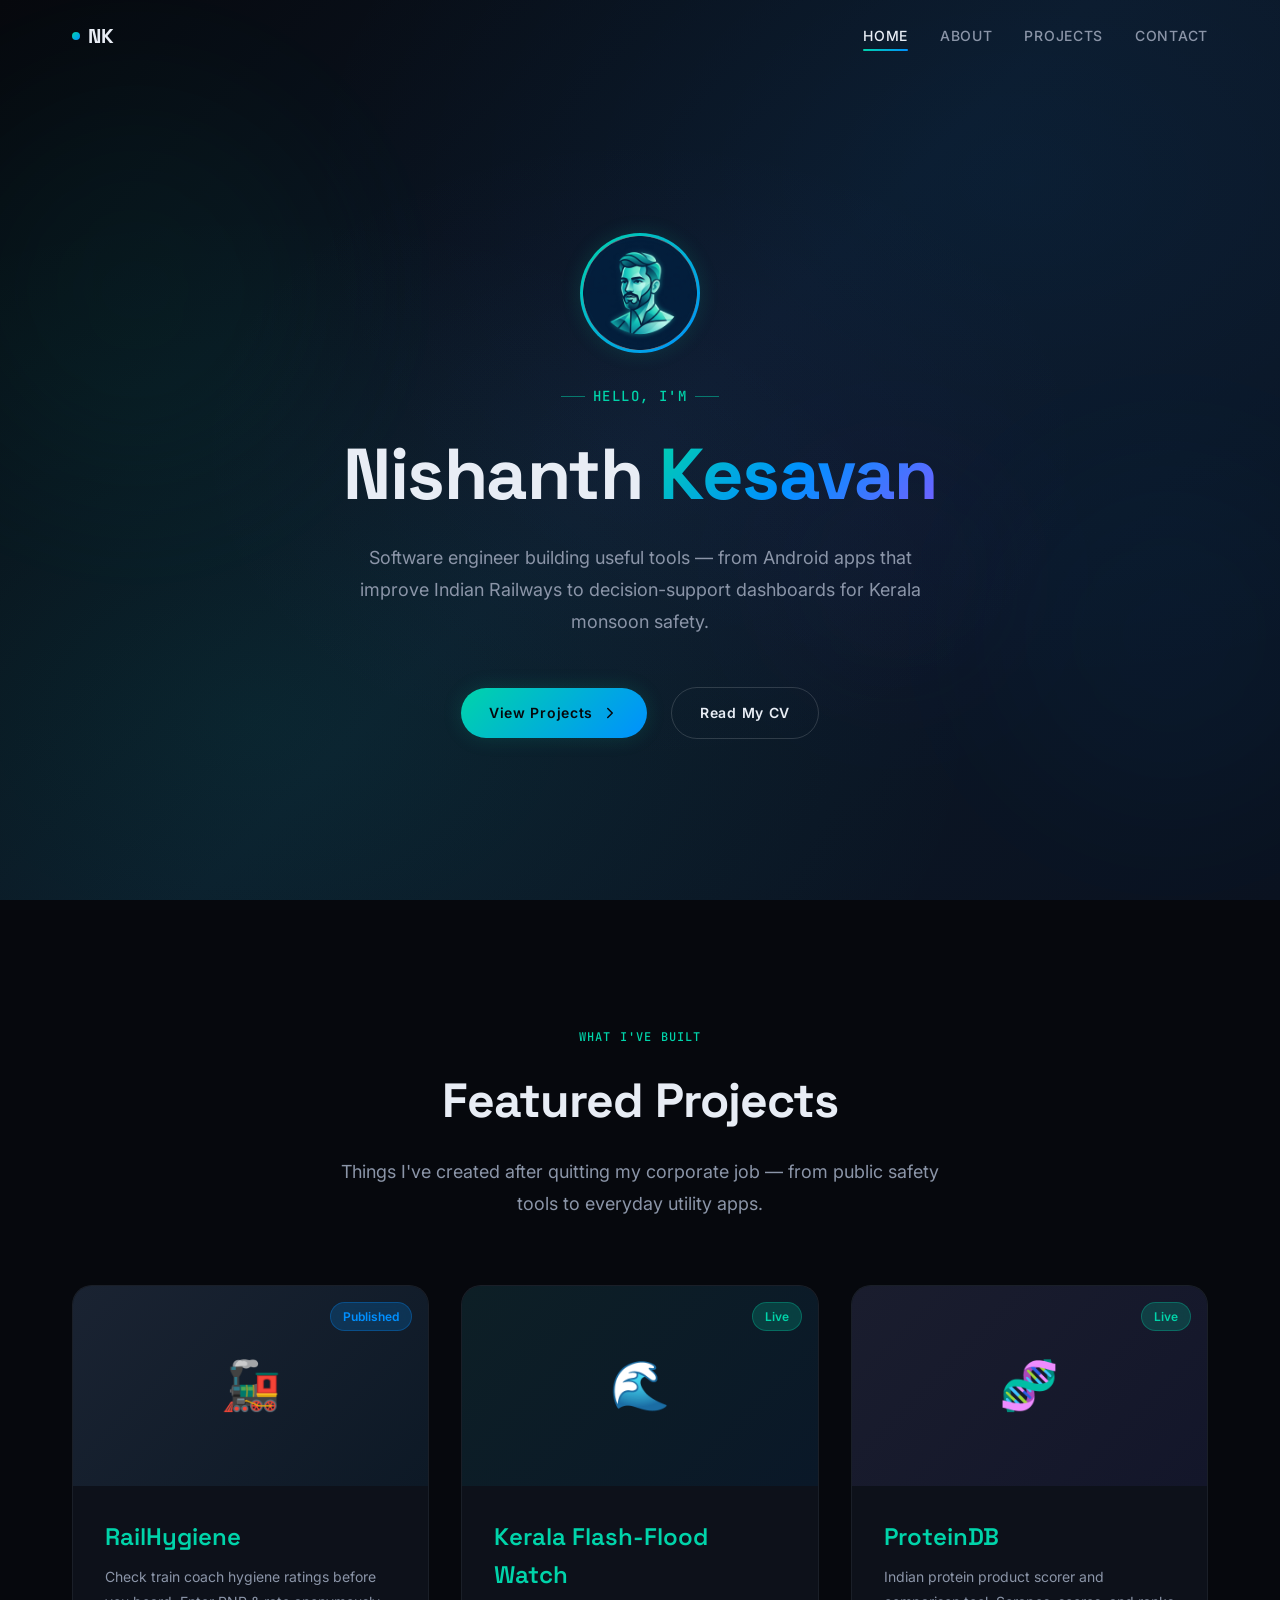
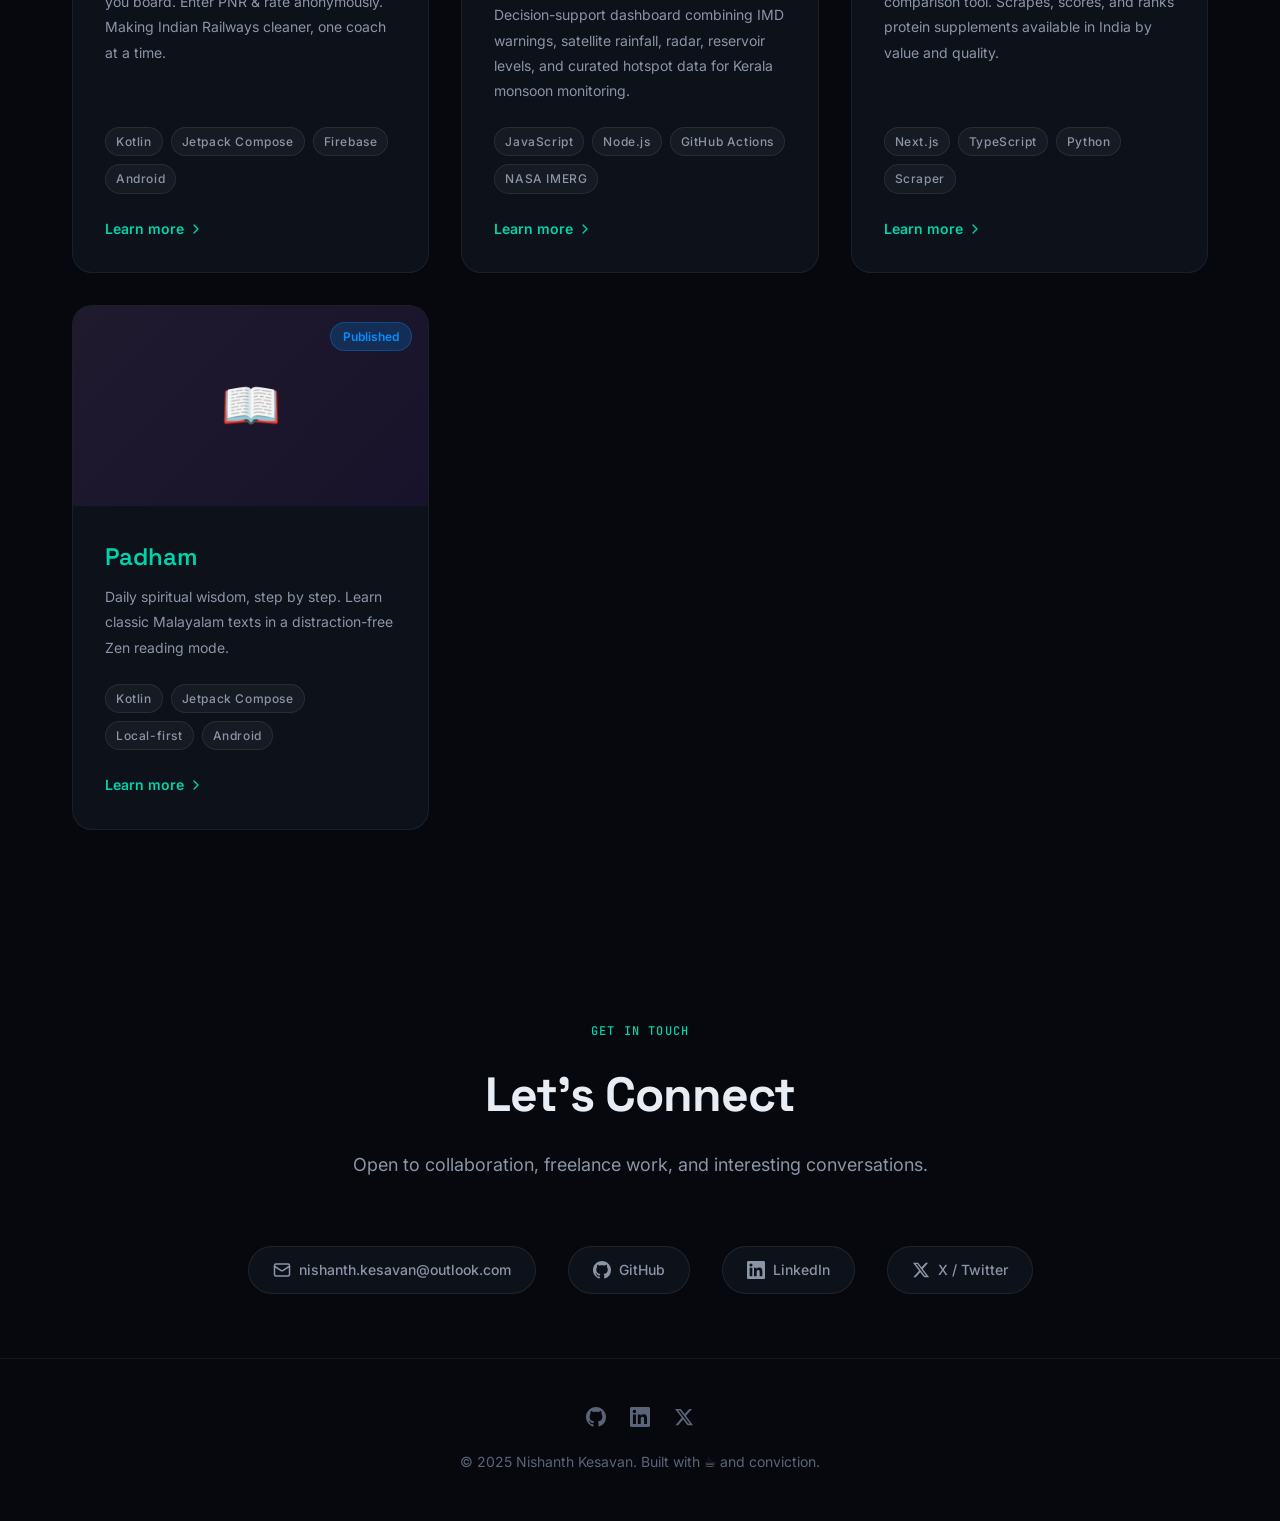
==== index.html @ 2b7df667 "Initial portfolio site: landing, about/CV, 4 project pages, design system" ====
<!DOCTYPE html>
<html lang="en">
<head>
  <meta charset="UTF-8">
  <meta name="viewport" content="width=device-width, initial-scale=1.0">
  <title>Nishanth Kesavan — Software Engineer & Builder</title>
  <meta name="description" content="Portfolio of Nishanth Kesavan — Software Engineer building Android apps and web tools. Creator of RailHygiene, Padham, Kerala Flash-Flood Watch, and ProteinDB.">
  <meta name="author" content="Nishanth Kesavan">
  <meta property="og:title" content="Nishanth Kesavan — Software Engineer & Builder">
  <meta property="og:description" content="Android apps, decision-support dashboards, and data tools. View my projects and CV.">
  <meta property="og:type" content="website">
  <meta property="og:url" content="https://nishanthkesavan.in/">
  <meta property="og:image" content="https://nishanthkesavan.in/assets/images/avatar.png">
  <meta name="twitter:card" content="summary">
  <meta name="twitter:site" content="@kinkate18nic">
  <link rel="canonical" href="https://nishanthkesavan.in/">
  <link rel="icon" href="data:image/svg+xml,<svg xmlns='http://www.w3.org/2000/svg' viewBox='0 0 100 100'><text y='.9em' font-size='90'>⚡</text></svg>">
  <link rel="stylesheet" href="/css/styles.css">
</head>
<body>

  <!-- ═══════════════ NAVBAR ═══════════════ -->
  <nav class="navbar" id="navbar">
    <div class="navbar__inner">
      <a href="/" class="navbar__logo">
        <span class="navbar__logo-dot"></span>
        NK
      </a>
      <div class="navbar__links">
        <a href="/" class="navbar__link active">Home</a>
        <a href="/about/" class="navbar__link">About</a>
        <a href="/projects/" class="navbar__link">Projects</a>
        <a href="#contact" class="navbar__link">Contact</a>
      </div>
      <button class="navbar__hamburger" id="hamburger" aria-label="Toggle navigation menu">
        <span></span>
        <span></span>
        <span></span>
      </button>
    </div>
    <div class="navbar__mobile-menu" id="mobile-menu">
      <a href="/" class="navbar__mobile-link">Home</a>
      <a href="/about/" class="navbar__mobile-link">About</a>
      <a href="/projects/" class="navbar__mobile-link">Projects</a>
      <a href="#contact" class="navbar__mobile-link">Contact</a>
    </div>
  </nav>

  <!-- ═══════════════ HERO ═══════════════ -->
  <section class="hero" id="hero">
    <div class="hero__bg">
      <div class="hero__orb hero__orb--1"></div>
      <div class="hero__orb hero__orb--2"></div>
      <div class="hero__orb hero__orb--3"></div>
    </div>
    <div class="hero__content">
      <img src="/assets/images/avatar.png" alt="Nishanth Kesavan" class="hero__avatar fade-in">
      <p class="hero__greeting fade-in fade-in-delay-1">Hello, I'm</p>
      <h1 class="hero__name fade-in fade-in-delay-2">
        Nishanth <span class="gradient-text">Kesavan</span>
      </h1>
      <p class="hero__tagline fade-in fade-in-delay-3">
        Software engineer building useful tools — from Android apps that improve Indian Railways
        to decision-support dashboards for Kerala monsoon safety.
      </p>
      <div class="hero__cta-group fade-in fade-in-delay-4">
        <a href="/projects/" class="btn btn--primary">
          View Projects
          <svg xmlns="http://www.w3.org/2000/svg" width="18" height="18" viewBox="0 0 24 24" fill="none" stroke="currentColor" stroke-width="2" stroke-linecap="round" stroke-linejoin="round"><path d="m9 18 6-6-6-6"/></svg>
        </a>
        <a href="/about/" class="btn btn--secondary">
          Read My CV
        </a>
      </div>
    </div>
  </section>

  <!-- ═══════════════ FEATURED PROJECTS ═══════════════ -->
  <section class="section" id="featured-projects">
    <div class="container">
      <div class="section-header fade-in">
        <p class="section-header__eyebrow">What I've Built</p>
        <h2 class="section-header__title">Featured Projects</h2>
        <p class="section-header__description">
          Things I've created after quitting my corporate job — from public safety tools to everyday utility apps.
        </p>
      </div>

      <div class="projects-grid">

        <!-- RailHygiene -->
        <a href="/projects/railhygiene/" class="project-card fade-in fade-in-delay-1" id="card-railhygiene">
          <div class="project-card__image-wrap">
            <div class="project-card__image" style="background: linear-gradient(135deg, #1a2332, #0d1926); display:flex; align-items:center; justify-content:center;">
              <span style="font-size:3rem;">🚂</span>
            </div>
            <span class="project-card__badge project-card__badge--published">Published</span>
          </div>
          <div class="project-card__body">
            <h3 class="project-card__title">RailHygiene</h3>
            <p class="project-card__description">
              Check train coach hygiene ratings before you board. Enter PNR & rate anonymously. Making Indian Railways cleaner, one coach at a time.
            </p>
            <div class="project-card__tags">
              <span class="tag">Kotlin</span>
              <span class="tag">Jetpack Compose</span>
              <span class="tag">Firebase</span>
              <span class="tag">Android</span>
            </div>
            <span class="project-card__link">
              Learn more
              <svg xmlns="http://www.w3.org/2000/svg" width="16" height="16" viewBox="0 0 24 24" fill="none" stroke="currentColor" stroke-width="2" stroke-linecap="round" stroke-linejoin="round"><path d="m9 18 6-6-6-6"/></svg>
            </span>
          </div>
        </a>

        <!-- Kerala Flash-Flood Watch -->
        <a href="/projects/flash-flood-keralam/" class="project-card fade-in fade-in-delay-2" id="card-flood">
          <div class="project-card__image-wrap">
            <div class="project-card__image" style="background: linear-gradient(135deg, #0d1f26, #0a1828); display:flex; align-items:center; justify-content:center;">
              <span style="font-size:3rem;">🌊</span>
            </div>
            <span class="project-card__badge project-card__badge--live">Live</span>
          </div>
          <div class="project-card__body">
            <h3 class="project-card__title">Kerala Flash-Flood Watch</h3>
            <p class="project-card__description">
              Decision-support dashboard combining IMD warnings, satellite rainfall, radar, reservoir levels, and curated hotspot data for Kerala monsoon monitoring.
            </p>
            <div class="project-card__tags">
              <span class="tag">JavaScript</span>
              <span class="tag">Node.js</span>
              <span class="tag">GitHub Actions</span>
              <span class="tag">NASA IMERG</span>
            </div>
            <span class="project-card__link">
              Learn more
              <svg xmlns="http://www.w3.org/2000/svg" width="16" height="16" viewBox="0 0 24 24" fill="none" stroke="currentColor" stroke-width="2" stroke-linecap="round" stroke-linejoin="round"><path d="m9 18 6-6-6-6"/></svg>
            </span>
          </div>
        </a>

        <!-- Protein Aggregator -->
        <a href="/projects/protein-aggregator/" class="project-card fade-in fade-in-delay-3" id="card-protein">
          <div class="project-card__image-wrap">
            <div class="project-card__image" style="background: linear-gradient(135deg, #1a1d2e, #13162a); display:flex; align-items:center; justify-content:center;">
              <span style="font-size:3rem;">🧬</span>
            </div>
            <span class="project-card__badge project-card__badge--live">Live</span>
          </div>
          <div class="project-card__body">
            <h3 class="project-card__title">ProteinDB</h3>
            <p class="project-card__description">
              Indian protein product scorer and comparison tool. Scrapes, scores, and ranks protein supplements available in India by value and quality.
            </p>
            <div class="project-card__tags">
              <span class="tag">Next.js</span>
              <span class="tag">TypeScript</span>
              <span class="tag">Python</span>
              <span class="tag">Scraper</span>
            </div>
            <span class="project-card__link">
              Learn more
              <svg xmlns="http://www.w3.org/2000/svg" width="16" height="16" viewBox="0 0 24 24" fill="none" stroke="currentColor" stroke-width="2" stroke-linecap="round" stroke-linejoin="round"><path d="m9 18 6-6-6-6"/></svg>
            </span>
          </div>
        </a>

        <!-- Padham -->
        <a href="/projects/padham/" class="project-card fade-in fade-in-delay-4" id="card-padham">
          <div class="project-card__image-wrap">
            <div class="project-card__image" style="background: linear-gradient(135deg, #1f1a2e, #18132a); display:flex; align-items:center; justify-content:center;">
              <span style="font-size:3rem;">📖</span>
            </div>
            <span class="project-card__badge project-card__badge--published">Published</span>
          </div>
          <div class="project-card__body">
            <h3 class="project-card__title">Padham</h3>
            <p class="project-card__description">
              Daily spiritual wisdom, step by step. Learn classic Malayalam texts in a distraction-free Zen reading mode.
            </p>
            <div class="project-card__tags">
              <span class="tag">Kotlin</span>
              <span class="tag">Jetpack Compose</span>
              <span class="tag">Local-first</span>
              <span class="tag">Android</span>
            </div>
            <span class="project-card__link">
              Learn more
              <svg xmlns="http://www.w3.org/2000/svg" width="16" height="16" viewBox="0 0 24 24" fill="none" stroke="currentColor" stroke-width="2" stroke-linecap="round" stroke-linejoin="round"><path d="m9 18 6-6-6-6"/></svg>
            </span>
          </div>
        </a>

      </div>
    </div>
  </section>

  <!-- ═══════════════ CONTACT ═══════════════ -->
  <section class="section section--compact" id="contact">
    <div class="container">
      <div class="section-header fade-in">
        <p class="section-header__eyebrow">Get in Touch</p>
        <h2 class="section-header__title">Let's Connect</h2>
        <p class="section-header__description">
          Open to collaboration, freelance work, and interesting conversations.
        </p>
      </div>

      <div class="contact-links fade-in">
        <a href="mailto:nishanth.kesavan@outlook.com" class="contact-link" id="contact-email">
          <svg xmlns="http://www.w3.org/2000/svg" width="18" height="18" viewBox="0 0 24 24" fill="none" stroke="currentColor" stroke-width="2" stroke-linecap="round" stroke-linejoin="round"><rect width="20" height="16" x="2" y="4" rx="2"/><path d="m22 7-8.97 5.7a1.94 1.94 0 0 1-2.06 0L2 7"/></svg>
          nishanth.kesavan@outlook.com
        </a>
        <a href="https://github.com/kinkate18nic" target="_blank" rel="noopener" class="contact-link" id="contact-github">
          <svg xmlns="http://www.w3.org/2000/svg" width="18" height="18" viewBox="0 0 24 24" fill="currentColor"><path d="M12 0C5.37 0 0 5.37 0 12c0 5.31 3.435 9.795 8.205 11.385.6.105.825-.255.825-.57 0-.285-.015-1.23-.015-2.235-3.015.555-3.795-.735-4.035-1.41-.135-.345-.72-1.41-1.23-1.695-.42-.225-1.02-.78-.015-.795.945-.015 1.62.87 1.845 1.23 1.08 1.815 2.805 1.305 3.495.99.105-.78.42-1.305.765-1.605-2.67-.3-5.46-1.335-5.46-5.925 0-1.305.465-2.385 1.23-3.225-.12-.3-.54-1.53.12-3.18 0 0 1.005-.315 3.3 1.23.96-.27 1.98-.405 3-.405s2.04.135 3 .405c2.295-1.56 3.3-1.23 3.3-1.23.66 1.65.24 2.88.12 3.18.765.84 1.23 1.905 1.23 3.225 0 4.605-2.805 5.625-5.475 5.925.435.375.81 1.095.81 2.22 0 1.605-.015 2.895-.015 3.3 0 .315.225.69.825.57A12.02 12.02 0 0 0 24 12c0-6.63-5.37-12-12-12z"/></svg>
          GitHub
        </a>
        <a href="https://www.linkedin.com/in/nishanth-kesavan/" target="_blank" rel="noopener" class="contact-link" id="contact-linkedin">
          <svg xmlns="http://www.w3.org/2000/svg" width="18" height="18" viewBox="0 0 24 24" fill="currentColor"><path d="M20.447 20.452h-3.554v-5.569c0-1.328-.027-3.037-1.852-3.037-1.853 0-2.136 1.445-2.136 2.939v5.667H9.351V9h3.414v1.561h.046c.477-.9 1.637-1.85 3.37-1.85 3.601 0 4.267 2.37 4.267 5.455v6.286zM5.337 7.433a2.062 2.062 0 0 1-2.063-2.065 2.064 2.064 0 1 1 2.063 2.065zm1.782 13.019H3.555V9h3.564v11.452zM22.225 0H1.771C.792 0 0 .774 0 1.729v20.542C0 23.227.792 24 1.771 24h20.451C23.2 24 24 23.227 24 22.271V1.729C24 .774 23.2 0 22.222 0h.003z"/></svg>
          LinkedIn
        </a>
        <a href="https://x.com/kinkate18nic" target="_blank" rel="noopener" class="contact-link" id="contact-twitter">
          <svg xmlns="http://www.w3.org/2000/svg" width="18" height="18" viewBox="0 0 24 24" fill="currentColor"><path d="M18.244 2.25h3.308l-7.227 8.26 8.502 11.24H16.17l-5.214-6.817L4.99 21.75H1.68l7.73-8.835L1.254 2.25H8.08l4.713 6.231zm-1.161 17.52h1.833L7.084 4.126H5.117z"/></svg>
          X / Twitter
        </a>
      </div>
    </div>
  </section>

  <!-- ═══════════════ FOOTER ═══════════════ -->
  <footer class="footer">
    <div class="container">
      <div class="footer__social">
        <a href="https://github.com/kinkate18nic" target="_blank" rel="noopener" class="footer__social-link" aria-label="GitHub">
          <svg xmlns="http://www.w3.org/2000/svg" width="20" height="20" viewBox="0 0 24 24" fill="currentColor"><path d="M12 0C5.37 0 0 5.37 0 12c0 5.31 3.435 9.795 8.205 11.385.6.105.825-.255.825-.57 0-.285-.015-1.23-.015-2.235-3.015.555-3.795-.735-4.035-1.41-.135-.345-.72-1.41-1.23-1.695-.42-.225-1.02-.78-.015-.795.945-.015 1.62.87 1.845 1.23 1.08 1.815 2.805 1.305 3.495.99.105-.78.42-1.305.765-1.605-2.67-.3-5.46-1.335-5.46-5.925 0-1.305.465-2.385 1.23-3.225-.12-.3-.54-1.53.12-3.18 0 0 1.005-.315 3.3 1.23.96-.27 1.98-.405 3-.405s2.04.135 3 .405c2.295-1.56 3.3-1.23 3.3-1.23.66 1.65.24 2.88.12 3.18.765.84 1.23 1.905 1.23 3.225 0 4.605-2.805 5.625-5.475 5.925.435.375.81 1.095.81 2.22 0 1.605-.015 2.895-.015 3.3 0 .315.225.69.825.57A12.02 12.02 0 0 0 24 12c0-6.63-5.37-12-12-12z"/></svg>
        </a>
        <a href="https://www.linkedin.com/in/nishanth-kesavan/" target="_blank" rel="noopener" class="footer__social-link" aria-label="LinkedIn">
          <svg xmlns="http://www.w3.org/2000/svg" width="20" height="20" viewBox="0 0 24 24" fill="currentColor"><path d="M20.447 20.452h-3.554v-5.569c0-1.328-.027-3.037-1.852-3.037-1.853 0-2.136 1.445-2.136 2.939v5.667H9.351V9h3.414v1.561h.046c.477-.9 1.637-1.85 3.37-1.85 3.601 0 4.267 2.37 4.267 5.455v6.286zM5.337 7.433a2.062 2.062 0 0 1-2.063-2.065 2.064 2.064 0 1 1 2.063 2.065zm1.782 13.019H3.555V9h3.564v11.452zM22.225 0H1.771C.792 0 0 .774 0 1.729v20.542C0 23.227.792 24 1.771 24h20.451C23.2 24 24 23.227 24 22.271V1.729C24 .774 23.2 0 22.222 0h.003z"/></svg>
        </a>
        <a href="https://x.com/kinkate18nic" target="_blank" rel="noopener" class="footer__social-link" aria-label="X / Twitter">
          <svg xmlns="http://www.w3.org/2000/svg" width="20" height="20" viewBox="0 0 24 24" fill="currentColor"><path d="M18.244 2.25h3.308l-7.227 8.26 8.502 11.24H16.17l-5.214-6.817L4.99 21.75H1.68l7.73-8.835L1.254 2.25H8.08l4.713 6.231zm-1.161 17.52h1.833L7.084 4.126H5.117z"/></svg>
        </a>
      </div>
      <p class="footer__text">© 2025 Nishanth Kesavan. Built with ☕ and conviction.</p>
    </div>
  </footer>

  <script src="/js/main.js"></script>
</body>
</html>
---- css/styles.css ----
/* ============================================================
   STYLES — nishanthkesavan.in
   ============================================================ */

@import url('design-tokens.css');
@import url('https://fonts.googleapis.com/css2?family=Inter:wght@300;400;500;600;700&family=Space+Grotesk:wght@400;500;600;700&family=JetBrains+Mono:wght@400;500&display=swap');

/* ── Reset & Base ────────────────────────────────────────── */
*, *::before, *::after {
  margin: 0;
  padding: 0;
  box-sizing: border-box;
}

html {
  scroll-behavior: smooth;
  -webkit-font-smoothing: antialiased;
  -moz-osx-font-smoothing: grayscale;
}

body {
  font-family: var(--font-body);
  font-size: var(--fs-body);
  font-weight: var(--fw-regular);
  line-height: var(--lh-normal);
  color: var(--color-text-primary);
  background-color: var(--color-bg-primary);
  overflow-x: hidden;
}

a {
  color: var(--color-accent);
  text-decoration: none;
  transition: color var(--duration-fast) var(--ease-out);
}

a:hover {
  color: var(--color-accent-hover);
}

img {
  max-width: 100%;
  height: auto;
  display: block;
}

ul, ol { list-style: none; }

/* ── Utility ─────────────────────────────────────────────── */
.container {
  width: 100%;
  max-width: var(--max-width);
  margin: 0 auto;
  padding: 0 var(--space-xl);
}

.container--narrow {
  max-width: var(--max-width-narrow);
}

.section {
  padding: var(--space-5xl) 0;
  position: relative;
}

.section--compact {
  padding: var(--space-3xl) 0;
}

.gradient-text {
  background: var(--gradient-text);
  -webkit-background-clip: text;
  background-clip: text;
  -webkit-text-fill-color: transparent;
}

.sr-only {
  position: absolute;
  width: 1px;
  height: 1px;
  padding: 0;
  margin: -1px;
  overflow: hidden;
  clip: rect(0, 0, 0, 0);
  white-space: nowrap;
  border-width: 0;
}

/* ── Fade-in animation ───────────────────────────────────── */
.fade-in {
  opacity: 0;
  transform: translateY(24px);
  transition: opacity var(--duration-slow) var(--ease-out),
              transform var(--duration-slow) var(--ease-out);
}

.fade-in.visible {
  opacity: 1;
  transform: translateY(0);
}

.fade-in-delay-1 { transition-delay: 100ms; }
.fade-in-delay-2 { transition-delay: 200ms; }
.fade-in-delay-3 { transition-delay: 300ms; }
.fade-in-delay-4 { transition-delay: 400ms; }

/* ============================================================
   NAVBAR
   ============================================================ */
.navbar {
  position: fixed;
  top: 0;
  left: 0;
  right: 0;
  height: var(--nav-height);
  z-index: var(--z-nav);
  transition: background-color var(--duration-normal) var(--ease-out),
              box-shadow var(--duration-normal) var(--ease-out),
              backdrop-filter var(--duration-normal) var(--ease-out);
}

.navbar.scrolled {
  background-color: rgba(6, 8, 13, 0.85);
  backdrop-filter: blur(var(--blur-glass));
  -webkit-backdrop-filter: blur(var(--blur-glass));
  box-shadow: 0 1px 0 rgba(255, 255, 255, 0.05);
}

.navbar__inner {
  display: flex;
  align-items: center;
  justify-content: space-between;
  height: 100%;
  max-width: var(--max-width);
  margin: 0 auto;
  padding: 0 var(--space-xl);
}

.navbar__logo {
  font-family: var(--font-heading);
  font-size: 1.25rem;
  font-weight: var(--fw-bold);
  color: var(--color-text-primary);
  letter-spacing: var(--ls-tight);
  display: flex;
  align-items: center;
  gap: var(--space-sm);
}

.navbar__logo-dot {
  display: inline-block;
  width: 8px;
  height: 8px;
  background: var(--gradient-accent);
  border-radius: 50%;
  flex-shrink: 0;
}

.navbar__links {
  display: flex;
  align-items: center;
  gap: var(--space-xl);
}

.navbar__link {
  font-size: var(--fs-small);
  font-weight: var(--fw-medium);
  color: var(--color-text-secondary);
  letter-spacing: var(--ls-wide);
  text-transform: uppercase;
  transition: color var(--duration-fast) var(--ease-out);
  position: relative;
}

.navbar__link::after {
  content: '';
  position: absolute;
  bottom: -4px;
  left: 0;
  width: 0;
  height: 2px;
  background: var(--gradient-accent);
  border-radius: 1px;
  transition: width var(--duration-normal) var(--ease-out);
}

.navbar__link:hover,
.navbar__link.active {
  color: var(--color-text-primary);
}

.navbar__link:hover::after,
.navbar__link.active::after {
  width: 100%;
}

/* Hamburger */
.navbar__hamburger {
  display: none;
  flex-direction: column;
  gap: 5px;
  background: none;
  border: none;
  cursor: pointer;
  padding: var(--space-sm);
  z-index: var(--z-overlay);
}

.navbar__hamburger span {
  display: block;
  width: 24px;
  height: 2px;
  background: var(--color-text-primary);
  border-radius: 2px;
  transition: transform var(--duration-normal) var(--ease-out),
              opacity var(--duration-fast);
}

.navbar__hamburger.open span:nth-child(1) {
  transform: translateY(7px) rotate(45deg);
}

.navbar__hamburger.open span:nth-child(2) {
  opacity: 0;
}

.navbar__hamburger.open span:nth-child(3) {
  transform: translateY(-7px) rotate(-45deg);
}

/* Mobile menu */
.navbar__mobile-menu {
  display: none;
  position: fixed;
  top: 0;
  left: 0;
  right: 0;
  bottom: 0;
  background: rgba(6, 8, 13, 0.97);
  backdrop-filter: blur(var(--blur-glass-heavy));
  z-index: var(--z-overlay);
  flex-direction: column;
  align-items: center;
  justify-content: center;
  gap: var(--space-2xl);
}

.navbar__mobile-menu.open {
  display: flex;
}

.navbar__mobile-link {
  font-family: var(--font-heading);
  font-size: var(--fs-h2);
  font-weight: var(--fw-semibold);
  color: var(--color-text-secondary);
  transition: color var(--duration-fast) var(--ease-out);
}

.navbar__mobile-link:hover {
  color: var(--color-accent);
}

/* ============================================================
   HERO
   ============================================================ */
.hero {
  min-height: 100vh;
  display: flex;
  align-items: center;
  justify-content: center;
  position: relative;
  overflow: hidden;
  padding-top: var(--nav-height);
}

.hero__bg {
  position: absolute;
  inset: 0;
  background: var(--gradient-hero);
  z-index: -2;
}

.hero__bg::after {
  content: '';
  position: absolute;
  inset: 0;
  background: var(--gradient-mesh);
  z-index: -1;
}

.hero__orb {
  position: absolute;
  border-radius: 50%;
  filter: blur(80px);
  opacity: 0.4;
  animation: orbFloat 12s ease-in-out infinite alternate;
}

.hero__orb--1 {
  width: 400px;
  height: 400px;
  background: rgba(0, 212, 170, 0.12);
  top: 10%;
  left: -5%;
  animation-delay: 0s;
}

.hero__orb--2 {
  width: 350px;
  height: 350px;
  background: rgba(0, 144, 255, 0.1);
  bottom: 10%;
  right: -5%;
  animation-delay: -4s;
}

.hero__orb--3 {
  width: 250px;
  height: 250px;
  background: rgba(124, 92, 255, 0.08);
  top: 50%;
  left: 60%;
  animation-delay: -8s;
}

@keyframes orbFloat {
  0% { transform: translate(0, 0) scale(1); }
  100% { transform: translate(30px, -30px) scale(1.1); }
}

.hero__content {
  text-align: center;
  max-width: 800px;
  padding: var(--space-xl);
}

.hero__greeting {
  font-family: var(--font-mono);
  font-size: var(--fs-small);
  font-weight: var(--fw-medium);
  color: var(--color-accent);
  letter-spacing: var(--ls-wider);
  text-transform: uppercase;
  margin-bottom: var(--space-lg);
  display: flex;
  align-items: center;
  justify-content: center;
  gap: var(--space-sm);
}

.hero__greeting::before,
.hero__greeting::after {
  content: '';
  width: 24px;
  height: 1px;
  background: var(--color-accent);
  opacity: 0.5;
}

.hero__avatar {
  width: 120px;
  height: 120px;
  border-radius: 50%;
  object-fit: cover;
  margin: 0 auto var(--space-xl);
  border: 3px solid transparent;
  background-origin: border-box;
  background-clip: padding-box, border-box;
  background-image: linear-gradient(var(--color-bg-primary), var(--color-bg-primary)),
                    var(--gradient-accent);
  box-shadow: var(--shadow-glow);
}

.hero__name {
  font-family: var(--font-heading);
  font-size: var(--fs-hero);
  font-weight: var(--fw-bold);
  line-height: var(--lh-tight);
  letter-spacing: var(--ls-tight);
  margin-bottom: var(--space-lg);
}

.hero__tagline {
  font-size: var(--fs-body-lg);
  color: var(--color-text-secondary);
  line-height: var(--lh-relaxed);
  max-width: 600px;
  margin: 0 auto var(--space-2xl);
}

.hero__cta-group {
  display: flex;
  align-items: center;
  justify-content: center;
  gap: var(--space-lg);
  flex-wrap: wrap;
}

/* ── Buttons ─────────────────────────────────────────────── */
.btn {
  display: inline-flex;
  align-items: center;
  gap: var(--space-sm);
  padding: 14px 28px;
  font-family: var(--font-body);
  font-size: var(--fs-small);
  font-weight: var(--fw-semibold);
  letter-spacing: var(--ls-wide);
  border-radius: var(--border-radius-full);
  border: none;
  cursor: pointer;
  transition: all var(--duration-normal) var(--ease-out);
  text-decoration: none;
}

.btn--primary {
  background: var(--gradient-accent);
  color: var(--color-text-inverse);
  box-shadow: var(--shadow-glow);
}

.btn--primary:hover {
  transform: translateY(-2px);
  box-shadow: 0 0 30px rgba(0, 212, 170, 0.3);
  color: var(--color-text-inverse);
}

.btn--secondary {
  background: transparent;
  color: var(--color-text-primary);
  border: 1px solid rgba(255, 255, 255, 0.15);
}

.btn--secondary:hover {
  background: rgba(255, 255, 255, 0.05);
  border-color: rgba(255, 255, 255, 0.3);
  transform: translateY(-2px);
  color: var(--color-text-primary);
}

.btn--small {
  padding: 10px 20px;
  font-size: var(--fs-caption);
}

.btn svg, .btn img {
  width: 18px;
  height: 18px;
}

/* ============================================================
   PROJECT CARDS
   ============================================================ */
.projects-grid {
  display: grid;
  grid-template-columns: repeat(auto-fill, minmax(320px, 1fr));
  gap: var(--space-xl);
}

.project-card {
  position: relative;
  background: var(--color-bg-card);
  border: 1px solid rgba(255, 255, 255, 0.06);
  border-radius: var(--border-radius-lg);
  overflow: hidden;
  transition: transform var(--duration-normal) var(--ease-out),
              box-shadow var(--duration-normal) var(--ease-out),
              border-color var(--duration-normal) var(--ease-out);
  display: flex;
  flex-direction: column;
}

.project-card:hover {
  transform: translateY(-4px);
  box-shadow: var(--shadow-lg), var(--shadow-glow);
  border-color: rgba(0, 212, 170, 0.15);
}

.project-card__image-wrap {
  position: relative;
  padding-top: 56.25%;
  overflow: hidden;
  background: var(--color-bg-tertiary);
}

.project-card__image {
  position: absolute;
  inset: 0;
  width: 100%;
  height: 100%;
  object-fit: cover;
  transition: transform var(--duration-slow) var(--ease-out);
}

.project-card:hover .project-card__image {
  transform: scale(1.05);
}

.project-card__badge {
  position: absolute;
  top: var(--space-md);
  right: var(--space-md);
  padding: 4px 12px;
  font-size: var(--fs-caption);
  font-weight: var(--fw-semibold);
  border-radius: var(--border-radius-full);
  backdrop-filter: blur(8px);
  z-index: var(--z-card);
}

.project-card__badge--live {
  background: rgba(0, 212, 170, 0.2);
  color: var(--color-accent);
  border: 1px solid rgba(0, 212, 170, 0.3);
}

.project-card__badge--published {
  background: rgba(0, 144, 255, 0.2);
  color: var(--color-accent-blue);
  border: 1px solid rgba(0, 144, 255, 0.3);
}

.project-card__body {
  padding: var(--space-xl);
  flex: 1;
  display: flex;
  flex-direction: column;
}

.project-card__title {
  font-family: var(--font-heading);
  font-size: var(--fs-h3);
  font-weight: var(--fw-semibold);
  margin-bottom: var(--space-sm);
}

.project-card__description {
  color: var(--color-text-secondary);
  font-size: var(--fs-small);
  line-height: var(--lh-relaxed);
  margin-bottom: var(--space-lg);
  flex: 1;
}

.project-card__tags {
  display: flex;
  flex-wrap: wrap;
  gap: var(--space-sm);
  margin-bottom: var(--space-lg);
}

.tag {
  display: inline-block;
  padding: 4px 10px;
  font-size: var(--fs-caption);
  font-weight: var(--fw-medium);
  color: var(--color-text-secondary);
  background: rgba(255, 255, 255, 0.04);
  border: 1px solid rgba(255, 255, 255, 0.08);
  border-radius: var(--border-radius-full);
  letter-spacing: var(--ls-wide);
}

.project-card__link {
  font-size: var(--fs-small);
  font-weight: var(--fw-semibold);
  color: var(--color-accent);
  display: inline-flex;
  align-items: center;
  gap: var(--space-xs);
}

.project-card__link svg {
  width: 16px;
  height: 16px;
  transition: transform var(--duration-fast) var(--ease-out);
}

.project-card__link:hover svg {
  transform: translateX(4px);
}

/* ============================================================
   SECTION HEADERS
   ============================================================ */
.section-header {
  text-align: center;
  margin-bottom: var(--space-3xl);
}

.section-header__eyebrow {
  font-family: var(--font-mono);
  font-size: var(--fs-caption);
  font-weight: var(--fw-medium);
  color: var(--color-accent);
  letter-spacing: var(--ls-wider);
  text-transform: uppercase;
  margin-bottom: var(--space-md);
}

.section-header__title {
  font-family: var(--font-heading);
  font-size: var(--fs-h1);
  font-weight: var(--fw-bold);
  letter-spacing: var(--ls-tight);
  margin-bottom: var(--space-md);
}

.section-header__description {
  color: var(--color-text-secondary);
  font-size: var(--fs-body-lg);
  max-width: 600px;
  margin: 0 auto;
  line-height: var(--lh-relaxed);
}

/* ============================================================
   CV / TIMELINE
   ============================================================ */
.timeline {
  position: relative;
  max-width: var(--max-width-narrow);
  margin: 0 auto;
  padding-left: var(--space-3xl);
}

.timeline::before {
  content: '';
  position: absolute;
  left: 0;
  top: 0;
  bottom: 0;
  width: 2px;
  background: linear-gradient(to bottom, var(--color-accent), rgba(0, 144, 255, 0.3), transparent);
}

.timeline__item {
  position: relative;
  padding-bottom: var(--space-3xl);
}

.timeline__item:last-child {
  padding-bottom: 0;
}

.timeline__dot {
  position: absolute;
  left: calc(-1 * var(--space-3xl) - 5px);
  top: 4px;
  width: 12px;
  height: 12px;
  border-radius: 50%;
  background: var(--color-bg-primary);
  border: 2px solid var(--color-accent);
  box-shadow: 0 0 8px rgba(0, 212, 170, 0.3);
}

.timeline__period {
  font-family: var(--font-mono);
  font-size: var(--fs-caption);
  color: var(--color-accent);
  letter-spacing: var(--ls-wider);
  margin-bottom: var(--space-xs);
}

.timeline__role {
  font-family: var(--font-heading);
  font-size: var(--fs-h3);
  font-weight: var(--fw-semibold);
  margin-bottom: var(--space-xs);
}

.timeline__company {
  color: var(--color-text-secondary);
  font-weight: var(--fw-medium);
  margin-bottom: var(--space-md);
}

.timeline__description {
  color: var(--color-text-secondary);
  font-size: var(--fs-small);
  line-height: var(--lh-relaxed);
}

.timeline__description ul {
  list-style: disc;
  padding-left: var(--space-lg);
}

.timeline__description li {
  margin-bottom: var(--space-sm);
}

/* ============================================================
   SKILLS GRID
   ============================================================ */
.skills-grid {
  display: grid;
  grid-template-columns: repeat(auto-fill, minmax(280px, 1fr));
  gap: var(--space-lg);
}

.skill-card {
  background: var(--color-bg-card);
  border: 1px solid rgba(255, 255, 255, 0.06);
  border-radius: var(--border-radius-md);
  padding: var(--space-xl);
  transition: border-color var(--duration-normal) var(--ease-out),
              box-shadow var(--duration-normal) var(--ease-out);
}

.skill-card:hover {
  border-color: rgba(0, 212, 170, 0.15);
  box-shadow: var(--shadow-sm);
}

.skill-card__title {
  font-family: var(--font-heading);
  font-size: var(--fs-h4);
  font-weight: var(--fw-semibold);
  margin-bottom: var(--space-md);
  color: var(--color-text-primary);
}

.skill-card__list {
  display: flex;
  flex-wrap: wrap;
  gap: var(--space-sm);
}

/* ============================================================
   PROJECT DETAIL PAGE
   ============================================================ */
.project-hero {
  padding: calc(var(--nav-height) + var(--space-4xl)) 0 var(--space-3xl);
  background: var(--gradient-hero);
  position: relative;
  overflow: hidden;
}

.project-hero::after {
  content: '';
  position: absolute;
  inset: 0;
  background: var(--gradient-mesh);
  pointer-events: none;
}

.project-hero__content {
  position: relative;
  z-index: var(--z-base);
}

.project-hero__back {
  display: inline-flex;
  align-items: center;
  gap: var(--space-sm);
  font-size: var(--fs-small);
  color: var(--color-text-secondary);
  margin-bottom: var(--space-xl);
  transition: color var(--duration-fast) var(--ease-out);
}

.project-hero__back:hover {
  color: var(--color-accent);
}

.project-hero__title {
  font-family: var(--font-heading);
  font-size: var(--fs-h1);
  font-weight: var(--fw-bold);
  letter-spacing: var(--ls-tight);
  margin-bottom: var(--space-md);
}

.project-hero__subtitle {
  font-size: var(--fs-body-lg);
  color: var(--color-text-secondary);
  line-height: var(--lh-relaxed);
  max-width: 700px;
  margin-bottom: var(--space-xl);
}

.project-hero__meta {
  display: flex;
  flex-wrap: wrap;
  gap: var(--space-xl);
  align-items: center;
}

.project-hero__meta-item {
  display: flex;
  align-items: center;
  gap: var(--space-sm);
  font-size: var(--fs-small);
  color: var(--color-text-secondary);
}

.project-hero__meta-label {
  color: var(--color-text-muted);
  text-transform: uppercase;
  letter-spacing: var(--ls-wider);
  font-size: var(--fs-caption);
}

/* ── Project content ─────────────────────────────────────── */
.project-content {
  max-width: var(--max-width-narrow);
  margin: 0 auto;
}

.project-content h2 {
  font-family: var(--font-heading);
  font-size: var(--fs-h2);
  font-weight: var(--fw-semibold);
  margin-bottom: var(--space-lg);
  letter-spacing: var(--ls-tight);
}

.project-content h3 {
  font-family: var(--font-heading);
  font-size: var(--fs-h3);
  font-weight: var(--fw-semibold);
  margin-bottom: var(--space-md);
}

.project-content p {
  color: var(--color-text-secondary);
  line-height: var(--lh-relaxed);
  margin-bottom: var(--space-lg);
}

.project-content ul {
  list-style: none;
  padding: 0;
  margin-bottom: var(--space-lg);
}

.project-content li {
  color: var(--color-text-secondary);
  line-height: var(--lh-relaxed);
  padding-left: var(--space-lg);
  position: relative;
  margin-bottom: var(--space-sm);
}

.project-content li::before {
  content: '▸';
  position: absolute;
  left: 0;
  color: var(--color-accent);
}

/* ── Screenshot gallery ──────────────────────────────────── */
.project-screenshot {
  margin: var(--space-2xl) 0;
  border-radius: var(--border-radius-lg);
  overflow: hidden;
  border: 1px solid rgba(255, 255, 255, 0.06);
  background: var(--color-bg-tertiary);
}

.project-screenshot img {
  width: 100%;
  display: block;
}

/* ============================================================
   ABOUT / CV PAGE
   ============================================================ */
.about-intro {
  display: grid;
  grid-template-columns: 200px 1fr;
  gap: var(--space-3xl);
  align-items: start;
  max-width: var(--max-width-narrow);
  margin: 0 auto var(--space-4xl);
}

.about-intro__avatar {
  width: 200px;
  height: 200px;
  border-radius: var(--border-radius-xl);
  object-fit: cover;
  border: 3px solid transparent;
  background-origin: border-box;
  background-clip: padding-box, border-box;
  background-image: linear-gradient(var(--color-bg-primary), var(--color-bg-primary)),
                    var(--gradient-accent);
}

.about-intro__text {
  font-size: var(--fs-body-lg);
  color: var(--color-text-secondary);
  line-height: var(--lh-relaxed);
}

.about-intro__name {
  font-family: var(--font-heading);
  font-size: var(--fs-h2);
  font-weight: var(--fw-bold);
  color: var(--color-text-primary);
  margin-bottom: var(--space-sm);
}

.about-intro__role {
  color: var(--color-accent);
  font-weight: var(--fw-medium);
  margin-bottom: var(--space-lg);
}

/* ============================================================
   EDUCATION
   ============================================================ */
.education-grid {
  display: grid;
  grid-template-columns: repeat(auto-fill, minmax(320px, 1fr));
  gap: var(--space-lg);
  max-width: var(--max-width-narrow);
  margin: 0 auto;
}

.education-card {
  background: var(--color-bg-card);
  border: 1px solid rgba(255, 255, 255, 0.06);
  border-radius: var(--border-radius-md);
  padding: var(--space-xl);
}

.education-card__degree {
  font-family: var(--font-heading);
  font-size: var(--fs-h4);
  font-weight: var(--fw-semibold);
  margin-bottom: var(--space-xs);
}

.education-card__school {
  color: var(--color-text-secondary);
  font-size: var(--fs-small);
  margin-bottom: var(--space-xs);
}

.education-card__year {
  font-family: var(--font-mono);
  font-size: var(--fs-caption);
  color: var(--color-accent);
}

/* ============================================================
   CERTIFICATIONS
   ============================================================ */
.cert-item {
  display: flex;
  align-items: center;
  gap: var(--space-md);
  padding: var(--space-lg);
  background: var(--color-bg-card);
  border: 1px solid rgba(255, 255, 255, 0.06);
  border-radius: var(--border-radius-md);
  max-width: var(--max-width-narrow);
  margin: 0 auto;
}

.cert-item__icon {
  width: 48px;
  height: 48px;
  border-radius: var(--border-radius-sm);
  background: var(--color-accent-dim);
  display: flex;
  align-items: center;
  justify-content: center;
  flex-shrink: 0;
}

.cert-item__name {
  font-weight: var(--fw-semibold);
}

/* ============================================================
   CONTACT
   ============================================================ */
.contact-links {
  display: flex;
  align-items: center;
  justify-content: center;
  gap: var(--space-xl);
  flex-wrap: wrap;
}

.contact-link {
  display: inline-flex;
  align-items: center;
  gap: var(--space-sm);
  padding: 12px 24px;
  background: var(--color-bg-card);
  border: 1px solid rgba(255, 255, 255, 0.08);
  border-radius: var(--border-radius-full);
  color: var(--color-text-secondary);
  font-size: var(--fs-small);
  font-weight: var(--fw-medium);
  transition: all var(--duration-normal) var(--ease-out);
}

.contact-link:hover {
  color: var(--color-text-primary);
  border-color: rgba(0, 212, 170, 0.3);
  background: var(--color-bg-card-hover);
  transform: translateY(-2px);
  box-shadow: var(--shadow-sm);
}

.contact-link svg {
  width: 18px;
  height: 18px;
}

/* ============================================================
   FOOTER
   ============================================================ */
.footer {
  padding: var(--space-2xl) 0;
  border-top: 1px solid rgba(255, 255, 255, 0.05);
  text-align: center;
}

.footer__text {
  color: var(--color-text-muted);
  font-size: var(--fs-small);
}

.footer__social {
  display: flex;
  align-items: center;
  justify-content: center;
  gap: var(--space-lg);
  margin-bottom: var(--space-md);
}

.footer__social-link {
  color: var(--color-text-muted);
  transition: color var(--duration-fast) var(--ease-out);
}

.footer__social-link:hover {
  color: var(--color-accent);
}

.footer__social-link svg {
  width: 20px;
  height: 20px;
}

/* ============================================================
   404 PAGE
   ============================================================ */
.error-page {
  min-height: 100vh;
  display: flex;
  align-items: center;
  justify-content: center;
  text-align: center;
  padding: var(--space-xl);
}

.error-page__code {
  font-family: var(--font-heading);
  font-size: clamp(6rem, 20vw, 12rem);
  font-weight: var(--fw-bold);
  background: var(--gradient-text);
  -webkit-background-clip: text;
  background-clip: text;
  -webkit-text-fill-color: transparent;
  line-height: 1;
  margin-bottom: var(--space-md);
}

.error-page__message {
  font-size: var(--fs-body-lg);
  color: var(--color-text-secondary);
  margin-bottom: var(--space-2xl);
}

/* ============================================================
   PLAY STORE BADGE
   ============================================================ */
.play-store-badge {
  height: 50px;
  transition: transform var(--duration-normal) var(--ease-out);
}

.play-store-badge:hover {
  transform: scale(1.05);
}

/* ============================================================
   RESPONSIVE
   ============================================================ */
@media (max-width: 768px) {
  .container {
    padding: 0 var(--space-lg);
  }

  .navbar__links {
    display: none;
  }

  .navbar__hamburger {
    display: flex;
  }

  .projects-grid {
    grid-template-columns: 1fr;
  }

  .about-intro {
    grid-template-columns: 1fr;
    text-align: center;
  }

  .about-intro__avatar {
    margin: 0 auto;
    width: 150px;
    height: 150px;
  }

  .hero__cta-group {
    flex-direction: column;
  }

  .hero__avatar {
    width: 100px;
    height: 100px;
  }

  .project-hero__meta {
    flex-direction: column;
    align-items: flex-start;
  }

  .skills-grid {
    grid-template-columns: 1fr;
  }

  .education-grid {
    grid-template-columns: 1fr;
  }

  .contact-links {
    flex-direction: column;
  }

  .section {
    padding: var(--space-3xl) 0;
  }
}

@media (max-width: 480px) {
  .hero__name {
    font-size: clamp(2rem, 8vw, 3rem);
  }

  .section-header__title {
    font-size: var(--fs-h2);
  }

  .project-hero__title {
    font-size: var(--fs-h2);
  }
}
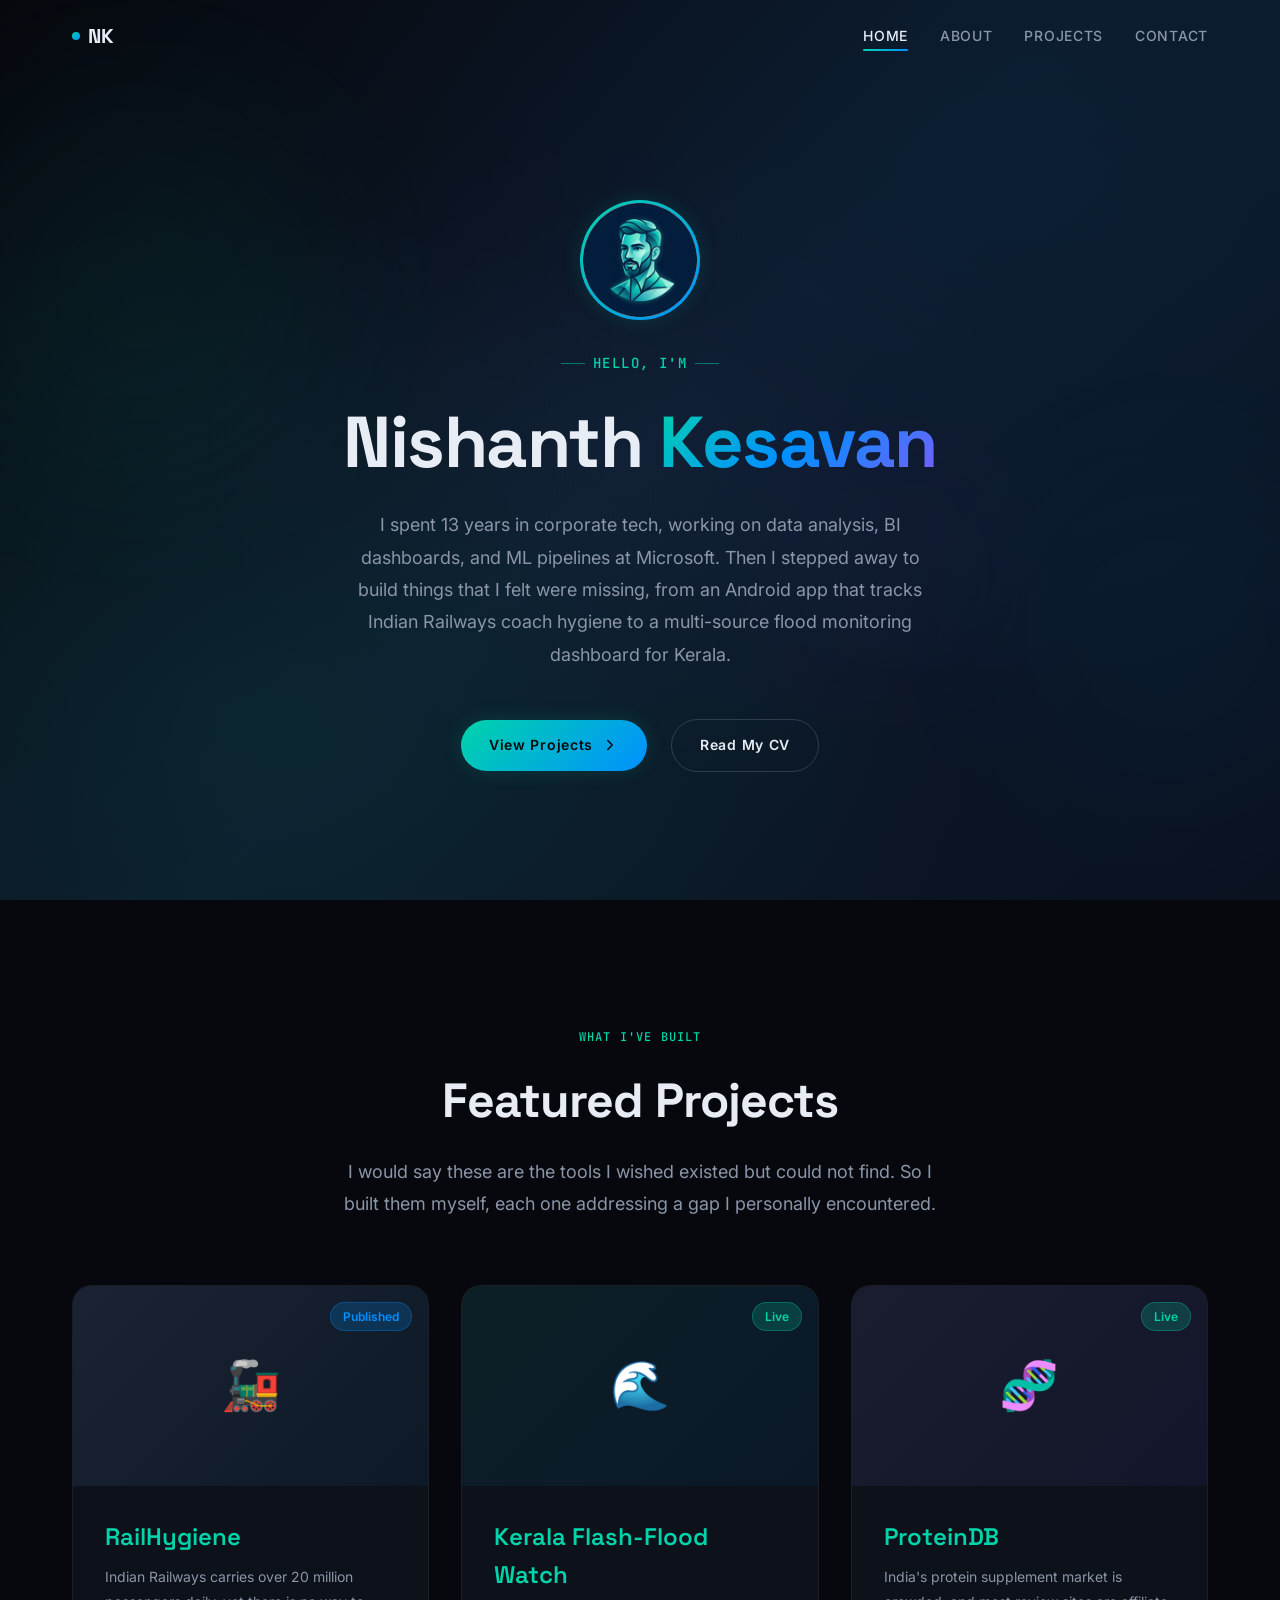
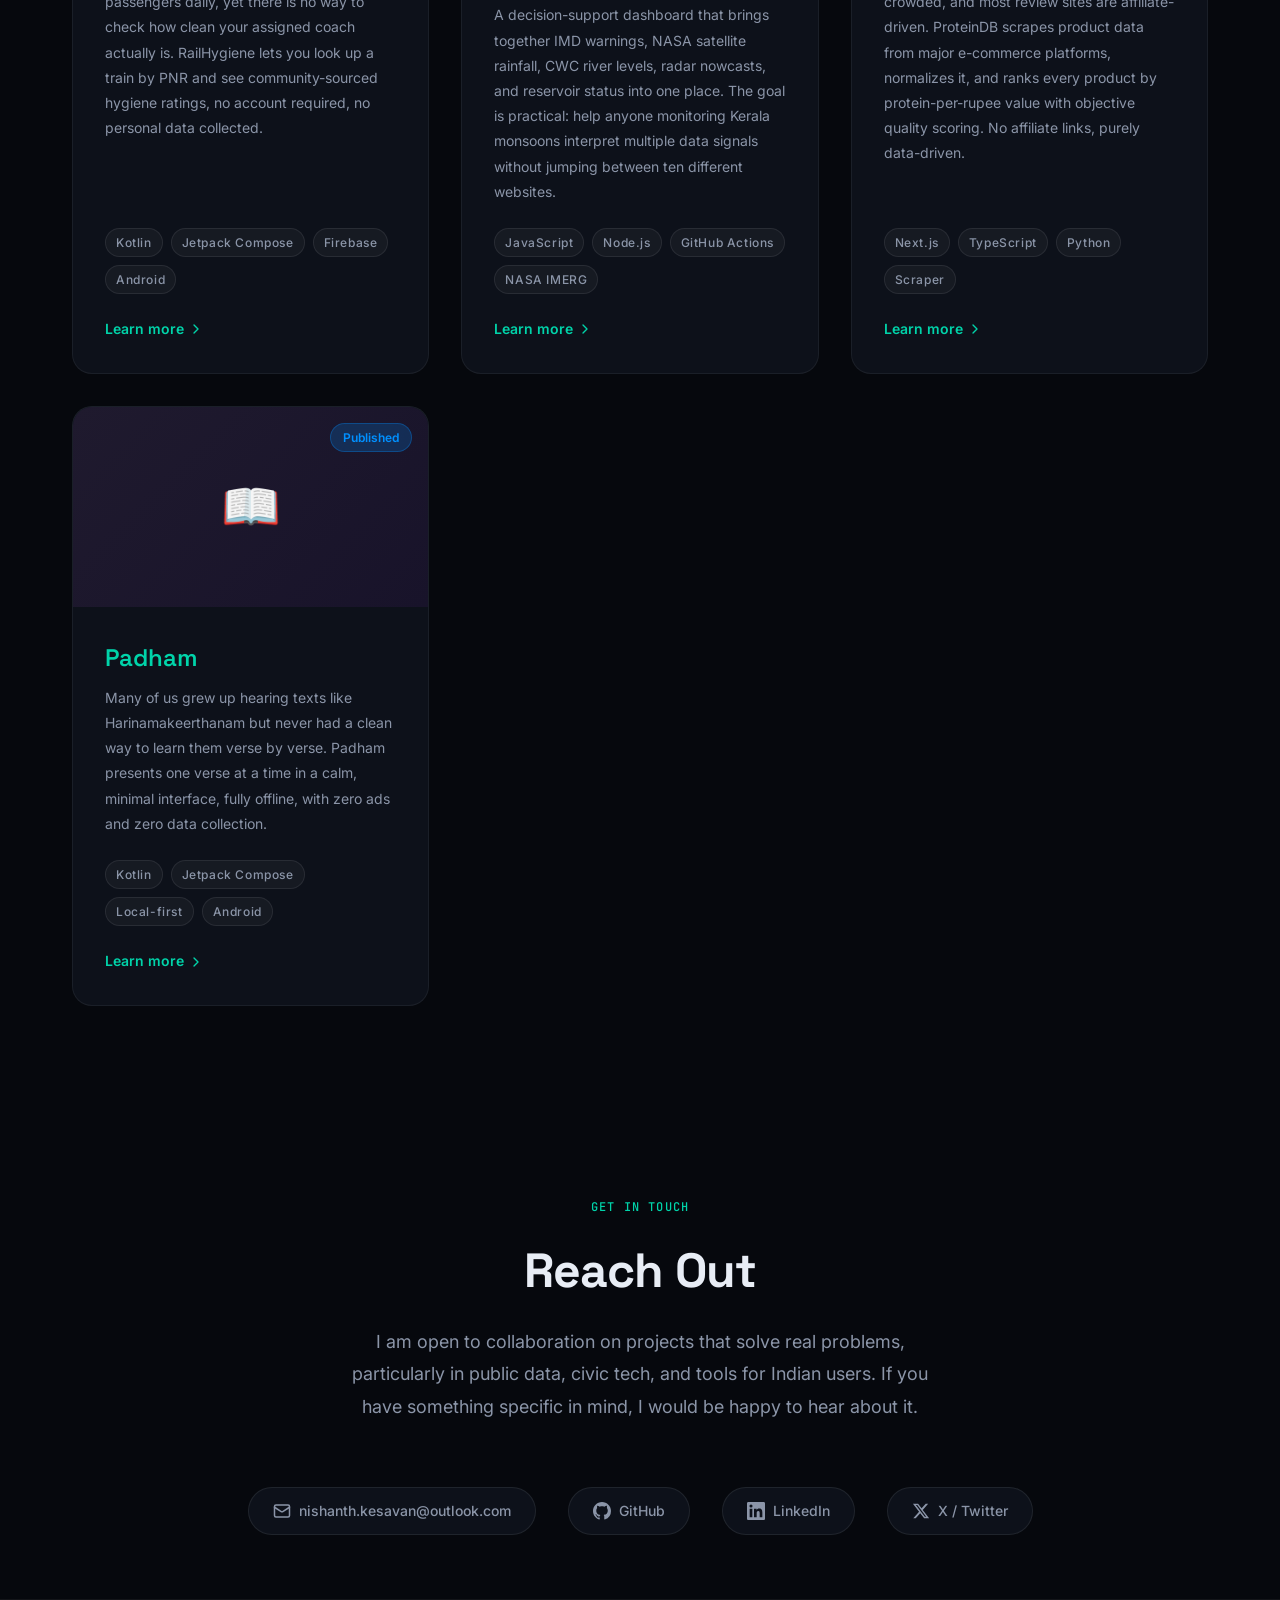
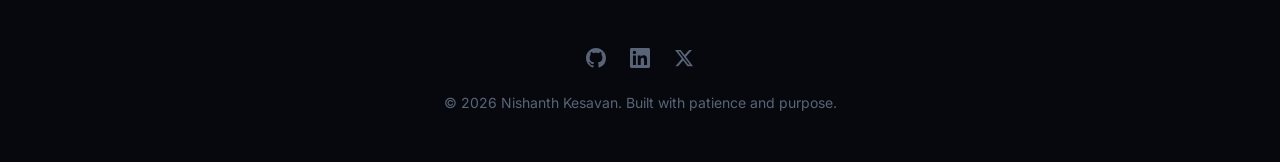
==== commit ded47060: "rewrite: apply voice-dna across all pages, replace Software Engineer with Builder" ====
--- a/index.html
+++ b/index.html
@@ -3,11 +3,11 @@
 <head>
   <meta charset="UTF-8">
   <meta name="viewport" content="width=device-width, initial-scale=1.0">
-  <title>Nishanth Kesavan — Software Engineer & Builder</title>
-  <meta name="description" content="Portfolio of Nishanth Kesavan — Software Engineer building Android apps and web tools. Creator of RailHygiene, Padham, Kerala Flash-Flood Watch, and ProteinDB.">
+  <title>Nishanth Kesavan — Builder & Problem-Solver</title>
+  <meta name="description" content="Nishanth Kesavan builds practical tools for real problems in India. Creator of RailHygiene, Padham, Kerala Flash-Flood Watch, and ProteinDB.">
   <meta name="author" content="Nishanth Kesavan">
-  <meta property="og:title" content="Nishanth Kesavan — Software Engineer & Builder">
-  <meta property="og:description" content="Android apps, decision-support dashboards, and data tools. View my projects and CV.">
+  <meta property="og:title" content="Nishanth Kesavan — Builder & Problem-Solver">
+  <meta property="og:description" content="Android apps, decision-support dashboards, and data tools for Indian public problems.">
   <meta property="og:type" content="website">
   <meta property="og:url" content="https://nishanthkesavan.in/">
   <meta property="og:image" content="https://nishanthkesavan.in/assets/images/avatar.png">
@@ -60,8 +60,7 @@
         Nishanth <span class="gradient-text">Kesavan</span>
       </h1>
       <p class="hero__tagline fade-in fade-in-delay-3">
-        Software engineer building useful tools — from Android apps that improve Indian Railways
-        to decision-support dashboards for Kerala monsoon safety.
+        I spent 13 years in corporate tech, working on data analysis, BI dashboards, and ML pipelines at Microsoft. Then I stepped away to build things that I felt were missing, from an Android app that tracks Indian Railways coach hygiene to a multi-source flood monitoring dashboard for Kerala.
       </p>
       <div class="hero__cta-group fade-in fade-in-delay-4">
         <a href="/projects/" class="btn btn--primary">
@@ -82,7 +81,7 @@
         <p class="section-header__eyebrow">What I've Built</p>
         <h2 class="section-header__title">Featured Projects</h2>
         <p class="section-header__description">
-          Things I've created after quitting my corporate job — from public safety tools to everyday utility apps.
+          I would say these are the tools I wished existed but could not find. So I built them myself, each one addressing a gap I personally encountered.
         </p>
       </div>
 
@@ -99,7 +98,7 @@
           <div class="project-card__body">
             <h3 class="project-card__title">RailHygiene</h3>
             <p class="project-card__description">
-              Check train coach hygiene ratings before you board. Enter PNR & rate anonymously. Making Indian Railways cleaner, one coach at a time.
+              Indian Railways carries over 20 million passengers daily, yet there is no way to check how clean your assigned coach actually is. RailHygiene lets you look up a train by PNR and see community-sourced hygiene ratings, no account required, no personal data collected.
             </p>
             <div class="project-card__tags">
               <span class="tag">Kotlin</span>
@@ -125,7 +124,7 @@
           <div class="project-card__body">
             <h3 class="project-card__title">Kerala Flash-Flood Watch</h3>
             <p class="project-card__description">
-              Decision-support dashboard combining IMD warnings, satellite rainfall, radar, reservoir levels, and curated hotspot data for Kerala monsoon monitoring.
+              A decision-support dashboard that brings together IMD warnings, NASA satellite rainfall, CWC river levels, radar nowcasts, and reservoir status into one place. The goal is practical: help anyone monitoring Kerala monsoons interpret multiple data signals without jumping between ten different websites.
             </p>
             <div class="project-card__tags">
               <span class="tag">JavaScript</span>
@@ -151,7 +150,7 @@
           <div class="project-card__body">
             <h3 class="project-card__title">ProteinDB</h3>
             <p class="project-card__description">
-              Indian protein product scorer and comparison tool. Scrapes, scores, and ranks protein supplements available in India by value and quality.
+              India's protein supplement market is crowded, and most review sites are affiliate-driven. ProteinDB scrapes product data from major e-commerce platforms, normalizes it, and ranks every product by protein-per-rupee value with objective quality scoring. No affiliate links, purely data-driven.
             </p>
             <div class="project-card__tags">
               <span class="tag">Next.js</span>
@@ -177,7 +176,7 @@
           <div class="project-card__body">
             <h3 class="project-card__title">Padham</h3>
             <p class="project-card__description">
-              Daily spiritual wisdom, step by step. Learn classic Malayalam texts in a distraction-free Zen reading mode.
+              Many of us grew up hearing texts like Harinamakeerthanam but never had a clean way to learn them verse by verse. Padham presents one verse at a time in a calm, minimal interface, fully offline, with zero ads and zero data collection.
             </p>
             <div class="project-card__tags">
               <span class="tag">Kotlin</span>
@@ -201,9 +200,9 @@
     <div class="container">
       <div class="section-header fade-in">
         <p class="section-header__eyebrow">Get in Touch</p>
-        <h2 class="section-header__title">Let's Connect</h2>
+        <h2 class="section-header__title">Reach Out</h2>
         <p class="section-header__description">
-          Open to collaboration, freelance work, and interesting conversations.
+          I am open to collaboration on projects that solve real problems, particularly in public data, civic tech, and tools for Indian users. If you have something specific in mind, I would be happy to hear about it.
         </p>
       </div>
 
@@ -242,7 +241,7 @@
           <svg xmlns="http://www.w3.org/2000/svg" width="20" height="20" viewBox="0 0 24 24" fill="currentColor"><path d="M18.244 2.25h3.308l-7.227 8.26 8.502 11.24H16.17l-5.214-6.817L4.99 21.75H1.68l7.73-8.835L1.254 2.25H8.08l4.713 6.231zm-1.161 17.52h1.833L7.084 4.126H5.117z"/></svg>
         </a>
       </div>
-      <p class="footer__text">© 2025 Nishanth Kesavan. Built with ☕ and conviction.</p>
+      <p class="footer__text">© 2026 Nishanth Kesavan. Built with patience and purpose.</p>
     </div>
   </footer>
 
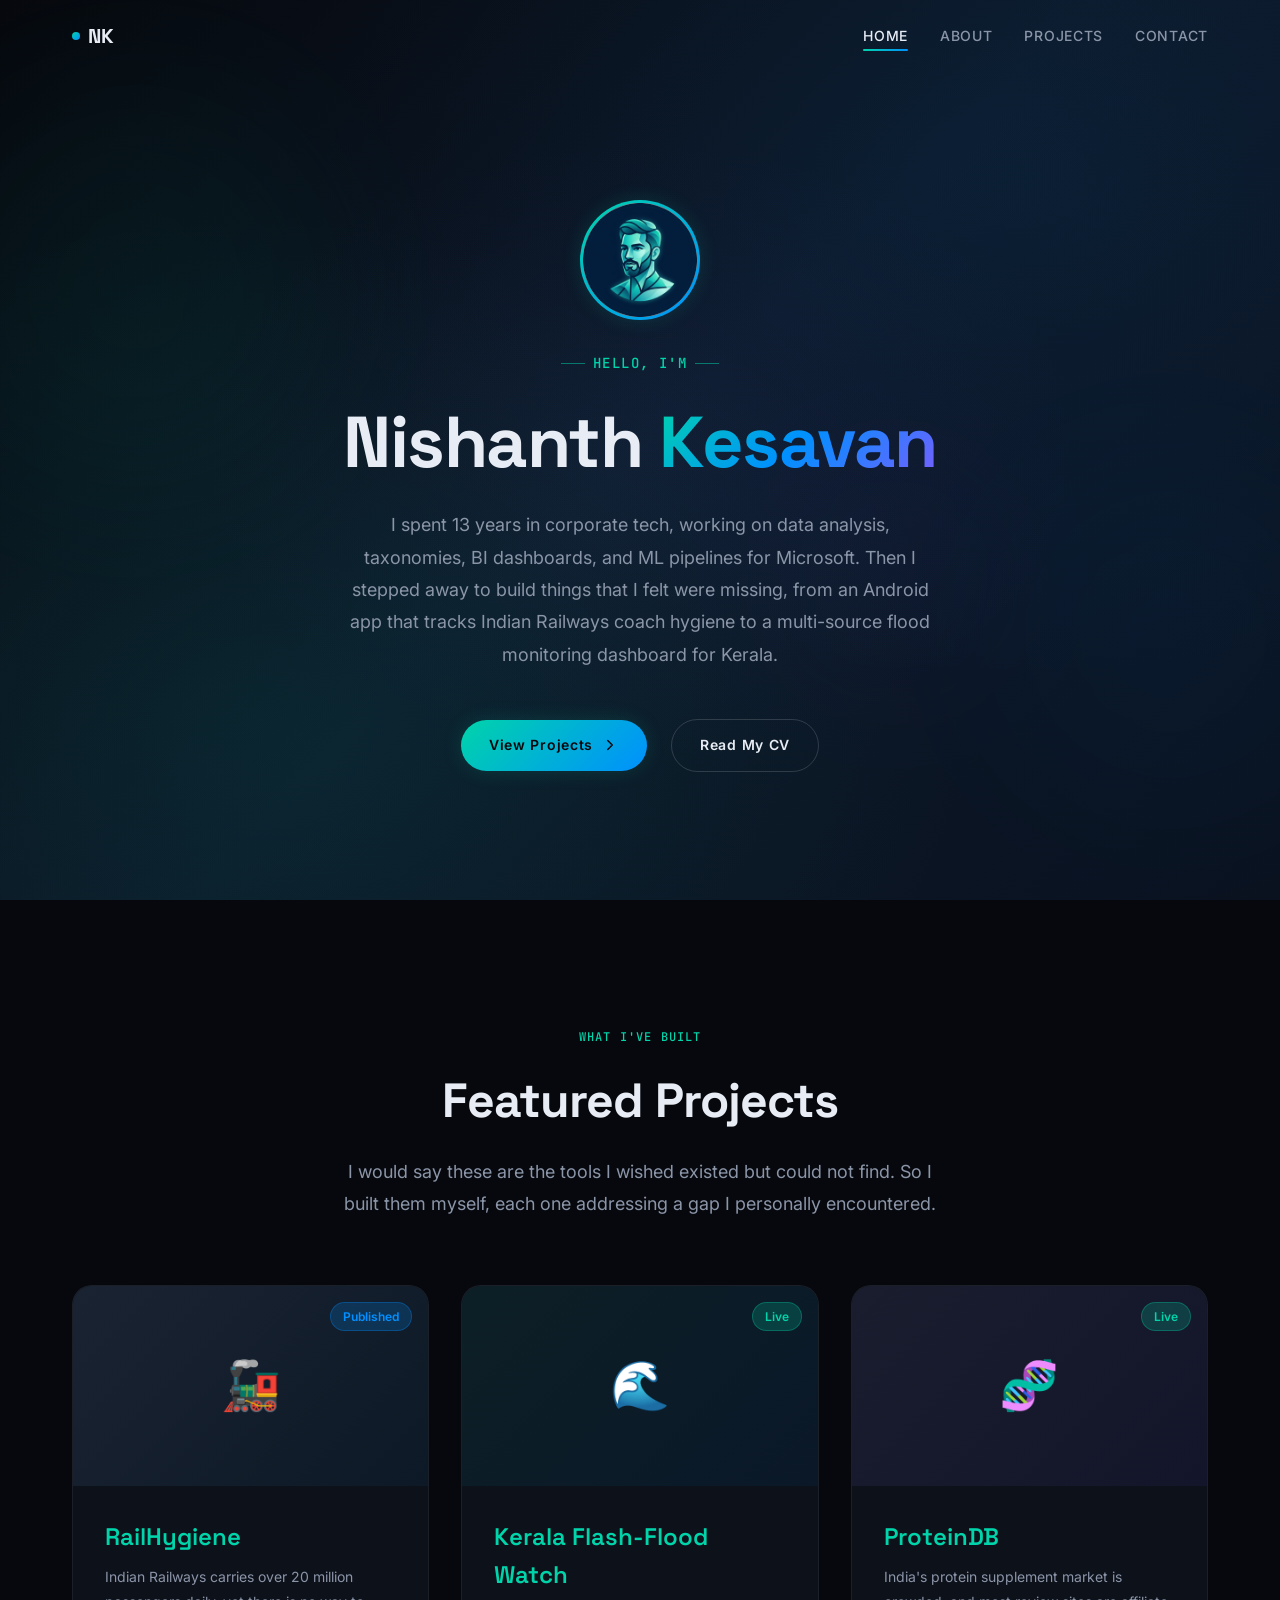
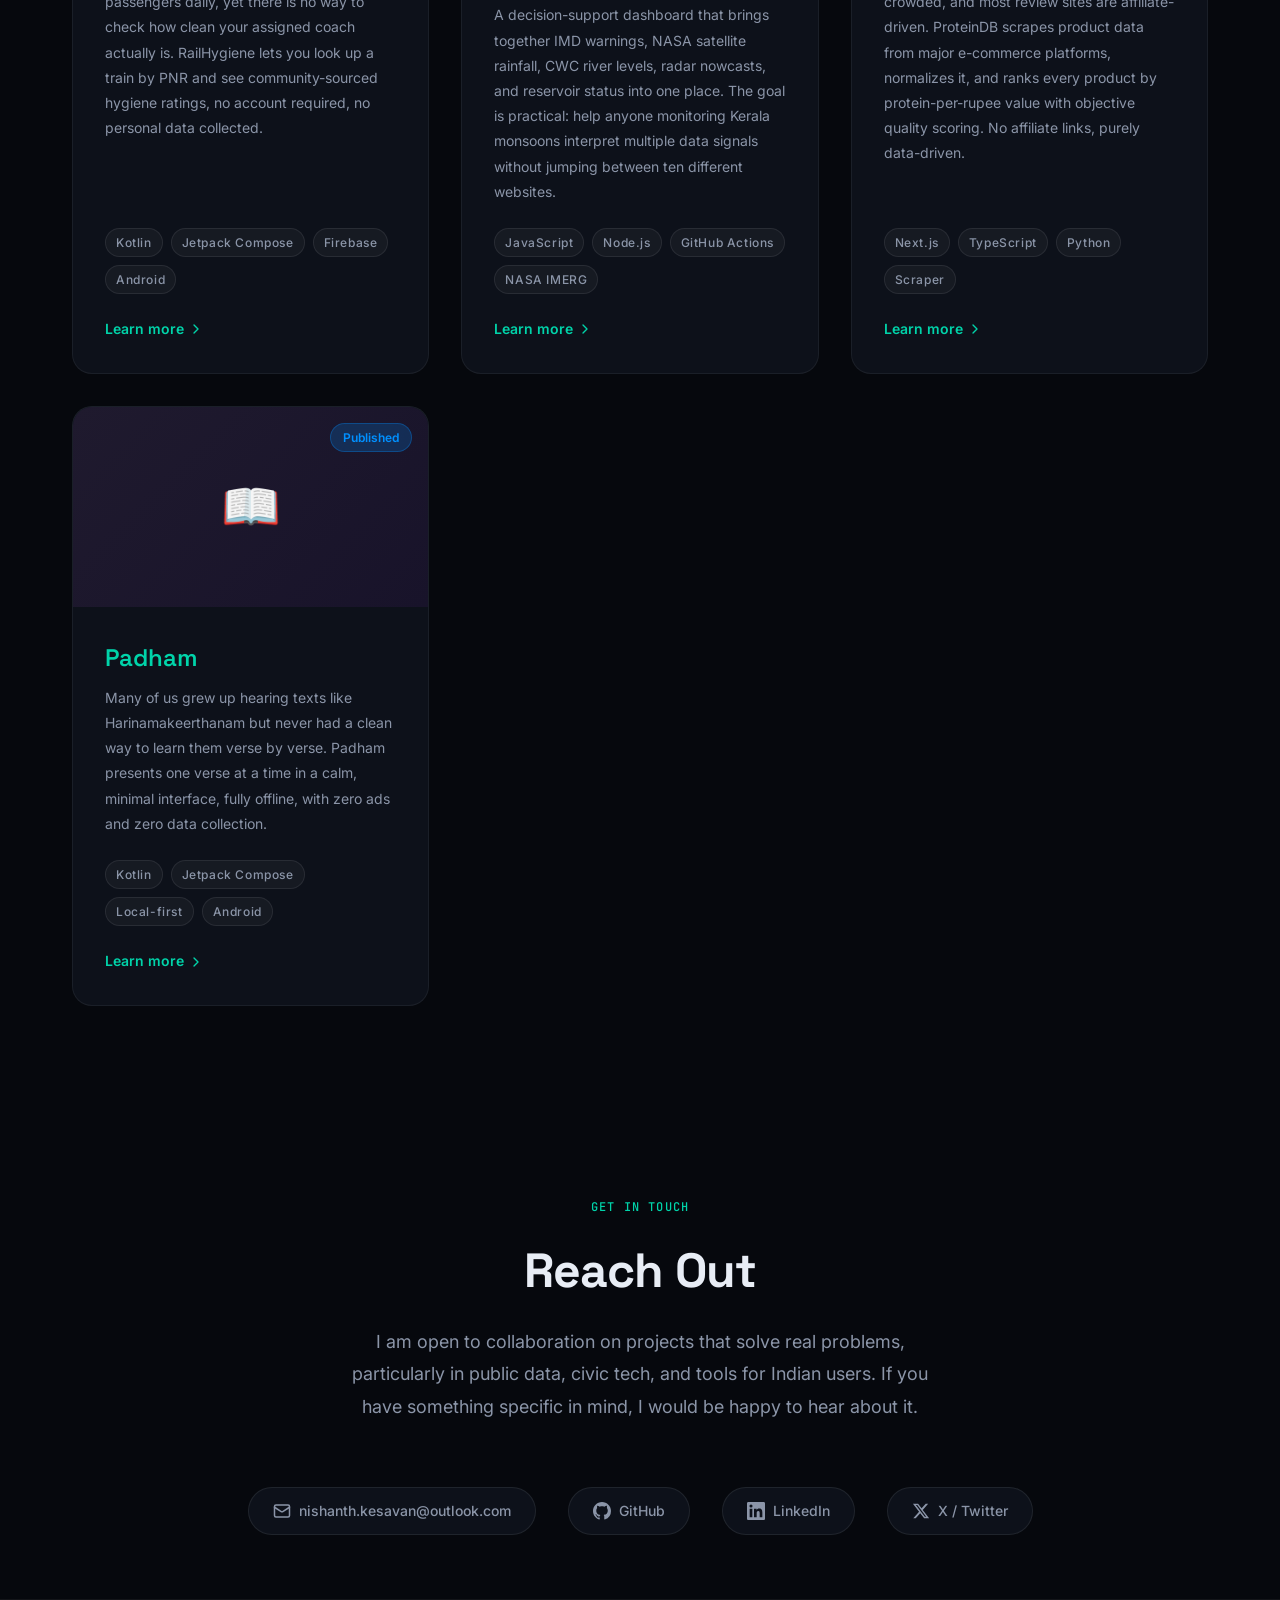
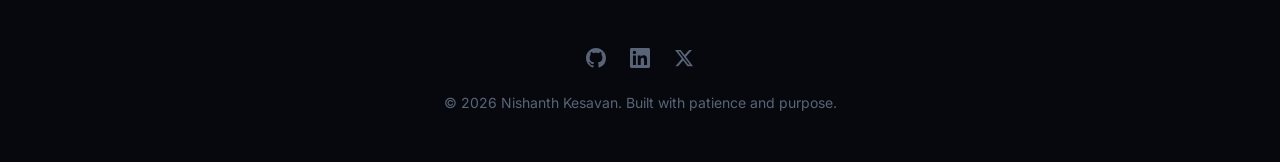
==== commit f338fedc: "update: changed text on homepage" ====
--- a/index.html
+++ b/index.html
@@ -1,22 +1,27 @@
 <!DOCTYPE html>
 <html lang="en">
+
 <head>
   <meta charset="UTF-8">
   <meta name="viewport" content="width=device-width, initial-scale=1.0">
   <title>Nishanth Kesavan — Builder & Problem-Solver</title>
-  <meta name="description" content="Nishanth Kesavan builds practical tools for real problems in India. Creator of RailHygiene, Padham, Kerala Flash-Flood Watch, and ProteinDB.">
+  <meta name="description"
+    content="Nishanth Kesavan builds practical tools for real problems in India. Creator of RailHygiene, Padham, Kerala Flash-Flood Watch, and ProteinDB.">
   <meta name="author" content="Nishanth Kesavan">
   <meta property="og:title" content="Nishanth Kesavan — Builder & Problem-Solver">
-  <meta property="og:description" content="Android apps, decision-support dashboards, and data tools for Indian public problems.">
+  <meta property="og:description"
+    content="Android apps, decision-support dashboards, and data tools for Indian public problems.">
   <meta property="og:type" content="website">
   <meta property="og:url" content="https://nishanthkesavan.in/">
   <meta property="og:image" content="https://nishanthkesavan.in/assets/images/avatar.png">
   <meta name="twitter:card" content="summary">
   <meta name="twitter:site" content="@kinkate18nic">
   <link rel="canonical" href="https://nishanthkesavan.in/">
-  <link rel="icon" href="data:image/svg+xml,<svg xmlns='http://www.w3.org/2000/svg' viewBox='0 0 100 100'><text y='.9em' font-size='90'>⚡</text></svg>">
+  <link rel="icon"
+    href="data:image/svg+xml,<svg xmlns='http://www.w3.org/2000/svg' viewBox='0 0 100 100'><text y='.9em' font-size='90'>⚡</text></svg>">
   <link rel="stylesheet" href="/css/styles.css">
 </head>
+
 <body>
 
   <!-- ═══════════════ NAVBAR ═══════════════ -->
@@ -60,12 +65,17 @@
         Nishanth <span class="gradient-text">Kesavan</span>
       </h1>
       <p class="hero__tagline fade-in fade-in-delay-3">
-        I spent 13 years in corporate tech, working on data analysis, BI dashboards, and ML pipelines at Microsoft. Then I stepped away to build things that I felt were missing, from an Android app that tracks Indian Railways coach hygiene to a multi-source flood monitoring dashboard for Kerala.
+        I spent 13 years in corporate tech, working on data analysis, taxonomies, BI dashboards, and ML pipelines for
+        Microsoft. Then I stepped away to build things that I felt were missing, from an Android app that tracks Indian
+        Railways coach hygiene to a multi-source flood monitoring dashboard for Kerala.
       </p>
       <div class="hero__cta-group fade-in fade-in-delay-4">
         <a href="/projects/" class="btn btn--primary">
           View Projects
-          <svg xmlns="http://www.w3.org/2000/svg" width="18" height="18" viewBox="0 0 24 24" fill="none" stroke="currentColor" stroke-width="2" stroke-linecap="round" stroke-linejoin="round"><path d="m9 18 6-6-6-6"/></svg>
+          <svg xmlns="http://www.w3.org/2000/svg" width="18" height="18" viewBox="0 0 24 24" fill="none"
+            stroke="currentColor" stroke-width="2" stroke-linecap="round" stroke-linejoin="round">
+            <path d="m9 18 6-6-6-6" />
+          </svg>
         </a>
         <a href="/about/" class="btn btn--secondary">
           Read My CV
@@ -81,7 +91,8 @@
         <p class="section-header__eyebrow">What I've Built</p>
         <h2 class="section-header__title">Featured Projects</h2>
         <p class="section-header__description">
-          I would say these are the tools I wished existed but could not find. So I built them myself, each one addressing a gap I personally encountered.
+          I would say these are the tools I wished existed but could not find. So I built them myself, each one
+          addressing a gap I personally encountered.
         </p>
       </div>
 
@@ -90,7 +101,8 @@
         <!-- RailHygiene -->
         <a href="/projects/railhygiene/" class="project-card fade-in fade-in-delay-1" id="card-railhygiene">
           <div class="project-card__image-wrap">
-            <div class="project-card__image" style="background: linear-gradient(135deg, #1a2332, #0d1926); display:flex; align-items:center; justify-content:center;">
+            <div class="project-card__image"
+              style="background: linear-gradient(135deg, #1a2332, #0d1926); display:flex; align-items:center; justify-content:center;">
               <span style="font-size:3rem;">🚂</span>
             </div>
             <span class="project-card__badge project-card__badge--published">Published</span>
@@ -98,7 +110,9 @@
           <div class="project-card__body">
             <h3 class="project-card__title">RailHygiene</h3>
             <p class="project-card__description">
-              Indian Railways carries over 20 million passengers daily, yet there is no way to check how clean your assigned coach actually is. RailHygiene lets you look up a train by PNR and see community-sourced hygiene ratings, no account required, no personal data collected.
+              Indian Railways carries over 20 million passengers daily, yet there is no way to check how clean your
+              assigned coach actually is. RailHygiene lets you look up a train by PNR and see community-sourced hygiene
+              ratings, no account required, no personal data collected.
             </p>
             <div class="project-card__tags">
               <span class="tag">Kotlin</span>
@@ -108,7 +122,10 @@
             </div>
             <span class="project-card__link">
               Learn more
-              <svg xmlns="http://www.w3.org/2000/svg" width="16" height="16" viewBox="0 0 24 24" fill="none" stroke="currentColor" stroke-width="2" stroke-linecap="round" stroke-linejoin="round"><path d="m9 18 6-6-6-6"/></svg>
+              <svg xmlns="http://www.w3.org/2000/svg" width="16" height="16" viewBox="0 0 24 24" fill="none"
+                stroke="currentColor" stroke-width="2" stroke-linecap="round" stroke-linejoin="round">
+                <path d="m9 18 6-6-6-6" />
+              </svg>
             </span>
           </div>
         </a>
@@ -116,7 +133,8 @@
         <!-- Kerala Flash-Flood Watch -->
         <a href="/projects/flash-flood-keralam/" class="project-card fade-in fade-in-delay-2" id="card-flood">
           <div class="project-card__image-wrap">
-            <div class="project-card__image" style="background: linear-gradient(135deg, #0d1f26, #0a1828); display:flex; align-items:center; justify-content:center;">
+            <div class="project-card__image"
+              style="background: linear-gradient(135deg, #0d1f26, #0a1828); display:flex; align-items:center; justify-content:center;">
               <span style="font-size:3rem;">🌊</span>
             </div>
             <span class="project-card__badge project-card__badge--live">Live</span>
@@ -124,7 +142,9 @@
           <div class="project-card__body">
             <h3 class="project-card__title">Kerala Flash-Flood Watch</h3>
             <p class="project-card__description">
-              A decision-support dashboard that brings together IMD warnings, NASA satellite rainfall, CWC river levels, radar nowcasts, and reservoir status into one place. The goal is practical: help anyone monitoring Kerala monsoons interpret multiple data signals without jumping between ten different websites.
+              A decision-support dashboard that brings together IMD warnings, NASA satellite rainfall, CWC river levels,
+              radar nowcasts, and reservoir status into one place. The goal is practical: help anyone monitoring Kerala
+              monsoons interpret multiple data signals without jumping between ten different websites.
             </p>
             <div class="project-card__tags">
               <span class="tag">JavaScript</span>
@@ -134,7 +154,10 @@
             </div>
             <span class="project-card__link">
               Learn more
-              <svg xmlns="http://www.w3.org/2000/svg" width="16" height="16" viewBox="0 0 24 24" fill="none" stroke="currentColor" stroke-width="2" stroke-linecap="round" stroke-linejoin="round"><path d="m9 18 6-6-6-6"/></svg>
+              <svg xmlns="http://www.w3.org/2000/svg" width="16" height="16" viewBox="0 0 24 24" fill="none"
+                stroke="currentColor" stroke-width="2" stroke-linecap="round" stroke-linejoin="round">
+                <path d="m9 18 6-6-6-6" />
+              </svg>
             </span>
           </div>
         </a>
@@ -142,7 +165,8 @@
         <!-- Protein Aggregator -->
         <a href="/projects/protein-aggregator/" class="project-card fade-in fade-in-delay-3" id="card-protein">
           <div class="project-card__image-wrap">
-            <div class="project-card__image" style="background: linear-gradient(135deg, #1a1d2e, #13162a); display:flex; align-items:center; justify-content:center;">
+            <div class="project-card__image"
+              style="background: linear-gradient(135deg, #1a1d2e, #13162a); display:flex; align-items:center; justify-content:center;">
               <span style="font-size:3rem;">🧬</span>
             </div>
             <span class="project-card__badge project-card__badge--live">Live</span>
@@ -150,7 +174,9 @@
           <div class="project-card__body">
             <h3 class="project-card__title">ProteinDB</h3>
             <p class="project-card__description">
-              India's protein supplement market is crowded, and most review sites are affiliate-driven. ProteinDB scrapes product data from major e-commerce platforms, normalizes it, and ranks every product by protein-per-rupee value with objective quality scoring. No affiliate links, purely data-driven.
+              India's protein supplement market is crowded, and most review sites are affiliate-driven. ProteinDB
+              scrapes product data from major e-commerce platforms, normalizes it, and ranks every product by
+              protein-per-rupee value with objective quality scoring. No affiliate links, purely data-driven.
             </p>
             <div class="project-card__tags">
               <span class="tag">Next.js</span>
@@ -160,7 +186,10 @@
             </div>
             <span class="project-card__link">
               Learn more
-              <svg xmlns="http://www.w3.org/2000/svg" width="16" height="16" viewBox="0 0 24 24" fill="none" stroke="currentColor" stroke-width="2" stroke-linecap="round" stroke-linejoin="round"><path d="m9 18 6-6-6-6"/></svg>
+              <svg xmlns="http://www.w3.org/2000/svg" width="16" height="16" viewBox="0 0 24 24" fill="none"
+                stroke="currentColor" stroke-width="2" stroke-linecap="round" stroke-linejoin="round">
+                <path d="m9 18 6-6-6-6" />
+              </svg>
             </span>
           </div>
         </a>
@@ -168,7 +197,8 @@
         <!-- Padham -->
         <a href="/projects/padham/" class="project-card fade-in fade-in-delay-4" id="card-padham">
           <div class="project-card__image-wrap">
-            <div class="project-card__image" style="background: linear-gradient(135deg, #1f1a2e, #18132a); display:flex; align-items:center; justify-content:center;">
+            <div class="project-card__image"
+              style="background: linear-gradient(135deg, #1f1a2e, #18132a); display:flex; align-items:center; justify-content:center;">
               <span style="font-size:3rem;">📖</span>
             </div>
             <span class="project-card__badge project-card__badge--published">Published</span>
@@ -176,7 +206,9 @@
           <div class="project-card__body">
             <h3 class="project-card__title">Padham</h3>
             <p class="project-card__description">
-              Many of us grew up hearing texts like Harinamakeerthanam but never had a clean way to learn them verse by verse. Padham presents one verse at a time in a calm, minimal interface, fully offline, with zero ads and zero data collection.
+              Many of us grew up hearing texts like Harinamakeerthanam but never had a clean way to learn them verse by
+              verse. Padham presents one verse at a time in a calm, minimal interface, fully offline, with zero ads and
+              zero data collection.
             </p>
             <div class="project-card__tags">
               <span class="tag">Kotlin</span>
@@ -186,7 +218,10 @@
             </div>
             <span class="project-card__link">
               Learn more
-              <svg xmlns="http://www.w3.org/2000/svg" width="16" height="16" viewBox="0 0 24 24" fill="none" stroke="currentColor" stroke-width="2" stroke-linecap="round" stroke-linejoin="round"><path d="m9 18 6-6-6-6"/></svg>
+              <svg xmlns="http://www.w3.org/2000/svg" width="16" height="16" viewBox="0 0 24 24" fill="none"
+                stroke="currentColor" stroke-width="2" stroke-linecap="round" stroke-linejoin="round">
+                <path d="m9 18 6-6-6-6" />
+              </svg>
             </span>
           </div>
         </a>
@@ -202,25 +237,41 @@
         <p class="section-header__eyebrow">Get in Touch</p>
         <h2 class="section-header__title">Reach Out</h2>
         <p class="section-header__description">
-          I am open to collaboration on projects that solve real problems, particularly in public data, civic tech, and tools for Indian users. If you have something specific in mind, I would be happy to hear about it.
+          I am open to collaboration on projects that solve real problems, particularly in public data, civic tech, and
+          tools for Indian users. If you have something specific in mind, I would be happy to hear about it.
         </p>
       </div>
 
       <div class="contact-links fade-in">
         <a href="mailto:nishanth.kesavan@outlook.com" class="contact-link" id="contact-email">
-          <svg xmlns="http://www.w3.org/2000/svg" width="18" height="18" viewBox="0 0 24 24" fill="none" stroke="currentColor" stroke-width="2" stroke-linecap="round" stroke-linejoin="round"><rect width="20" height="16" x="2" y="4" rx="2"/><path d="m22 7-8.97 5.7a1.94 1.94 0 0 1-2.06 0L2 7"/></svg>
+          <svg xmlns="http://www.w3.org/2000/svg" width="18" height="18" viewBox="0 0 24 24" fill="none"
+            stroke="currentColor" stroke-width="2" stroke-linecap="round" stroke-linejoin="round">
+            <rect width="20" height="16" x="2" y="4" rx="2" />
+            <path d="m22 7-8.97 5.7a1.94 1.94 0 0 1-2.06 0L2 7" />
+          </svg>
           nishanth.kesavan@outlook.com
         </a>
-        <a href="https://github.com/kinkate18nic" target="_blank" rel="noopener" class="contact-link" id="contact-github">
-          <svg xmlns="http://www.w3.org/2000/svg" width="18" height="18" viewBox="0 0 24 24" fill="currentColor"><path d="M12 0C5.37 0 0 5.37 0 12c0 5.31 3.435 9.795 8.205 11.385.6.105.825-.255.825-.57 0-.285-.015-1.23-.015-2.235-3.015.555-3.795-.735-4.035-1.41-.135-.345-.72-1.41-1.23-1.695-.42-.225-1.02-.78-.015-.795.945-.015 1.62.87 1.845 1.23 1.08 1.815 2.805 1.305 3.495.99.105-.78.42-1.305.765-1.605-2.67-.3-5.46-1.335-5.46-5.925 0-1.305.465-2.385 1.23-3.225-.12-.3-.54-1.53.12-3.18 0 0 1.005-.315 3.3 1.23.96-.27 1.98-.405 3-.405s2.04.135 3 .405c2.295-1.56 3.3-1.23 3.3-1.23.66 1.65.24 2.88.12 3.18.765.84 1.23 1.905 1.23 3.225 0 4.605-2.805 5.625-5.475 5.925.435.375.81 1.095.81 2.22 0 1.605-.015 2.895-.015 3.3 0 .315.225.69.825.57A12.02 12.02 0 0 0 24 12c0-6.63-5.37-12-12-12z"/></svg>
+        <a href="https://github.com/kinkate18nic" target="_blank" rel="noopener" class="contact-link"
+          id="contact-github">
+          <svg xmlns="http://www.w3.org/2000/svg" width="18" height="18" viewBox="0 0 24 24" fill="currentColor">
+            <path
+              d="M12 0C5.37 0 0 5.37 0 12c0 5.31 3.435 9.795 8.205 11.385.6.105.825-.255.825-.57 0-.285-.015-1.23-.015-2.235-3.015.555-3.795-.735-4.035-1.41-.135-.345-.72-1.41-1.23-1.695-.42-.225-1.02-.78-.015-.795.945-.015 1.62.87 1.845 1.23 1.08 1.815 2.805 1.305 3.495.99.105-.78.42-1.305.765-1.605-2.67-.3-5.46-1.335-5.46-5.925 0-1.305.465-2.385 1.23-3.225-.12-.3-.54-1.53.12-3.18 0 0 1.005-.315 3.3 1.23.96-.27 1.98-.405 3-.405s2.04.135 3 .405c2.295-1.56 3.3-1.23 3.3-1.23.66 1.65.24 2.88.12 3.18.765.84 1.23 1.905 1.23 3.225 0 4.605-2.805 5.625-5.475 5.925.435.375.81 1.095.81 2.22 0 1.605-.015 2.895-.015 3.3 0 .315.225.69.825.57A12.02 12.02 0 0 0 24 12c0-6.63-5.37-12-12-12z" />
+          </svg>
           GitHub
         </a>
-        <a href="https://www.linkedin.com/in/nishanth-kesavan/" target="_blank" rel="noopener" class="contact-link" id="contact-linkedin">
-          <svg xmlns="http://www.w3.org/2000/svg" width="18" height="18" viewBox="0 0 24 24" fill="currentColor"><path d="M20.447 20.452h-3.554v-5.569c0-1.328-.027-3.037-1.852-3.037-1.853 0-2.136 1.445-2.136 2.939v5.667H9.351V9h3.414v1.561h.046c.477-.9 1.637-1.85 3.37-1.85 3.601 0 4.267 2.37 4.267 5.455v6.286zM5.337 7.433a2.062 2.062 0 0 1-2.063-2.065 2.064 2.064 0 1 1 2.063 2.065zm1.782 13.019H3.555V9h3.564v11.452zM22.225 0H1.771C.792 0 0 .774 0 1.729v20.542C0 23.227.792 24 1.771 24h20.451C23.2 24 24 23.227 24 22.271V1.729C24 .774 23.2 0 22.222 0h.003z"/></svg>
+        <a href="https://www.linkedin.com/in/nishanth-kesavan/" target="_blank" rel="noopener" class="contact-link"
+          id="contact-linkedin">
+          <svg xmlns="http://www.w3.org/2000/svg" width="18" height="18" viewBox="0 0 24 24" fill="currentColor">
+            <path
+              d="M20.447 20.452h-3.554v-5.569c0-1.328-.027-3.037-1.852-3.037-1.853 0-2.136 1.445-2.136 2.939v5.667H9.351V9h3.414v1.561h.046c.477-.9 1.637-1.85 3.37-1.85 3.601 0 4.267 2.37 4.267 5.455v6.286zM5.337 7.433a2.062 2.062 0 0 1-2.063-2.065 2.064 2.064 0 1 1 2.063 2.065zm1.782 13.019H3.555V9h3.564v11.452zM22.225 0H1.771C.792 0 0 .774 0 1.729v20.542C0 23.227.792 24 1.771 24h20.451C23.2 24 24 23.227 24 22.271V1.729C24 .774 23.2 0 22.222 0h.003z" />
+          </svg>
           LinkedIn
         </a>
         <a href="https://x.com/kinkate18nic" target="_blank" rel="noopener" class="contact-link" id="contact-twitter">
-          <svg xmlns="http://www.w3.org/2000/svg" width="18" height="18" viewBox="0 0 24 24" fill="currentColor"><path d="M18.244 2.25h3.308l-7.227 8.26 8.502 11.24H16.17l-5.214-6.817L4.99 21.75H1.68l7.73-8.835L1.254 2.25H8.08l4.713 6.231zm-1.161 17.52h1.833L7.084 4.126H5.117z"/></svg>
+          <svg xmlns="http://www.w3.org/2000/svg" width="18" height="18" viewBox="0 0 24 24" fill="currentColor">
+            <path
+              d="M18.244 2.25h3.308l-7.227 8.26 8.502 11.24H16.17l-5.214-6.817L4.99 21.75H1.68l7.73-8.835L1.254 2.25H8.08l4.713 6.231zm-1.161 17.52h1.833L7.084 4.126H5.117z" />
+          </svg>
           X / Twitter
         </a>
       </div>
@@ -231,14 +282,26 @@
   <footer class="footer">
     <div class="container">
       <div class="footer__social">
-        <a href="https://github.com/kinkate18nic" target="_blank" rel="noopener" class="footer__social-link" aria-label="GitHub">
-          <svg xmlns="http://www.w3.org/2000/svg" width="20" height="20" viewBox="0 0 24 24" fill="currentColor"><path d="M12 0C5.37 0 0 5.37 0 12c0 5.31 3.435 9.795 8.205 11.385.6.105.825-.255.825-.57 0-.285-.015-1.23-.015-2.235-3.015.555-3.795-.735-4.035-1.41-.135-.345-.72-1.41-1.23-1.695-.42-.225-1.02-.78-.015-.795.945-.015 1.62.87 1.845 1.23 1.08 1.815 2.805 1.305 3.495.99.105-.78.42-1.305.765-1.605-2.67-.3-5.46-1.335-5.46-5.925 0-1.305.465-2.385 1.23-3.225-.12-.3-.54-1.53.12-3.18 0 0 1.005-.315 3.3 1.23.96-.27 1.98-.405 3-.405s2.04.135 3 .405c2.295-1.56 3.3-1.23 3.3-1.23.66 1.65.24 2.88.12 3.18.765.84 1.23 1.905 1.23 3.225 0 4.605-2.805 5.625-5.475 5.925.435.375.81 1.095.81 2.22 0 1.605-.015 2.895-.015 3.3 0 .315.225.69.825.57A12.02 12.02 0 0 0 24 12c0-6.63-5.37-12-12-12z"/></svg>
-        </a>
-        <a href="https://www.linkedin.com/in/nishanth-kesavan/" target="_blank" rel="noopener" class="footer__social-link" aria-label="LinkedIn">
-          <svg xmlns="http://www.w3.org/2000/svg" width="20" height="20" viewBox="0 0 24 24" fill="currentColor"><path d="M20.447 20.452h-3.554v-5.569c0-1.328-.027-3.037-1.852-3.037-1.853 0-2.136 1.445-2.136 2.939v5.667H9.351V9h3.414v1.561h.046c.477-.9 1.637-1.85 3.37-1.85 3.601 0 4.267 2.37 4.267 5.455v6.286zM5.337 7.433a2.062 2.062 0 0 1-2.063-2.065 2.064 2.064 0 1 1 2.063 2.065zm1.782 13.019H3.555V9h3.564v11.452zM22.225 0H1.771C.792 0 0 .774 0 1.729v20.542C0 23.227.792 24 1.771 24h20.451C23.2 24 24 23.227 24 22.271V1.729C24 .774 23.2 0 22.222 0h.003z"/></svg>
-        </a>
-        <a href="https://x.com/kinkate18nic" target="_blank" rel="noopener" class="footer__social-link" aria-label="X / Twitter">
-          <svg xmlns="http://www.w3.org/2000/svg" width="20" height="20" viewBox="0 0 24 24" fill="currentColor"><path d="M18.244 2.25h3.308l-7.227 8.26 8.502 11.24H16.17l-5.214-6.817L4.99 21.75H1.68l7.73-8.835L1.254 2.25H8.08l4.713 6.231zm-1.161 17.52h1.833L7.084 4.126H5.117z"/></svg>
+        <a href="https://github.com/kinkate18nic" target="_blank" rel="noopener" class="footer__social-link"
+          aria-label="GitHub">
+          <svg xmlns="http://www.w3.org/2000/svg" width="20" height="20" viewBox="0 0 24 24" fill="currentColor">
+            <path
+              d="M12 0C5.37 0 0 5.37 0 12c0 5.31 3.435 9.795 8.205 11.385.6.105.825-.255.825-.57 0-.285-.015-1.23-.015-2.235-3.015.555-3.795-.735-4.035-1.41-.135-.345-.72-1.41-1.23-1.695-.42-.225-1.02-.78-.015-.795.945-.015 1.62.87 1.845 1.23 1.08 1.815 2.805 1.305 3.495.99.105-.78.42-1.305.765-1.605-2.67-.3-5.46-1.335-5.46-5.925 0-1.305.465-2.385 1.23-3.225-.12-.3-.54-1.53.12-3.18 0 0 1.005-.315 3.3 1.23.96-.27 1.98-.405 3-.405s2.04.135 3 .405c2.295-1.56 3.3-1.23 3.3-1.23.66 1.65.24 2.88.12 3.18.765.84 1.23 1.905 1.23 3.225 0 4.605-2.805 5.625-5.475 5.925.435.375.81 1.095.81 2.22 0 1.605-.015 2.895-.015 3.3 0 .315.225.69.825.57A12.02 12.02 0 0 0 24 12c0-6.63-5.37-12-12-12z" />
+          </svg>
+        </a>
+        <a href="https://www.linkedin.com/in/nishanth-kesavan/" target="_blank" rel="noopener"
+          class="footer__social-link" aria-label="LinkedIn">
+          <svg xmlns="http://www.w3.org/2000/svg" width="20" height="20" viewBox="0 0 24 24" fill="currentColor">
+            <path
+              d="M20.447 20.452h-3.554v-5.569c0-1.328-.027-3.037-1.852-3.037-1.853 0-2.136 1.445-2.136 2.939v5.667H9.351V9h3.414v1.561h.046c.477-.9 1.637-1.85 3.37-1.85 3.601 0 4.267 2.37 4.267 5.455v6.286zM5.337 7.433a2.062 2.062 0 0 1-2.063-2.065 2.064 2.064 0 1 1 2.063 2.065zm1.782 13.019H3.555V9h3.564v11.452zM22.225 0H1.771C.792 0 0 .774 0 1.729v20.542C0 23.227.792 24 1.771 24h20.451C23.2 24 24 23.227 24 22.271V1.729C24 .774 23.2 0 22.222 0h.003z" />
+          </svg>
+        </a>
+        <a href="https://x.com/kinkate18nic" target="_blank" rel="noopener" class="footer__social-link"
+          aria-label="X / Twitter">
+          <svg xmlns="http://www.w3.org/2000/svg" width="20" height="20" viewBox="0 0 24 24" fill="currentColor">
+            <path
+              d="M18.244 2.25h3.308l-7.227 8.26 8.502 11.24H16.17l-5.214-6.817L4.99 21.75H1.68l7.73-8.835L1.254 2.25H8.08l4.713 6.231zm-1.161 17.52h1.833L7.084 4.126H5.117z" />
+          </svg>
         </a>
       </div>
       <p class="footer__text">© 2026 Nishanth Kesavan. Built with patience and purpose.</p>
@@ -247,4 +310,5 @@
 
   <script src="/js/main.js"></script>
 </body>
-</html>
+
+</html>
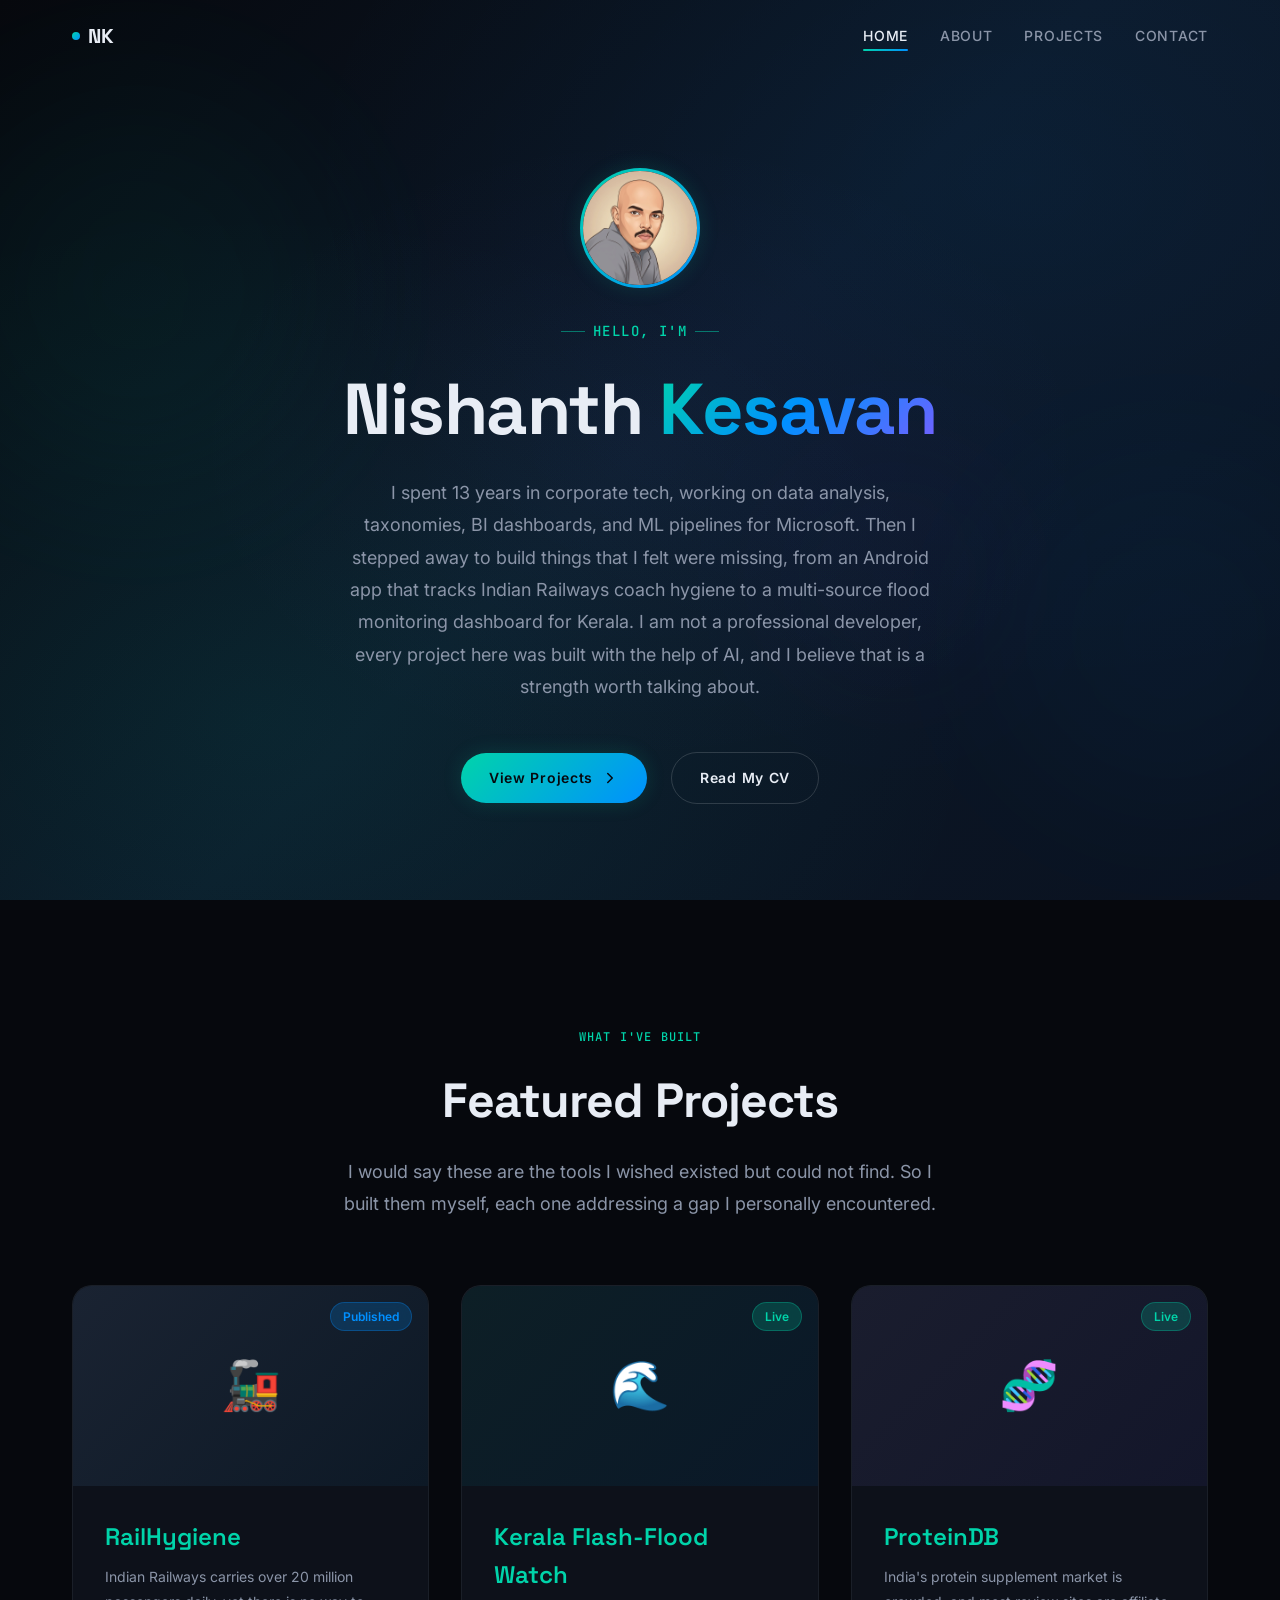
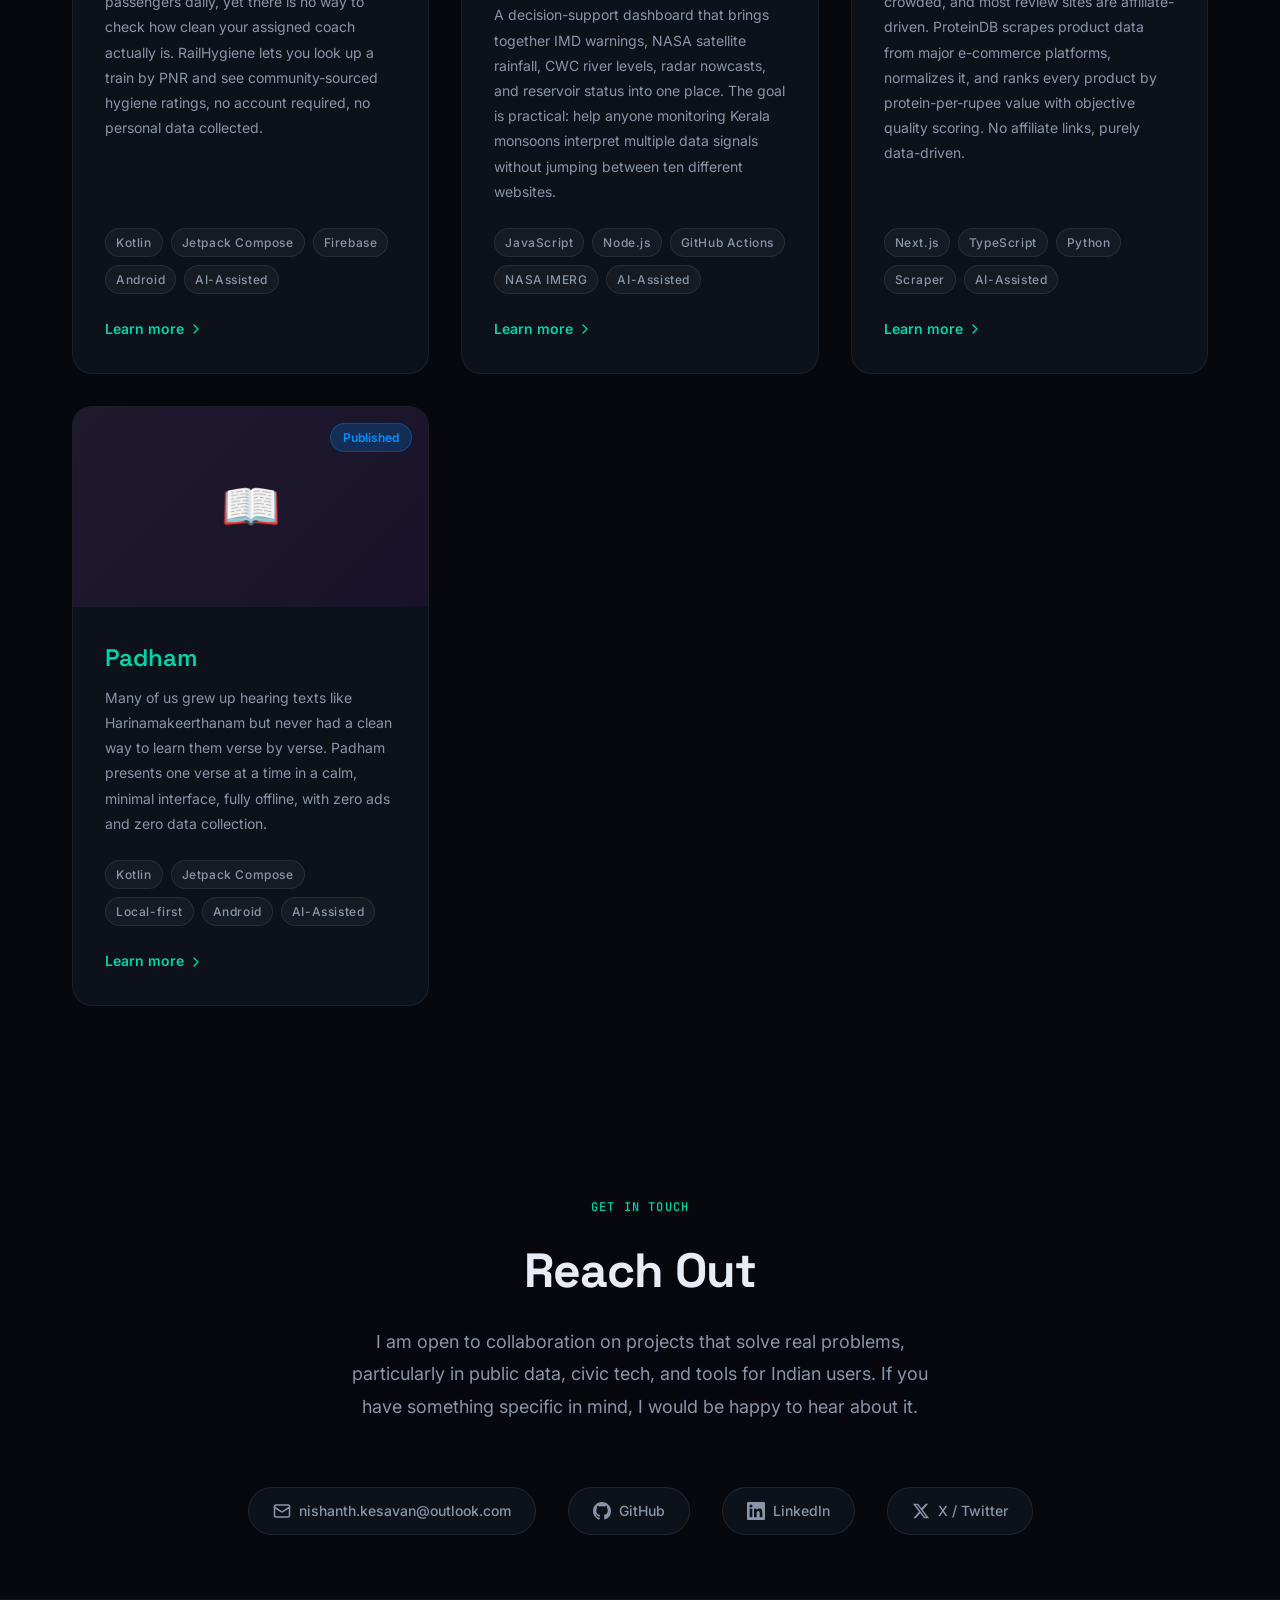
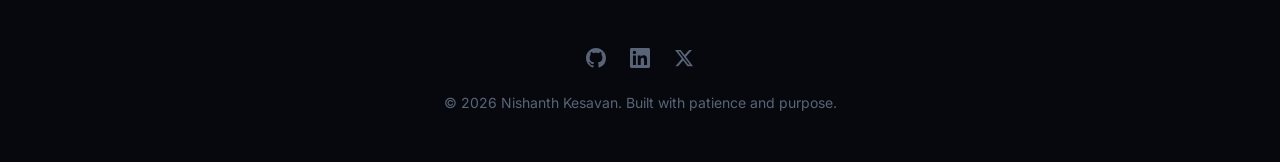
==== commit 56d4c717: "update: added use of LLMs to home and project pages" ====
--- a/index.html
+++ b/index.html
@@ -67,7 +67,8 @@
       <p class="hero__tagline fade-in fade-in-delay-3">
         I spent 13 years in corporate tech, working on data analysis, taxonomies, BI dashboards, and ML pipelines for
         Microsoft. Then I stepped away to build things that I felt were missing, from an Android app that tracks Indian
-        Railways coach hygiene to a multi-source flood monitoring dashboard for Kerala.
+        Railways coach hygiene to a multi-source flood monitoring dashboard for Kerala. I am not a professional developer,
+        every project here was built with the help of AI, and I believe that is a strength worth talking about.
       </p>
       <div class="hero__cta-group fade-in fade-in-delay-4">
         <a href="/projects/" class="btn btn--primary">
@@ -119,6 +120,7 @@
               <span class="tag">Jetpack Compose</span>
               <span class="tag">Firebase</span>
               <span class="tag">Android</span>
+              <span class="tag">AI-Assisted</span>
             </div>
             <span class="project-card__link">
               Learn more
@@ -151,6 +153,7 @@
               <span class="tag">Node.js</span>
               <span class="tag">GitHub Actions</span>
               <span class="tag">NASA IMERG</span>
+              <span class="tag">AI-Assisted</span>
             </div>
             <span class="project-card__link">
               Learn more
@@ -183,6 +186,7 @@
               <span class="tag">TypeScript</span>
               <span class="tag">Python</span>
               <span class="tag">Scraper</span>
+              <span class="tag">AI-Assisted</span>
             </div>
             <span class="project-card__link">
               Learn more
@@ -215,6 +219,7 @@
               <span class="tag">Jetpack Compose</span>
               <span class="tag">Local-first</span>
               <span class="tag">Android</span>
+              <span class="tag">AI-Assisted</span>
             </div>
             <span class="project-card__link">
               Learn more
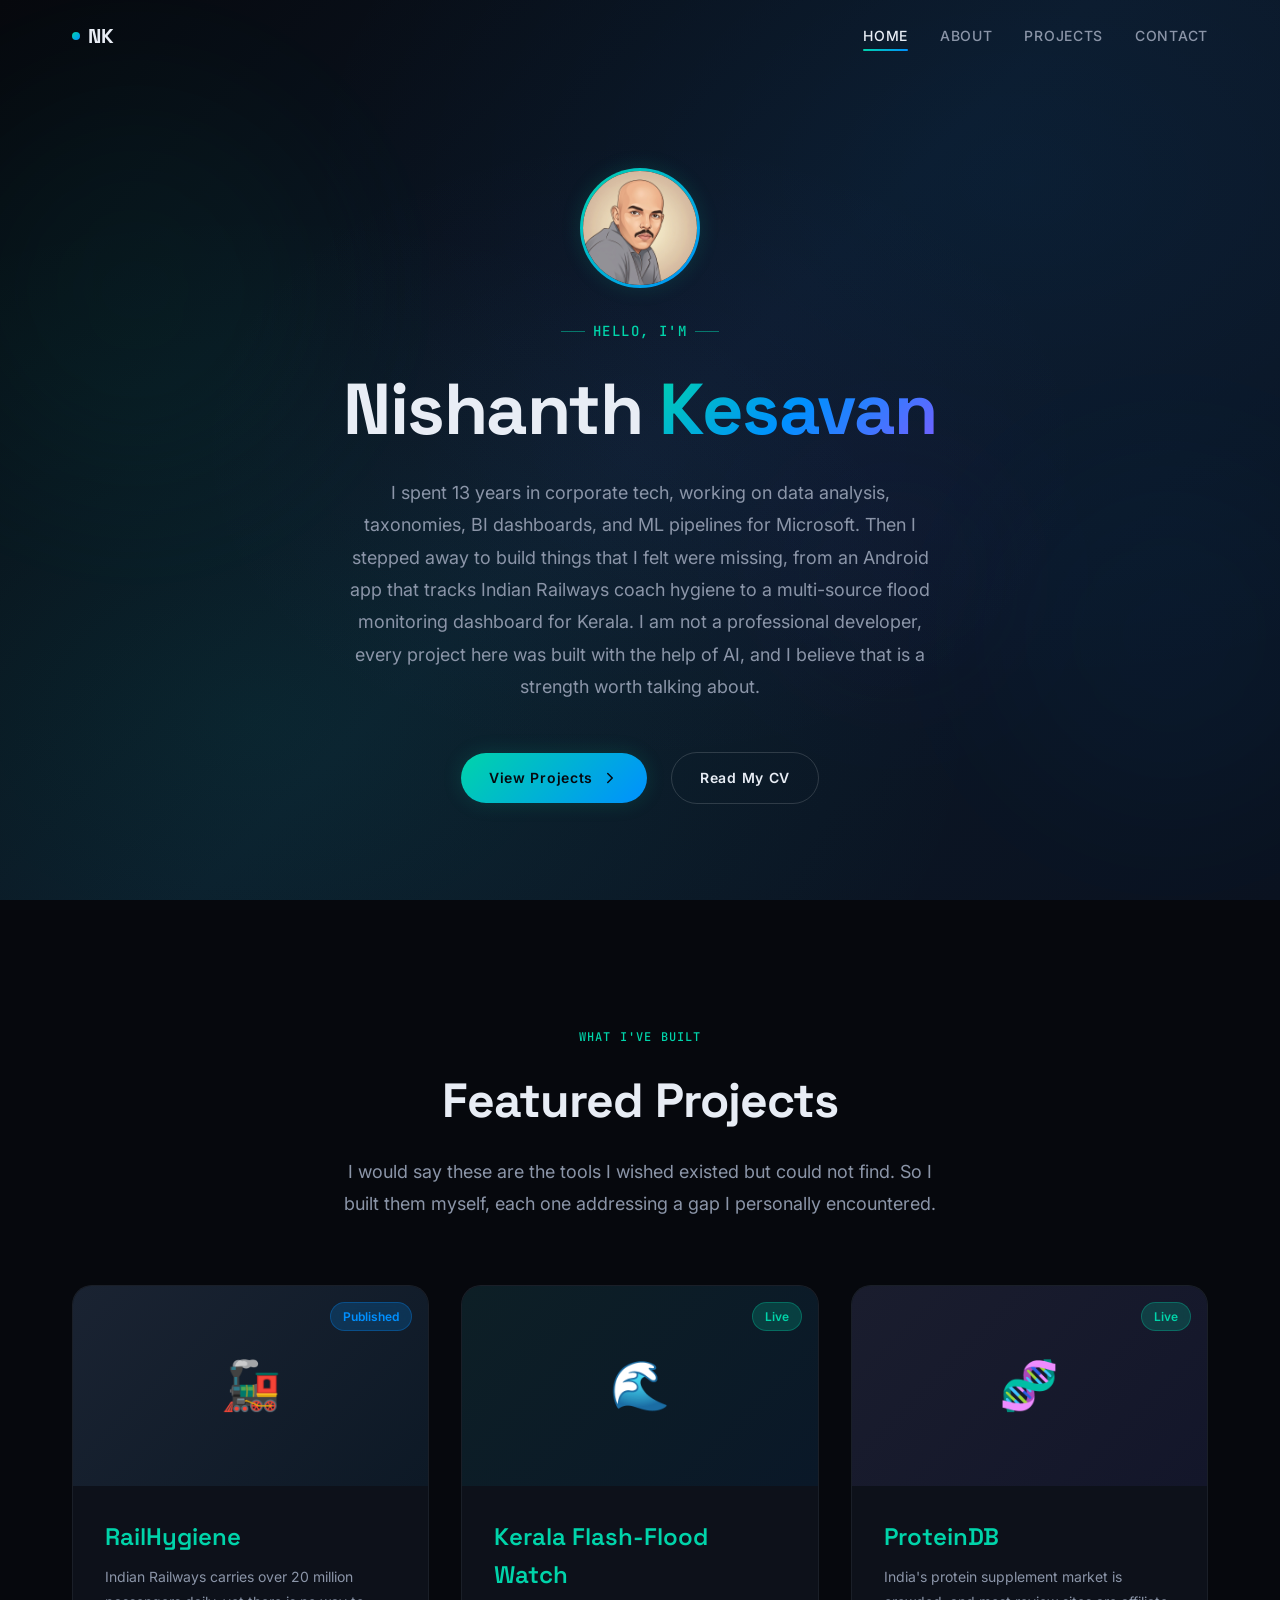
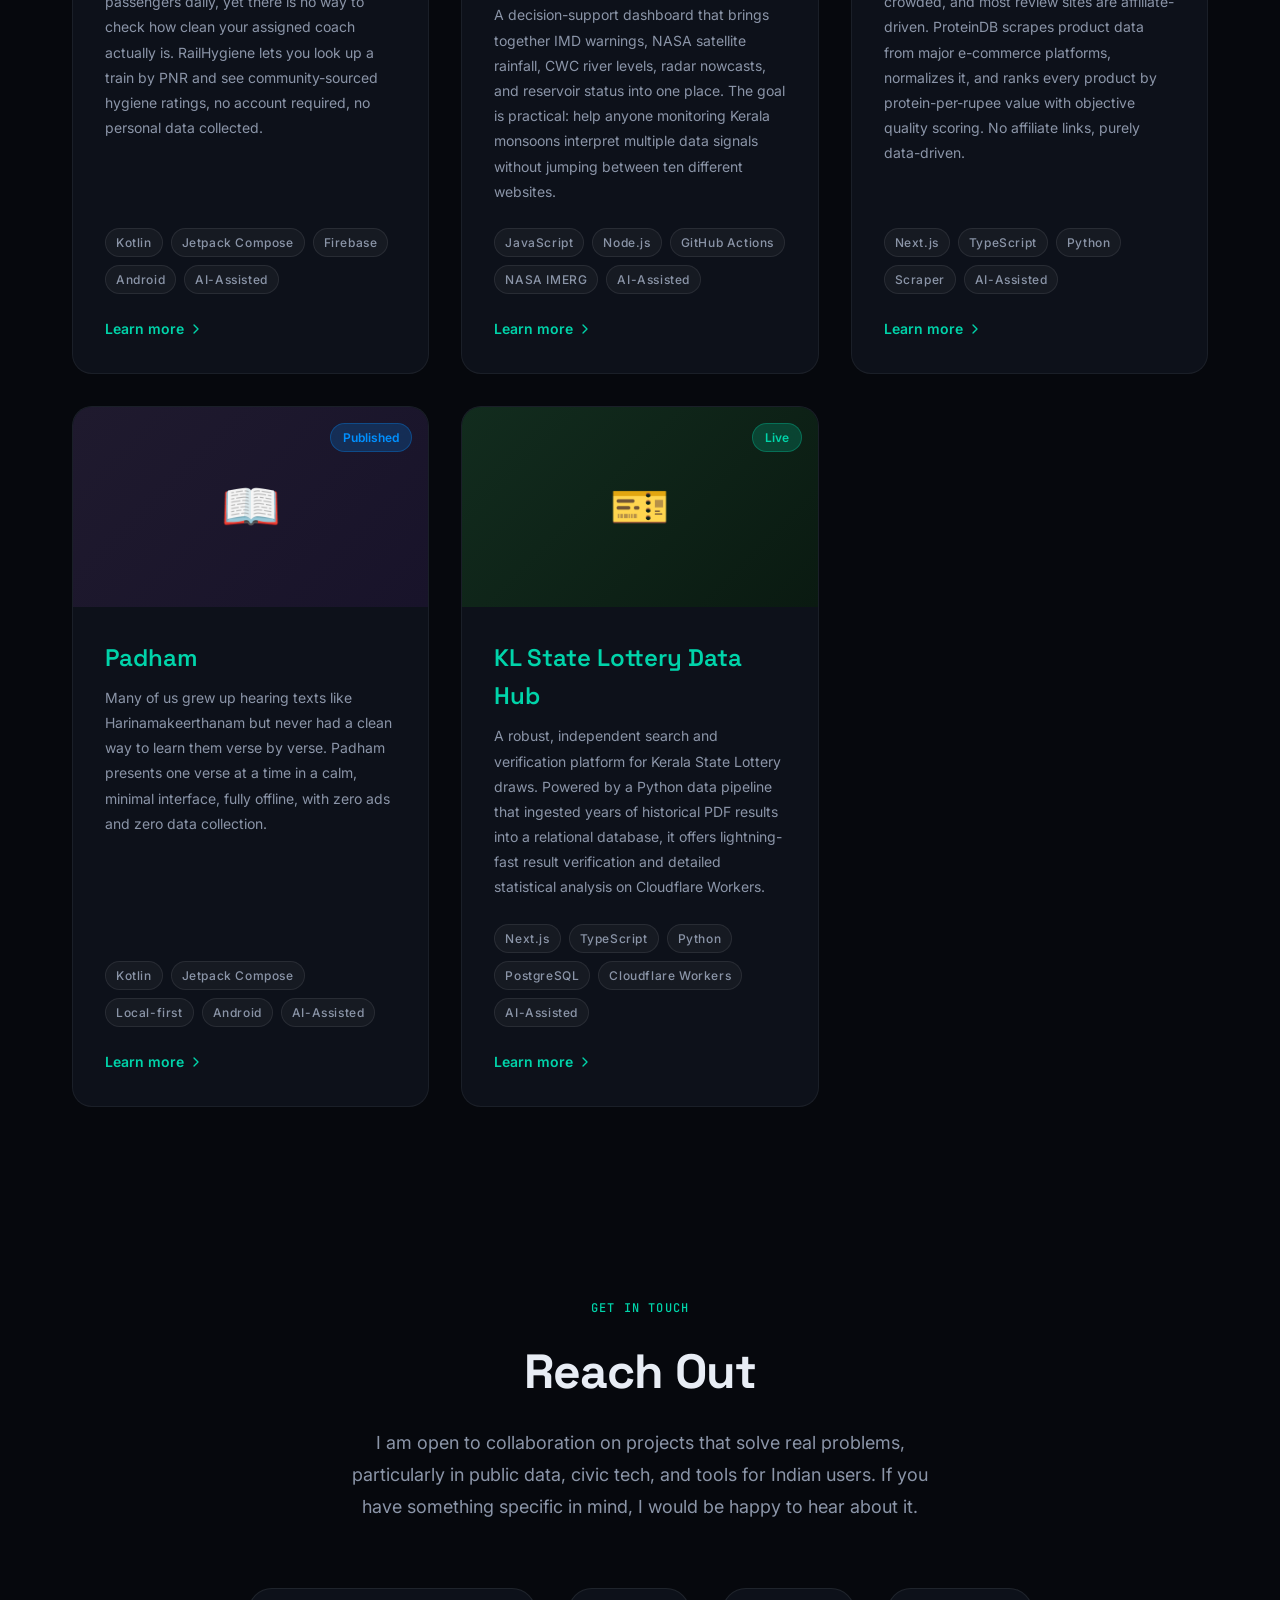
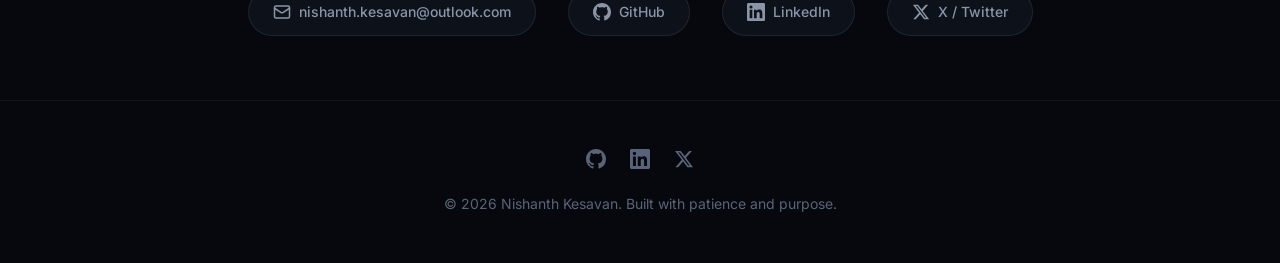
==== commit b0cbaddf: "feat: add KL State Lottery Data Hub to portfolio" ====
--- a/index.html
+++ b/index.html
@@ -6,7 +6,7 @@
   <meta name="viewport" content="width=device-width, initial-scale=1.0">
   <title>Nishanth Kesavan — Builder & Problem-Solver</title>
   <meta name="description"
-    content="Nishanth Kesavan builds practical tools for real problems in India. Creator of RailHygiene, Padham, Kerala Flash-Flood Watch, and ProteinDB.">
+    content="Nishanth Kesavan builds practical tools for real problems in India. Creator of RailHygiene, KL State Lottery Data Hub, Kerala Flash-Flood Watch, ProteinDB, and Padham.">
   <meta name="author" content="Nishanth Kesavan">
   <meta property="og:title" content="Nishanth Kesavan — Builder & Problem-Solver">
   <meta property="og:description"
@@ -231,6 +231,40 @@
           </div>
         </a>
 
+        <!-- KL State Lottery Data Hub -->
+        <a href="/projects/kerala-lottery-hub/" class="project-card fade-in fade-in-delay-5" id="card-lottery">
+          <div class="project-card__image-wrap">
+            <div class="project-card__image"
+              style="background: linear-gradient(135deg, #122c1e, #0a1a11); display:flex; align-items:center; justify-content:center;">
+              <span style="font-size:3rem;">🎫</span>
+            </div>
+            <span class="project-card__badge project-card__badge--live">Live</span>
+          </div>
+          <div class="project-card__body">
+            <h3 class="project-card__title">KL State Lottery Data Hub</h3>
+            <p class="project-card__description">
+              A robust, independent search and verification platform for Kerala State Lottery draws. Powered by a
+              Python data pipeline that ingested years of historical PDF results into a relational database, it offers
+              lightning-fast result verification and detailed statistical analysis on Cloudflare Workers.
+            </p>
+            <div class="project-card__tags">
+              <span class="tag">Next.js</span>
+              <span class="tag">TypeScript</span>
+              <span class="tag">Python</span>
+              <span class="tag">PostgreSQL</span>
+              <span class="tag">Cloudflare Workers</span>
+              <span class="tag">AI-Assisted</span>
+            </div>
+            <span class="project-card__link">
+              Learn more
+              <svg xmlns="http://www.w3.org/2000/svg" width="16" height="16" viewBox="0 0 24 24" fill="none"
+                stroke="currentColor" stroke-width="2" stroke-linecap="round" stroke-linejoin="round">
+                <path d="m9 18 6-6-6-6" />
+              </svg>
+            </span>
+          </div>
+        </a>
+
       </div>
     </div>
   </section>
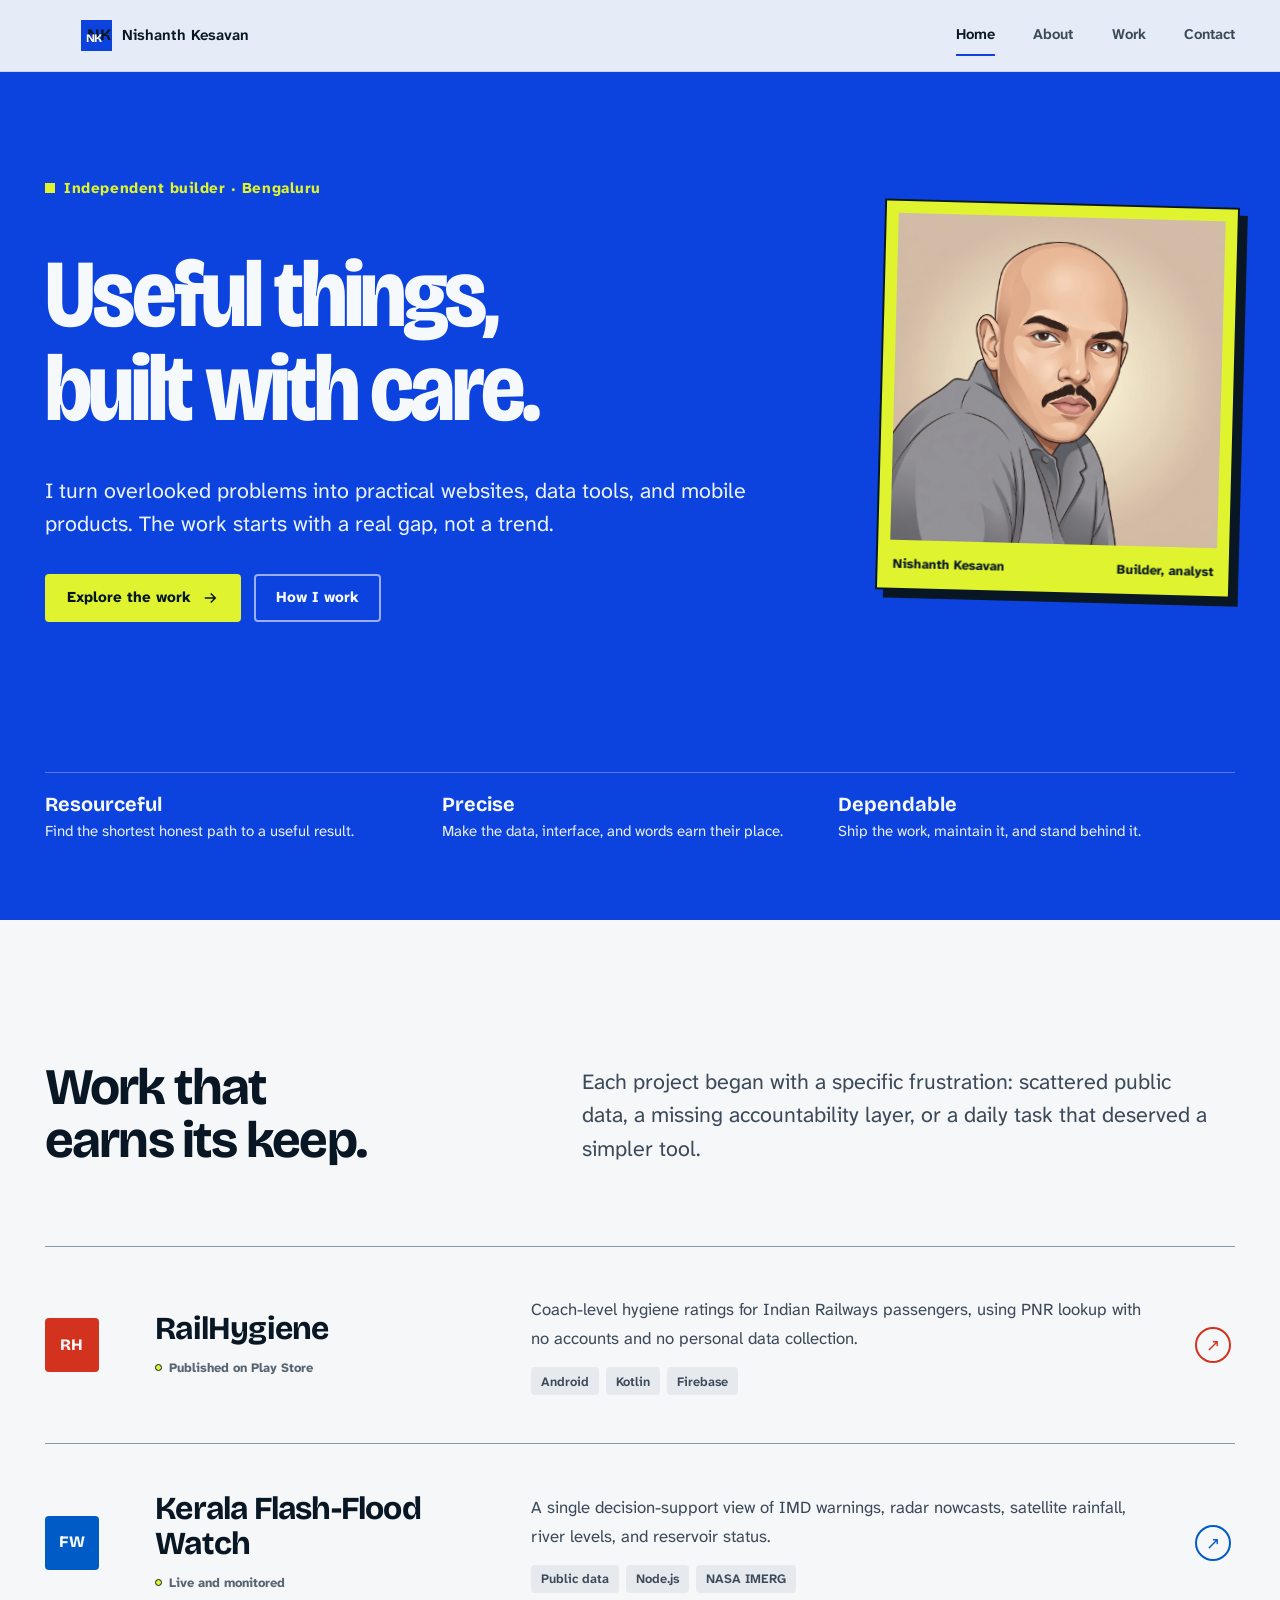
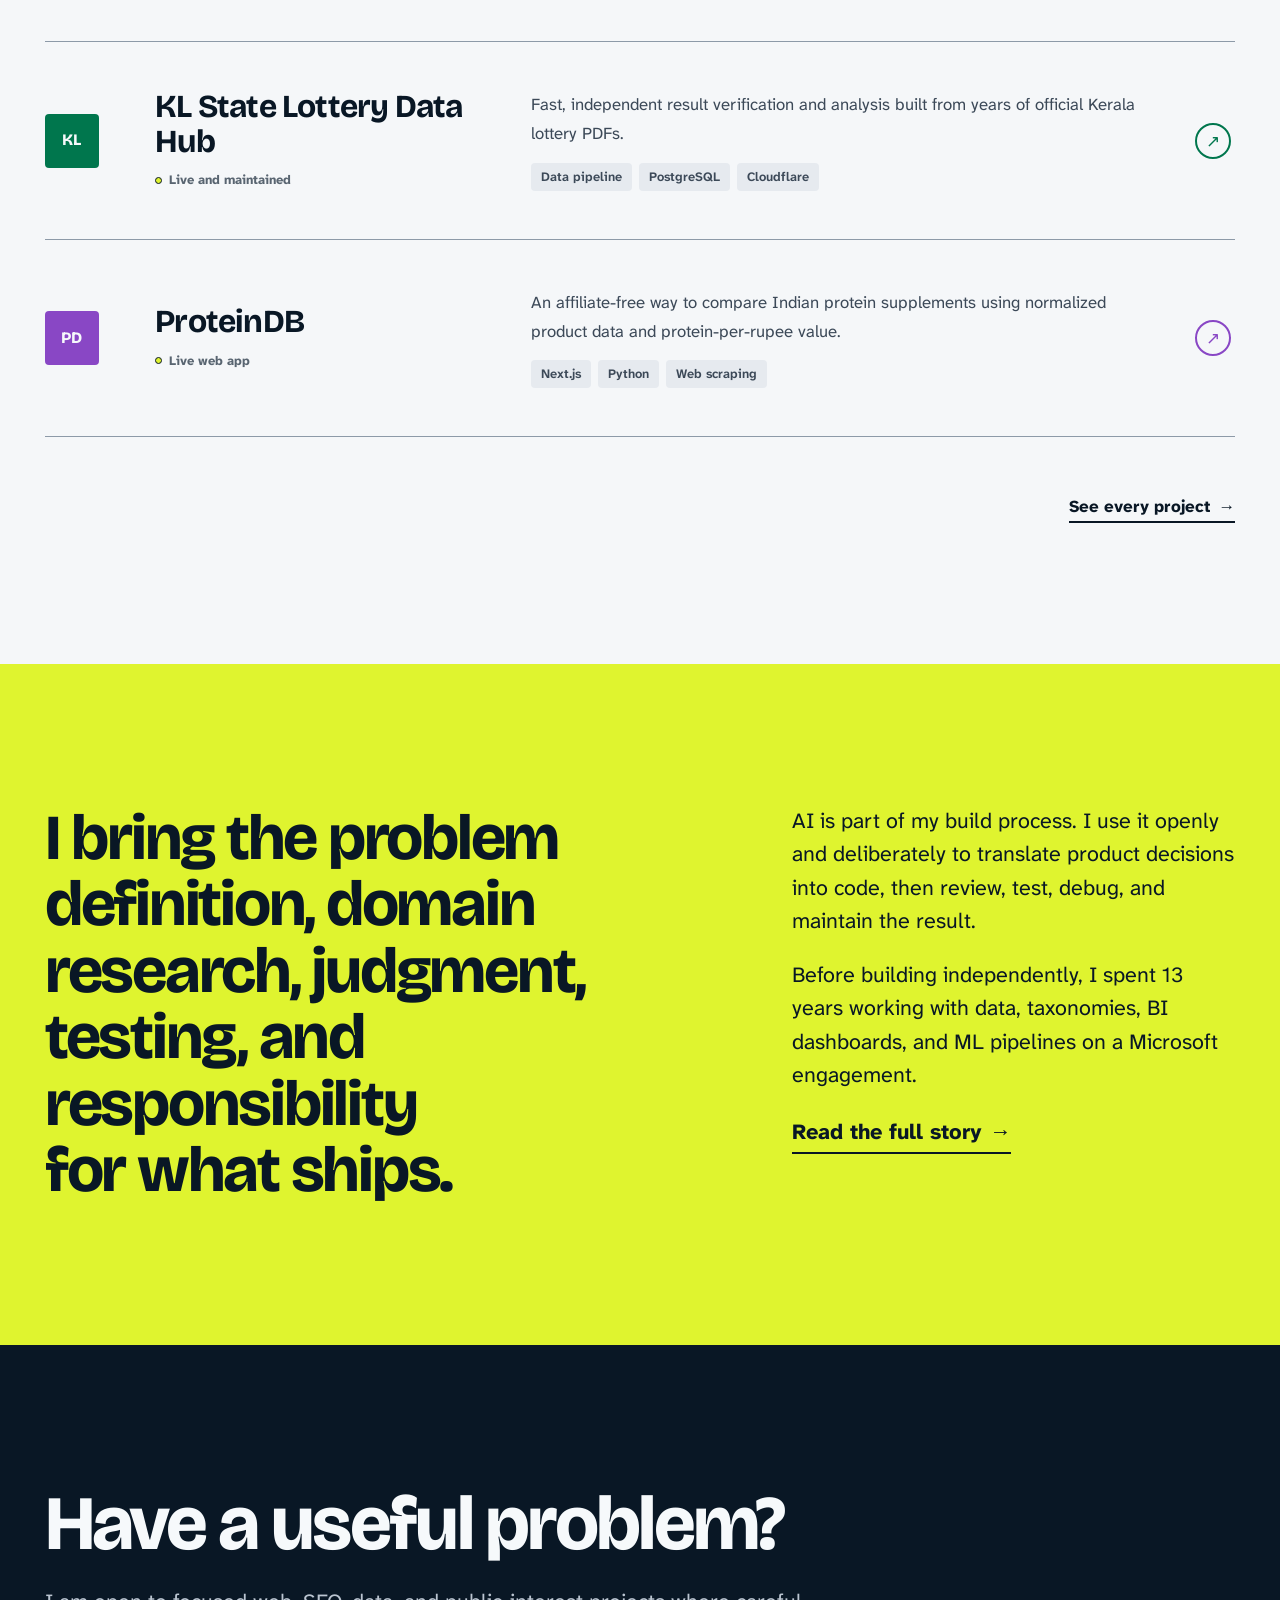
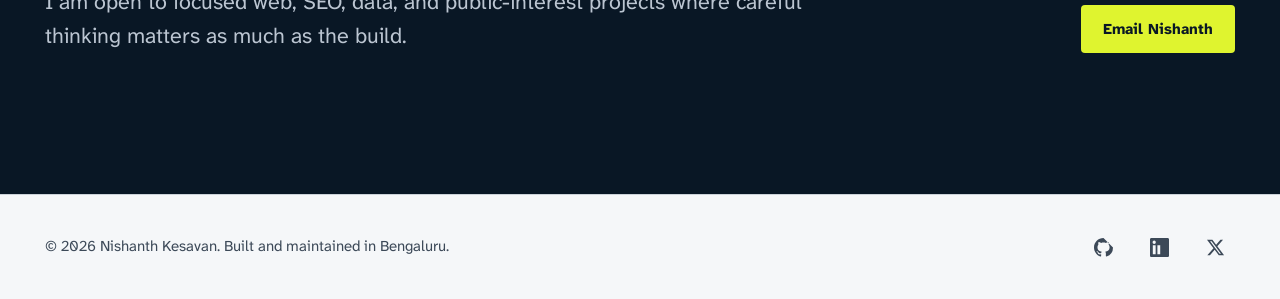
==== commit 1115b7cf: "Redesign personal portfolio with builder identity" ====
--- a/index.html
+++ b/index.html
@@ -1,353 +1,188 @@
 <!DOCTYPE html>
 <html lang="en">
-
 <head>
   <meta charset="UTF-8">
   <meta name="viewport" content="width=device-width, initial-scale=1.0">
-  <title>Nishanth Kesavan — Builder & Problem-Solver</title>
-  <meta name="description"
-    content="Nishanth Kesavan builds practical tools for real problems in India. Creator of RailHygiene, KL State Lottery Data Hub, Kerala Flash-Flood Watch, ProteinDB, and Padham.">
+  <title>Nishanth Kesavan | Independent Builder</title>
+  <meta name="description" content="Nishanth Kesavan builds practical websites, data tools, and mobile products for problems that deserve a useful answer.">
   <meta name="author" content="Nishanth Kesavan">
-  <meta property="og:title" content="Nishanth Kesavan — Builder & Problem-Solver">
-  <meta property="og:description"
-    content="Android apps, decision-support dashboards, and data tools for Indian public problems.">
+  <meta name="theme-color" content="#2946d8">
+  <meta property="og:title" content="Nishanth Kesavan | Independent Builder">
+  <meta property="og:description" content="Useful websites, data tools, and mobile products, built with care in Bengaluru.">
   <meta property="og:type" content="website">
   <meta property="og:url" content="https://nishanthkesavan.in/">
   <meta property="og:image" content="https://nishanthkesavan.in/assets/images/avatar.png">
   <meta name="twitter:card" content="summary">
   <meta name="twitter:site" content="@kinkate18nic">
   <link rel="canonical" href="https://nishanthkesavan.in/">
-  <link rel="icon"
-    href="data:image/svg+xml,<svg xmlns='http://www.w3.org/2000/svg' viewBox='0 0 100 100'><text y='.9em' font-size='90'>⚡</text></svg>">
-  <link rel="stylesheet" href="/css/styles.css">
+  <link rel="icon" href="/assets/favicon.svg" type="image/svg+xml">
+  <link rel="stylesheet" href="/css/styles.css?v=3">
 </head>
-
 <body>
-
-  <!-- ═══════════════ NAVBAR ═══════════════ -->
-  <nav class="navbar" id="navbar">
+  <nav class="navbar" id="navbar" aria-label="Primary navigation">
     <div class="navbar__inner">
-      <a href="/" class="navbar__logo">
-        <span class="navbar__logo-dot"></span>
-        NK
+      <a href="/" class="navbar__logo" aria-label="Nishanth Kesavan, home">
+        <span class="navbar__logo-dot" aria-hidden="true"></span>NK
       </a>
       <div class="navbar__links">
         <a href="/" class="navbar__link active">Home</a>
         <a href="/about/" class="navbar__link">About</a>
-        <a href="/projects/" class="navbar__link">Projects</a>
+        <a href="/projects/" class="navbar__link">Work</a>
         <a href="#contact" class="navbar__link">Contact</a>
       </div>
-      <button class="navbar__hamburger" id="hamburger" aria-label="Toggle navigation menu">
-        <span></span>
-        <span></span>
-        <span></span>
+      <button class="navbar__hamburger" id="hamburger" aria-label="Open navigation menu" aria-expanded="false" aria-controls="mobile-menu">
+        <span></span><span></span><span></span>
       </button>
     </div>
     <div class="navbar__mobile-menu" id="mobile-menu">
       <a href="/" class="navbar__mobile-link">Home</a>
       <a href="/about/" class="navbar__mobile-link">About</a>
-      <a href="/projects/" class="navbar__mobile-link">Projects</a>
+      <a href="/projects/" class="navbar__mobile-link">Work</a>
       <a href="#contact" class="navbar__mobile-link">Contact</a>
     </div>
   </nav>
 
-  <!-- ═══════════════ HERO ═══════════════ -->
-  <section class="hero" id="hero">
-    <div class="hero__bg">
-      <div class="hero__orb hero__orb--1"></div>
-      <div class="hero__orb hero__orb--2"></div>
-      <div class="hero__orb hero__orb--3"></div>
-    </div>
-    <div class="hero__content">
-      <img src="/assets/images/avatar.png" alt="Nishanth Kesavan" class="hero__avatar fade-in">
-      <p class="hero__greeting fade-in fade-in-delay-1">Hello, I'm</p>
-      <h1 class="hero__name fade-in fade-in-delay-2">
-        Nishanth <span class="gradient-text">Kesavan</span>
-      </h1>
-      <p class="hero__tagline fade-in fade-in-delay-3">
-        I spent 13 years in corporate tech, working on data analysis, taxonomies, BI dashboards, and ML pipelines for
-        Microsoft. Then I stepped away to build things that I felt were missing, from an Android app that tracks Indian
-        Railways coach hygiene to a multi-source flood monitoring dashboard for Kerala. I am not a professional developer,
-        every project here was built with the help of AI, and I believe that is a strength worth talking about.
-      </p>
-      <div class="hero__cta-group fade-in fade-in-delay-4">
-        <a href="/projects/" class="btn btn--primary">
-          View Projects
-          <svg xmlns="http://www.w3.org/2000/svg" width="18" height="18" viewBox="0 0 24 24" fill="none"
-            stroke="currentColor" stroke-width="2" stroke-linecap="round" stroke-linejoin="round">
-            <path d="m9 18 6-6-6-6" />
-          </svg>
+  <main>
+    <section class="hero" aria-labelledby="hero-title">
+      <div class="hero__content">
+        <div class="hero__copy">
+          <p class="hero__greeting">Independent builder · Bengaluru</p>
+          <h1 class="hero__name" id="hero-title">Useful things, built with care.</h1>
+          <p class="hero__tagline">
+            I turn overlooked problems into practical websites, data tools, and mobile products. The work starts with a real gap, not a trend.
+          </p>
+          <div class="hero__cta-group">
+            <a href="#selected-work" class="btn btn--primary">
+              Explore the work
+              <svg aria-hidden="true" viewBox="0 0 24 24" fill="none" stroke="currentColor" stroke-width="2"><path d="M5 12h14M13 6l6 6-6 6"/></svg>
+            </a>
+            <a href="/about/" class="btn btn--secondary">How I work</a>
+          </div>
+        </div>
+
+        <figure class="hero__portrait">
+          <img src="/assets/images/avatar.png" alt="Illustrated portrait of Nishanth Kesavan" class="hero__avatar" width="1024" height="1024">
+          <figcaption>
+            <span>Nishanth Kesavan</span>
+            <span>Builder, analyst</span>
+          </figcaption>
+        </figure>
+
+        <ul class="hero__proof" aria-label="Working principles">
+          <li><strong>Resourceful</strong>Find the shortest honest path to a useful result.</li>
+          <li><strong>Precise</strong>Make the data, interface, and words earn their place.</li>
+          <li><strong>Dependable</strong>Ship the work, maintain it, and stand behind it.</li>
+        </ul>
+      </div>
+    </section>
+
+    <section class="section" id="selected-work" aria-labelledby="work-title">
+      <div class="container">
+        <header class="section-header">
+          <h2 class="section-header__title" id="work-title">Work that earns its keep.</h2>
+          <p class="section-header__description">
+            Each project began with a specific frustration: scattered public data, a missing accountability layer, or a daily task that deserved a simpler tool.
+          </p>
+        </header>
+
+        <div class="work-index">
+          <a href="/projects/railhygiene/" class="work-item work-item--rail">
+            <span class="work-item__mark" aria-hidden="true">RH</span>
+            <div>
+              <h3 class="work-item__title">RailHygiene</h3>
+              <p class="work-item__status">Published on Play Store</p>
+            </div>
+            <div class="work-item__summary">
+              <p class="work-item__description">Coach-level hygiene ratings for Indian Railways passengers, using PNR lookup with no accounts and no personal data collection.</p>
+              <div class="work-item__tags"><span>Android</span><span>Kotlin</span><span>Firebase</span></div>
+            </div>
+            <span class="work-item__arrow" aria-hidden="true">↗</span>
+          </a>
+
+          <a href="/projects/flash-flood-keralam/" class="work-item work-item--flood">
+            <span class="work-item__mark" aria-hidden="true">FW</span>
+            <div>
+              <h3 class="work-item__title">Kerala Flash-Flood Watch</h3>
+              <p class="work-item__status">Live and monitored</p>
+            </div>
+            <div class="work-item__summary">
+              <p class="work-item__description">A single decision-support view of IMD warnings, radar nowcasts, satellite rainfall, river levels, and reservoir status.</p>
+              <div class="work-item__tags"><span>Public data</span><span>Node.js</span><span>NASA IMERG</span></div>
+            </div>
+            <span class="work-item__arrow" aria-hidden="true">↗</span>
+          </a>
+
+          <a href="/projects/kerala-lottery-hub/" class="work-item work-item--lottery">
+            <span class="work-item__mark" aria-hidden="true">KL</span>
+            <div>
+              <h3 class="work-item__title">KL State Lottery Data Hub</h3>
+              <p class="work-item__status">Live and maintained</p>
+            </div>
+            <div class="work-item__summary">
+              <p class="work-item__description">Fast, independent result verification and analysis built from years of official Kerala lottery PDFs.</p>
+              <div class="work-item__tags"><span>Data pipeline</span><span>PostgreSQL</span><span>Cloudflare</span></div>
+            </div>
+            <span class="work-item__arrow" aria-hidden="true">↗</span>
+          </a>
+
+          <a href="/projects/protein-aggregator/" class="work-item work-item--protein">
+            <span class="work-item__mark" aria-hidden="true">PD</span>
+            <div>
+              <h3 class="work-item__title">ProteinDB</h3>
+              <p class="work-item__status">Live web app</p>
+            </div>
+            <div class="work-item__summary">
+              <p class="work-item__description">An affiliate-free way to compare Indian protein supplements using normalized product data and protein-per-rupee value.</p>
+              <div class="work-item__tags"><span>Next.js</span><span>Python</span><span>Web scraping</span></div>
+            </div>
+            <span class="work-item__arrow" aria-hidden="true">↗</span>
+          </a>
+        </div>
+
+        <div class="section-tail">
+          <a href="/projects/" class="text-link">See every project <span aria-hidden="true">→</span></a>
+        </div>
+      </div>
+    </section>
+
+    <section class="section studio-note" aria-labelledby="studio-note-title">
+      <div class="container studio-note__grid">
+        <h2 class="studio-note__quote" id="studio-note-title">I bring the problem definition, domain research, judgment, testing, and responsibility for what ships.</h2>
+        <div class="studio-note__body">
+          <p>AI is part of my build process. I use it openly and deliberately to translate product decisions into code, then review, test, debug, and maintain the result.</p>
+          <p>Before building independently, I spent 13 years working with data, taxonomies, BI dashboards, and ML pipelines on a Microsoft engagement.</p>
+          <a href="/about/" class="text-link">Read the full story <span aria-hidden="true">→</span></a>
+        </div>
+      </div>
+    </section>
+
+    <section class="section contact-block" id="contact" aria-labelledby="contact-title">
+      <div class="container contact-block__grid">
+        <div>
+          <h2 id="contact-title">Have a useful problem?</h2>
+          <p>I am open to focused web, SEO, data, and public-interest projects where careful thinking matters as much as the build.</p>
+        </div>
+        <a href="mailto:nishanth.kesavan@outlook.com" class="btn btn--primary">Email Nishanth</a>
+      </div>
+    </section>
+  </main>
+
+  <footer class="footer">
+    <div class="container">
+      <p class="footer__text">© 2026 Nishanth Kesavan. Built and maintained in Bengaluru.</p>
+      <div class="footer__social">
+        <a href="https://github.com/kinkate18nic" target="_blank" rel="noopener" class="footer__social-link" aria-label="GitHub">
+          <svg viewBox="0 0 24 24" fill="currentColor" aria-hidden="true"><path d="M12 0C5.37 0 0 5.37 0 12c0 5.31 3.435 9.795 8.205 11.385.6.105.825-.255.825-.57 0-.285-.015-1.23-.015-2.235-3.015.555-3.795-.735-4.035-1.41-.135-.345-.72-1.41-1.23-1.695-.42-.225-1.02-.78-.015-.795.945-.015 1.62.87 1.845 1.23 1.08 1.815 2.805 1.305 3.495.99.105-.78.42-1.305.765-1.605-2.67-.3-5.46-1.335-5.46-5.925 0-1.305.465-2.385 1.23-3.225-.12-.3-.54-1.53.12-3.18 0 0 1.005-.315 3.3 1.23.96-.27 1.98-.405 3-.405s2.04.135 3 .405c2.295-1.56 3.3-1.23 3.3-1.23.66 1.65.24 2.88.12 3.18.765.84 1.23 1.905 1.23 3.225 0 4.605-2.805 5.625-5.475 5.925.435.375.81 1.095.81 2.22 0 1.605-.015 2.895-.015 3.3 0 .315.225.69.825.57A12.02 12.02 0 0 0 24 12z"/></svg>
         </a>
-        <a href="/about/" class="btn btn--secondary">
-          Read My CV
+        <a href="https://www.linkedin.com/in/nishanth-kesavan/" target="_blank" rel="noopener" class="footer__social-link" aria-label="LinkedIn">
+          <svg viewBox="0 0 24 24" fill="currentColor" aria-hidden="true"><path d="M20.447 20.452h-3.554v-5.569c0-1.328-.027-3.037-1.852-3.037-1.853 0-2.136 1.445-2.136 2.939v5.667H9.351V9h3.564v11.452zM5.337 7.433A2.062 2.062 0 1 1 5.337 3.31a2.062 2.062 0 0 1 0 4.123zM7.119 20.452H3.555V9h3.564zM22.225 0H1.771C.792 0 0 .774 0 1.729v20.542C0 23.227.792 24 1.771 24h20.451C23.2 24 24 23.227 24 22.271V1.729C24 .774 23.2 0 22.222 0z"/></svg>
+        </a>
+        <a href="https://x.com/kinkate18nic" target="_blank" rel="noopener" class="footer__social-link" aria-label="X">
+          <svg viewBox="0 0 24 24" fill="currentColor" aria-hidden="true"><path d="M18.244 2.25h3.308l-7.227 8.26 8.502 11.24H16.17l-5.214-6.817L4.99 21.75H1.68l7.73-8.835L1.254 2.25H8.08l4.713 6.231zm-1.161 17.52h1.833L7.084 4.126H5.117z"/></svg>
         </a>
       </div>
     </div>
-  </section>
-
-  <!-- ═══════════════ FEATURED PROJECTS ═══════════════ -->
-  <section class="section" id="featured-projects">
-    <div class="container">
-      <div class="section-header fade-in">
-        <p class="section-header__eyebrow">What I've Built</p>
-        <h2 class="section-header__title">Featured Projects</h2>
-        <p class="section-header__description">
-          I would say these are the tools I wished existed but could not find. So I built them myself, each one
-          addressing a gap I personally encountered.
-        </p>
-      </div>
-
-      <div class="projects-grid">
-
-        <!-- RailHygiene -->
-        <a href="/projects/railhygiene/" class="project-card fade-in fade-in-delay-1" id="card-railhygiene">
-          <div class="project-card__image-wrap">
-            <div class="project-card__image"
-              style="background: linear-gradient(135deg, #1a2332, #0d1926); display:flex; align-items:center; justify-content:center;">
-              <span style="font-size:3rem;">🚂</span>
-            </div>
-            <span class="project-card__badge project-card__badge--published">Published</span>
-          </div>
-          <div class="project-card__body">
-            <h3 class="project-card__title">RailHygiene</h3>
-            <p class="project-card__description">
-              Indian Railways carries over 20 million passengers daily, yet there is no way to check how clean your
-              assigned coach actually is. RailHygiene lets you look up a train by PNR and see community-sourced hygiene
-              ratings, no account required, no personal data collected.
-            </p>
-            <div class="project-card__tags">
-              <span class="tag">Kotlin</span>
-              <span class="tag">Jetpack Compose</span>
-              <span class="tag">Firebase</span>
-              <span class="tag">Android</span>
-              <span class="tag">AI-Assisted</span>
-            </div>
-            <span class="project-card__link">
-              Learn more
-              <svg xmlns="http://www.w3.org/2000/svg" width="16" height="16" viewBox="0 0 24 24" fill="none"
-                stroke="currentColor" stroke-width="2" stroke-linecap="round" stroke-linejoin="round">
-                <path d="m9 18 6-6-6-6" />
-              </svg>
-            </span>
-          </div>
-        </a>
-
-        <!-- Kerala Flash-Flood Watch -->
-        <a href="/projects/flash-flood-keralam/" class="project-card fade-in fade-in-delay-2" id="card-flood">
-          <div class="project-card__image-wrap">
-            <div class="project-card__image"
-              style="background: linear-gradient(135deg, #0d1f26, #0a1828); display:flex; align-items:center; justify-content:center;">
-              <span style="font-size:3rem;">🌊</span>
-            </div>
-            <span class="project-card__badge project-card__badge--live">Live</span>
-          </div>
-          <div class="project-card__body">
-            <h3 class="project-card__title">Kerala Flash-Flood Watch</h3>
-            <p class="project-card__description">
-              A decision-support dashboard that brings together IMD warnings, NASA satellite rainfall, CWC river levels,
-              radar nowcasts, and reservoir status into one place. The goal is practical: help anyone monitoring Kerala
-              monsoons interpret multiple data signals without jumping between ten different websites.
-            </p>
-            <div class="project-card__tags">
-              <span class="tag">JavaScript</span>
-              <span class="tag">Node.js</span>
-              <span class="tag">GitHub Actions</span>
-              <span class="tag">NASA IMERG</span>
-              <span class="tag">AI-Assisted</span>
-            </div>
-            <span class="project-card__link">
-              Learn more
-              <svg xmlns="http://www.w3.org/2000/svg" width="16" height="16" viewBox="0 0 24 24" fill="none"
-                stroke="currentColor" stroke-width="2" stroke-linecap="round" stroke-linejoin="round">
-                <path d="m9 18 6-6-6-6" />
-              </svg>
-            </span>
-          </div>
-        </a>
-
-        <!-- Protein Aggregator -->
-        <a href="/projects/protein-aggregator/" class="project-card fade-in fade-in-delay-3" id="card-protein">
-          <div class="project-card__image-wrap">
-            <div class="project-card__image"
-              style="background: linear-gradient(135deg, #1a1d2e, #13162a); display:flex; align-items:center; justify-content:center;">
-              <span style="font-size:3rem;">🧬</span>
-            </div>
-            <span class="project-card__badge project-card__badge--live">Live</span>
-          </div>
-          <div class="project-card__body">
-            <h3 class="project-card__title">ProteinDB</h3>
-            <p class="project-card__description">
-              India's protein supplement market is crowded, and most review sites are affiliate-driven. ProteinDB
-              scrapes product data from major e-commerce platforms, normalizes it, and ranks every product by
-              protein-per-rupee value with objective quality scoring. No affiliate links, purely data-driven.
-            </p>
-            <div class="project-card__tags">
-              <span class="tag">Next.js</span>
-              <span class="tag">TypeScript</span>
-              <span class="tag">Python</span>
-              <span class="tag">Scraper</span>
-              <span class="tag">AI-Assisted</span>
-            </div>
-            <span class="project-card__link">
-              Learn more
-              <svg xmlns="http://www.w3.org/2000/svg" width="16" height="16" viewBox="0 0 24 24" fill="none"
-                stroke="currentColor" stroke-width="2" stroke-linecap="round" stroke-linejoin="round">
-                <path d="m9 18 6-6-6-6" />
-              </svg>
-            </span>
-          </div>
-        </a>
-
-        <!-- Padham -->
-        <a href="/projects/padham/" class="project-card fade-in fade-in-delay-4" id="card-padham">
-          <div class="project-card__image-wrap">
-            <div class="project-card__image"
-              style="background: linear-gradient(135deg, #1f1a2e, #18132a); display:flex; align-items:center; justify-content:center;">
-              <span style="font-size:3rem;">📖</span>
-            </div>
-            <span class="project-card__badge project-card__badge--published">Published</span>
-          </div>
-          <div class="project-card__body">
-            <h3 class="project-card__title">Padham</h3>
-            <p class="project-card__description">
-              Many of us grew up hearing texts like Harinamakeerthanam but never had a clean way to learn them verse by
-              verse. Padham presents one verse at a time in a calm, minimal interface, fully offline, with zero ads and
-              zero data collection.
-            </p>
-            <div class="project-card__tags">
-              <span class="tag">Kotlin</span>
-              <span class="tag">Jetpack Compose</span>
-              <span class="tag">Local-first</span>
-              <span class="tag">Android</span>
-              <span class="tag">AI-Assisted</span>
-            </div>
-            <span class="project-card__link">
-              Learn more
-              <svg xmlns="http://www.w3.org/2000/svg" width="16" height="16" viewBox="0 0 24 24" fill="none"
-                stroke="currentColor" stroke-width="2" stroke-linecap="round" stroke-linejoin="round">
-                <path d="m9 18 6-6-6-6" />
-              </svg>
-            </span>
-          </div>
-        </a>
-
-        <!-- KL State Lottery Data Hub -->
-        <a href="/projects/kerala-lottery-hub/" class="project-card fade-in fade-in-delay-5" id="card-lottery">
-          <div class="project-card__image-wrap">
-            <div class="project-card__image"
-              style="background: linear-gradient(135deg, #122c1e, #0a1a11); display:flex; align-items:center; justify-content:center;">
-              <span style="font-size:3rem;">🎫</span>
-            </div>
-            <span class="project-card__badge project-card__badge--live">Live</span>
-          </div>
-          <div class="project-card__body">
-            <h3 class="project-card__title">KL State Lottery Data Hub</h3>
-            <p class="project-card__description">
-              A robust, independent search and verification platform for Kerala State Lottery draws. Powered by a
-              Python data pipeline that ingested years of historical PDF results into a relational database, it offers
-              lightning-fast result verification and detailed statistical analysis on Cloudflare Workers.
-            </p>
-            <div class="project-card__tags">
-              <span class="tag">Next.js</span>
-              <span class="tag">TypeScript</span>
-              <span class="tag">Python</span>
-              <span class="tag">PostgreSQL</span>
-              <span class="tag">Cloudflare Workers</span>
-              <span class="tag">AI-Assisted</span>
-            </div>
-            <span class="project-card__link">
-              Learn more
-              <svg xmlns="http://www.w3.org/2000/svg" width="16" height="16" viewBox="0 0 24 24" fill="none"
-                stroke="currentColor" stroke-width="2" stroke-linecap="round" stroke-linejoin="round">
-                <path d="m9 18 6-6-6-6" />
-              </svg>
-            </span>
-          </div>
-        </a>
-
-      </div>
-    </div>
-  </section>
-
-  <!-- ═══════════════ CONTACT ═══════════════ -->
-  <section class="section section--compact" id="contact">
-    <div class="container">
-      <div class="section-header fade-in">
-        <p class="section-header__eyebrow">Get in Touch</p>
-        <h2 class="section-header__title">Reach Out</h2>
-        <p class="section-header__description">
-          I am open to collaboration on projects that solve real problems, particularly in public data, civic tech, and
-          tools for Indian users. If you have something specific in mind, I would be happy to hear about it.
-        </p>
-      </div>
-
-      <div class="contact-links fade-in">
-        <a href="mailto:nishanth.kesavan@outlook.com" class="contact-link" id="contact-email">
-          <svg xmlns="http://www.w3.org/2000/svg" width="18" height="18" viewBox="0 0 24 24" fill="none"
-            stroke="currentColor" stroke-width="2" stroke-linecap="round" stroke-linejoin="round">
-            <rect width="20" height="16" x="2" y="4" rx="2" />
-            <path d="m22 7-8.97 5.7a1.94 1.94 0 0 1-2.06 0L2 7" />
-          </svg>
-          nishanth.kesavan@outlook.com
-        </a>
-        <a href="https://github.com/kinkate18nic" target="_blank" rel="noopener" class="contact-link"
-          id="contact-github">
-          <svg xmlns="http://www.w3.org/2000/svg" width="18" height="18" viewBox="0 0 24 24" fill="currentColor">
-            <path
-              d="M12 0C5.37 0 0 5.37 0 12c0 5.31 3.435 9.795 8.205 11.385.6.105.825-.255.825-.57 0-.285-.015-1.23-.015-2.235-3.015.555-3.795-.735-4.035-1.41-.135-.345-.72-1.41-1.23-1.695-.42-.225-1.02-.78-.015-.795.945-.015 1.62.87 1.845 1.23 1.08 1.815 2.805 1.305 3.495.99.105-.78.42-1.305.765-1.605-2.67-.3-5.46-1.335-5.46-5.925 0-1.305.465-2.385 1.23-3.225-.12-.3-.54-1.53.12-3.18 0 0 1.005-.315 3.3 1.23.96-.27 1.98-.405 3-.405s2.04.135 3 .405c2.295-1.56 3.3-1.23 3.3-1.23.66 1.65.24 2.88.12 3.18.765.84 1.23 1.905 1.23 3.225 0 4.605-2.805 5.625-5.475 5.925.435.375.81 1.095.81 2.22 0 1.605-.015 2.895-.015 3.3 0 .315.225.69.825.57A12.02 12.02 0 0 0 24 12c0-6.63-5.37-12-12-12z" />
-          </svg>
-          GitHub
-        </a>
-        <a href="https://www.linkedin.com/in/nishanth-kesavan/" target="_blank" rel="noopener" class="contact-link"
-          id="contact-linkedin">
-          <svg xmlns="http://www.w3.org/2000/svg" width="18" height="18" viewBox="0 0 24 24" fill="currentColor">
-            <path
-              d="M20.447 20.452h-3.554v-5.569c0-1.328-.027-3.037-1.852-3.037-1.853 0-2.136 1.445-2.136 2.939v5.667H9.351V9h3.414v1.561h.046c.477-.9 1.637-1.85 3.37-1.85 3.601 0 4.267 2.37 4.267 5.455v6.286zM5.337 7.433a2.062 2.062 0 0 1-2.063-2.065 2.064 2.064 0 1 1 2.063 2.065zm1.782 13.019H3.555V9h3.564v11.452zM22.225 0H1.771C.792 0 0 .774 0 1.729v20.542C0 23.227.792 24 1.771 24h20.451C23.2 24 24 23.227 24 22.271V1.729C24 .774 23.2 0 22.222 0h.003z" />
-          </svg>
-          LinkedIn
-        </a>
-        <a href="https://x.com/kinkate18nic" target="_blank" rel="noopener" class="contact-link" id="contact-twitter">
-          <svg xmlns="http://www.w3.org/2000/svg" width="18" height="18" viewBox="0 0 24 24" fill="currentColor">
-            <path
-              d="M18.244 2.25h3.308l-7.227 8.26 8.502 11.24H16.17l-5.214-6.817L4.99 21.75H1.68l7.73-8.835L1.254 2.25H8.08l4.713 6.231zm-1.161 17.52h1.833L7.084 4.126H5.117z" />
-          </svg>
-          X / Twitter
-        </a>
-      </div>
-    </div>
-  </section>
-
-  <!-- ═══════════════ FOOTER ═══════════════ -->
-  <footer class="footer">
-    <div class="container">
-      <div class="footer__social">
-        <a href="https://github.com/kinkate18nic" target="_blank" rel="noopener" class="footer__social-link"
-          aria-label="GitHub">
-          <svg xmlns="http://www.w3.org/2000/svg" width="20" height="20" viewBox="0 0 24 24" fill="currentColor">
-            <path
-              d="M12 0C5.37 0 0 5.37 0 12c0 5.31 3.435 9.795 8.205 11.385.6.105.825-.255.825-.57 0-.285-.015-1.23-.015-2.235-3.015.555-3.795-.735-4.035-1.41-.135-.345-.72-1.41-1.23-1.695-.42-.225-1.02-.78-.015-.795.945-.015 1.62.87 1.845 1.23 1.08 1.815 2.805 1.305 3.495.99.105-.78.42-1.305.765-1.605-2.67-.3-5.46-1.335-5.46-5.925 0-1.305.465-2.385 1.23-3.225-.12-.3-.54-1.53.12-3.18 0 0 1.005-.315 3.3 1.23.96-.27 1.98-.405 3-.405s2.04.135 3 .405c2.295-1.56 3.3-1.23 3.3-1.23.66 1.65.24 2.88.12 3.18.765.84 1.23 1.905 1.23 3.225 0 4.605-2.805 5.625-5.475 5.925.435.375.81 1.095.81 2.22 0 1.605-.015 2.895-.015 3.3 0 .315.225.69.825.57A12.02 12.02 0 0 0 24 12c0-6.63-5.37-12-12-12z" />
-          </svg>
-        </a>
-        <a href="https://www.linkedin.com/in/nishanth-kesavan/" target="_blank" rel="noopener"
-          class="footer__social-link" aria-label="LinkedIn">
-          <svg xmlns="http://www.w3.org/2000/svg" width="20" height="20" viewBox="0 0 24 24" fill="currentColor">
-            <path
-              d="M20.447 20.452h-3.554v-5.569c0-1.328-.027-3.037-1.852-3.037-1.853 0-2.136 1.445-2.136 2.939v5.667H9.351V9h3.414v1.561h.046c.477-.9 1.637-1.85 3.37-1.85 3.601 0 4.267 2.37 4.267 5.455v6.286zM5.337 7.433a2.062 2.062 0 0 1-2.063-2.065 2.064 2.064 0 1 1 2.063 2.065zm1.782 13.019H3.555V9h3.564v11.452zM22.225 0H1.771C.792 0 0 .774 0 1.729v20.542C0 23.227.792 24 1.771 24h20.451C23.2 24 24 23.227 24 22.271V1.729C24 .774 23.2 0 22.222 0h.003z" />
-          </svg>
-        </a>
-        <a href="https://x.com/kinkate18nic" target="_blank" rel="noopener" class="footer__social-link"
-          aria-label="X / Twitter">
-          <svg xmlns="http://www.w3.org/2000/svg" width="20" height="20" viewBox="0 0 24 24" fill="currentColor">
-            <path
-              d="M18.244 2.25h3.308l-7.227 8.26 8.502 11.24H16.17l-5.214-6.817L4.99 21.75H1.68l7.73-8.835L1.254 2.25H8.08l4.713 6.231zm-1.161 17.52h1.833L7.084 4.126H5.117z" />
-          </svg>
-        </a>
-      </div>
-      <p class="footer__text">© 2026 Nishanth Kesavan. Built with patience and purpose.</p>
-    </div>
   </footer>
-
   <script src="/js/main.js"></script>
 </body>
-
-</html>+</html>
--- a/css/styles.css
+++ b/css/styles.css
@@ -1,77 +1,67 @@
-/* ============================================================
-   STYLES — nishanthkesavan.in
-   ============================================================ */
-
 @import url('design-tokens.css');
-@import url('https://fonts.googleapis.com/css2?family=Inter:wght@300;400;500;600;700&family=Space+Grotesk:wght@400;500;600;700&family=JetBrains+Mono:wght@400;500&display=swap');
-
-/* ── Reset & Base ────────────────────────────────────────── */
+@import url('https://fonts.googleapis.com/css2?family=Atkinson+Hyperlegible+Next:opsz,wght@12..72,400;12..72,500;12..72,600;12..72,700&family=Bricolage+Grotesque:opsz,wdth,wght@12..96,75..100,400..800&display=swap');
+
 *, *::before, *::after {
+  box-sizing: border-box;
   margin: 0;
   padding: 0;
-  box-sizing: border-box;
 }
 
 html {
   scroll-behavior: smooth;
+  scroll-padding-top: calc(var(--nav-height) + 24px);
   -webkit-font-smoothing: antialiased;
-  -moz-osx-font-smoothing: grayscale;
+  text-rendering: optimizeLegibility;
 }
 
 body {
+  min-width: 320px;
+  overflow-x: hidden;
+  color: var(--color-text-primary);
+  background: var(--color-bg-primary);
   font-family: var(--font-body);
   font-size: var(--fs-body);
-  font-weight: var(--fw-regular);
   line-height: var(--lh-normal);
+}
+
+body::selection {
   color: var(--color-text-primary);
-  background-color: var(--color-bg-primary);
-  overflow-x: hidden;
+  background: var(--color-highlight);
 }
 
 a {
-  color: var(--color-accent);
+  color: inherit;
   text-decoration: none;
-  transition: color var(--duration-fast) var(--ease-out);
-}
-
-a:hover {
-  color: var(--color-accent-hover);
 }
 
 img {
+  display: block;
   max-width: 100%;
   height: auto;
-  display: block;
 }
 
 ul, ol { list-style: none; }
-
-/* ── Utility ─────────────────────────────────────────────── */
+button, input { font: inherit; }
+
+:focus-visible {
+  outline: 3px solid var(--color-highlight);
+  outline-offset: 4px;
+}
+
 .container {
-  width: 100%;
-  max-width: var(--max-width);
-  margin: 0 auto;
-  padding: 0 var(--space-xl);
-}
-
-.container--narrow {
-  max-width: var(--max-width-narrow);
-}
+  width: min(calc(100% - clamp(2rem, 7vw, 6rem)), var(--max-width));
+  margin-inline: auto;
+}
+
+.container--narrow { max-width: var(--max-width-narrow); }
 
 .section {
-  padding: var(--space-5xl) 0;
   position: relative;
+  padding-block: clamp(5rem, 11vw, var(--space-5xl));
 }
 
 .section--compact {
-  padding: var(--space-3xl) 0;
-}
-
-.gradient-text {
-  background: var(--gradient-text);
-  -webkit-background-clip: text;
-  background-clip: text;
-  -webkit-text-fill-color: transparent;
+  padding-block: clamp(3.5rem, 8vw, var(--space-4xl));
 }
 
 .sr-only {
@@ -83,1088 +73,774 @@
   overflow: hidden;
   clip: rect(0, 0, 0, 0);
   white-space: nowrap;
-  border-width: 0;
-}
-
-/* ── Fade-in animation ───────────────────────────────────── */
+  border: 0;
+}
+
 .fade-in {
-  opacity: 0;
-  transform: translateY(24px);
-  transition: opacity var(--duration-slow) var(--ease-out),
-              transform var(--duration-slow) var(--ease-out);
-}
-
-.fade-in.visible {
   opacity: 1;
-  transform: translateY(0);
-}
-
-.fade-in-delay-1 { transition-delay: 100ms; }
-.fade-in-delay-2 { transition-delay: 200ms; }
-.fade-in-delay-3 { transition-delay: 300ms; }
-.fade-in-delay-4 { transition-delay: 400ms; }
-
-/* ============================================================
-   NAVBAR
-   ============================================================ */
+  transform: none;
+}
+
+/* Navigation */
 .navbar {
   position: fixed;
-  top: 0;
-  left: 0;
-  right: 0;
+  inset: 0 0 auto;
+  z-index: var(--z-nav);
   height: var(--nav-height);
-  z-index: var(--z-nav);
-  transition: background-color var(--duration-normal) var(--ease-out),
-              box-shadow var(--duration-normal) var(--ease-out),
-              backdrop-filter var(--duration-normal) var(--ease-out);
+  color: var(--color-text-primary);
+  background: oklch(97.5% 0.004 250 / 0.94);
+  border-bottom: 1px solid var(--color-line);
+  transition: background-color var(--duration-normal) var(--ease-out);
 }
 
 .navbar.scrolled {
-  background-color: rgba(6, 8, 13, 0.85);
+  background: oklch(100% 0 0 / 0.96);
   backdrop-filter: blur(var(--blur-glass));
-  -webkit-backdrop-filter: blur(var(--blur-glass));
-  box-shadow: 0 1px 0 rgba(255, 255, 255, 0.05);
 }
 
 .navbar__inner {
   display: flex;
   align-items: center;
   justify-content: space-between;
+  width: min(calc(100% - clamp(2rem, 7vw, 6rem)), var(--max-width));
   height: 100%;
-  max-width: var(--max-width);
-  margin: 0 auto;
-  padding: 0 var(--space-xl);
+  margin-inline: auto;
 }
 
 .navbar__logo {
-  font-family: var(--font-heading);
-  font-size: 1.25rem;
+  display: inline-flex;
+  align-items: center;
+  gap: 0.7rem;
+  color: var(--color-text-primary);
+  font-family: var(--font-heading);
+  font-size: 1rem;
   font-weight: var(--fw-bold);
-  color: var(--color-text-primary);
-  letter-spacing: var(--ls-tight);
-  display: flex;
-  align-items: center;
-  gap: var(--space-sm);
+  letter-spacing: -0.02em;
+}
+
+.navbar__logo::after {
+  content: 'Nishanth Kesavan';
+  font-family: var(--font-body);
+  font-size: 0.94rem;
+  font-weight: var(--fw-semibold);
+  letter-spacing: 0;
 }
 
 .navbar__logo-dot {
   display: inline-block;
-  width: 8px;
-  height: 8px;
-  background: var(--gradient-accent);
-  border-radius: 50%;
-  flex-shrink: 0;
-}
+  width: 31px;
+  height: 31px;
+  margin-right: -2.25rem;
+  background: var(--color-accent);
+}
+
+.navbar__logo-dot::after {
+  content: 'NK';
+  position: relative;
+  top: 5px;
+  left: 5px;
+  color: var(--color-text-inverse);
+  font-family: var(--font-heading);
+  font-size: 0.72rem;
+  font-weight: 780;
+  letter-spacing: -0.04em;
+}
+
+.navbar__logo { padding-left: 2.25rem; }
 
 .navbar__links {
   display: flex;
   align-items: center;
-  gap: var(--space-xl);
+  gap: clamp(1.25rem, 3vw, 2.4rem);
 }
 
 .navbar__link {
-  font-size: var(--fs-small);
-  font-weight: var(--fw-medium);
+  position: relative;
+  padding-block: 0.35rem;
   color: var(--color-text-secondary);
-  letter-spacing: var(--ls-wide);
-  text-transform: uppercase;
-  transition: color var(--duration-fast) var(--ease-out);
-  position: relative;
+  font-size: 0.92rem;
+  font-weight: var(--fw-semibold);
 }
 
 .navbar__link::after {
   content: '';
   position: absolute;
-  bottom: -4px;
-  left: 0;
-  width: 0;
+  inset: auto 0 -3px;
   height: 2px;
-  background: var(--gradient-accent);
-  border-radius: 1px;
-  transition: width var(--duration-normal) var(--ease-out);
+  background: var(--color-accent);
+  transform: scaleX(0);
+  transform-origin: left;
+  transition: transform var(--duration-normal) var(--ease-out);
 }
 
 .navbar__link:hover,
-.navbar__link.active {
-  color: var(--color-text-primary);
-}
-
+.navbar__link.active { color: var(--color-text-primary); }
 .navbar__link:hover::after,
-.navbar__link.active::after {
-  width: 100%;
-}
-
-/* Hamburger */
+.navbar__link.active::after { transform: scaleX(1); }
+
 .navbar__hamburger {
   display: none;
   flex-direction: column;
   gap: 5px;
-  background: none;
-  border: none;
+  padding: 10px;
+  color: inherit;
+  background: transparent;
+  border: 0;
   cursor: pointer;
-  padding: var(--space-sm);
-  z-index: var(--z-overlay);
+  z-index: calc(var(--z-overlay) + 1);
 }
 
 .navbar__hamburger span {
   display: block;
   width: 24px;
   height: 2px;
-  background: var(--color-text-primary);
-  border-radius: 2px;
-  transition: transform var(--duration-normal) var(--ease-out),
-              opacity var(--duration-fast);
-}
-
-.navbar__hamburger.open span:nth-child(1) {
-  transform: translateY(7px) rotate(45deg);
-}
-
-.navbar__hamburger.open span:nth-child(2) {
-  opacity: 0;
-}
-
-.navbar__hamburger.open span:nth-child(3) {
-  transform: translateY(-7px) rotate(-45deg);
-}
-
-/* Mobile menu */
+  background: currentColor;
+  transition: transform var(--duration-normal) var(--ease-out), opacity var(--duration-fast);
+}
+
+.navbar__hamburger.open span:nth-child(1) { transform: translateY(7px) rotate(45deg); }
+.navbar__hamburger.open span:nth-child(2) { opacity: 0; }
+.navbar__hamburger.open span:nth-child(3) { transform: translateY(-7px) rotate(-45deg); }
+.navbar__hamburger.open {
+  position: fixed;
+  top: 14px;
+  right: 16px;
+  color: var(--color-highlight);
+}
+
 .navbar__mobile-menu {
   display: none;
   position: fixed;
-  top: 0;
-  left: 0;
-  right: 0;
-  bottom: 0;
-  background: rgba(6, 8, 13, 0.97);
-  backdrop-filter: blur(var(--blur-glass-heavy));
+  inset: 0;
   z-index: var(--z-overlay);
   flex-direction: column;
-  align-items: center;
+  align-items: flex-start;
   justify-content: center;
-  gap: var(--space-2xl);
-}
-
-.navbar__mobile-menu.open {
+  gap: 1rem;
+  padding: 14vw;
+  color: var(--color-text-inverse);
+  background: var(--color-text-primary);
+}
+
+.navbar__mobile-menu.open { display: flex; }
+.navbar__mobile-link {
+  color: inherit;
+  font-family: var(--font-heading);
+  font-size: clamp(2.2rem, 10vw, 4rem);
+  font-weight: var(--fw-semibold);
+  line-height: 1.1;
+}
+.navbar__mobile-link:hover { color: var(--color-highlight); }
+
+/* Buttons */
+.btn {
+  display: inline-flex;
+  align-items: center;
+  justify-content: center;
+  gap: 0.65rem;
+  min-height: 48px;
+  padding: 0.75rem 1.25rem;
+  border: 2px solid transparent;
+  border-radius: var(--border-radius-sm);
+  font-size: var(--fs-small);
+  font-weight: var(--fw-bold);
+  line-height: 1;
+  cursor: pointer;
+  transition: transform var(--duration-normal) var(--ease-out), background-color var(--duration-fast), color var(--duration-fast);
+}
+
+.btn:hover { transform: translateY(-2px); }
+.btn--primary {
+  color: var(--color-text-inverse);
+  background: var(--color-accent);
+}
+.btn--primary:hover { color: var(--color-text-inverse); background: var(--color-accent-hover); }
+.btn--secondary {
+  color: var(--color-text-primary);
+  background: transparent;
+  border-color: currentColor;
+}
+.btn--secondary:hover { color: var(--color-text-inverse); background: var(--color-text-primary); }
+.btn--small { min-height: 40px; padding: 0.6rem 0.9rem; }
+.btn svg { width: 18px; height: 18px; }
+
+/* Home hero */
+.hero {
+  position: relative;
   display: flex;
-}
-
-.navbar__mobile-link {
-  font-family: var(--font-heading);
-  font-size: var(--fs-h2);
-  font-weight: var(--fw-semibold);
-  color: var(--color-text-secondary);
-  transition: color var(--duration-fast) var(--ease-out);
-}
-
-.navbar__mobile-link:hover {
-  color: var(--color-accent);
-}
-
-/* ============================================================
-   HERO
-   ============================================================ */
-.hero {
-  min-height: 100vh;
-  display: flex;
-  align-items: center;
-  justify-content: center;
-  position: relative;
+  min-height: min(900px, 100svh);
+  align-items: center;
+  padding-top: calc(var(--nav-height) + clamp(3rem, 8vw, 7rem));
+  padding-bottom: clamp(3rem, 6vw, 5rem);
   overflow: hidden;
-  padding-top: var(--nav-height);
-}
-
-.hero__bg {
-  position: absolute;
-  inset: 0;
-  background: var(--gradient-hero);
-  z-index: -2;
-}
-
-.hero__bg::after {
+  color: var(--color-text-inverse);
+  background: var(--color-accent);
+}
+
+.hero__bg, .hero__orb { display: none; }
+
+.hero__content {
+  display: grid;
+  grid-template-columns: minmax(0, 1.3fr) minmax(260px, 0.65fr);
+  gap: clamp(3rem, 8vw, 8rem);
+  align-items: end;
+  width: min(calc(100% - clamp(2rem, 7vw, 6rem)), var(--max-width));
+  margin-inline: auto;
+  padding: 0;
+  text-align: left;
+}
+
+.hero__copy { max-width: 780px; }
+.hero__greeting {
+  display: inline-flex;
+  align-items: center;
+  gap: 0.6rem;
+  margin-bottom: clamp(1.5rem, 4vw, 3rem);
+  color: var(--color-highlight);
+  font-size: var(--fs-small);
+  font-weight: var(--fw-bold);
+  letter-spacing: var(--ls-wide);
+}
+.hero__greeting::before {
   content: '';
-  position: absolute;
-  inset: 0;
-  background: var(--gradient-mesh);
-  z-index: -1;
-}
-
-.hero__orb {
-  position: absolute;
-  border-radius: 50%;
-  filter: blur(80px);
-  opacity: 0.4;
-  animation: orbFloat 12s ease-in-out infinite alternate;
-}
-
-.hero__orb--1 {
-  width: 400px;
-  height: 400px;
-  background: rgba(0, 212, 170, 0.12);
-  top: 10%;
-  left: -5%;
-  animation-delay: 0s;
-}
-
-.hero__orb--2 {
-  width: 350px;
-  height: 350px;
-  background: rgba(0, 144, 255, 0.1);
-  bottom: 10%;
-  right: -5%;
-  animation-delay: -4s;
-}
-
-.hero__orb--3 {
-  width: 250px;
-  height: 250px;
-  background: rgba(124, 92, 255, 0.08);
-  top: 50%;
-  left: 60%;
-  animation-delay: -8s;
-}
-
-@keyframes orbFloat {
-  0% { transform: translate(0, 0) scale(1); }
-  100% { transform: translate(30px, -30px) scale(1.1); }
-}
-
-.hero__content {
-  text-align: center;
-  max-width: 800px;
-  padding: var(--space-xl);
-}
-
-.hero__greeting {
-  font-family: var(--font-mono);
-  font-size: var(--fs-small);
-  font-weight: var(--fw-medium);
-  color: var(--color-accent);
-  letter-spacing: var(--ls-wider);
-  text-transform: uppercase;
-  margin-bottom: var(--space-lg);
-  display: flex;
-  align-items: center;
-  justify-content: center;
-  gap: var(--space-sm);
-}
-
-.hero__greeting::before,
-.hero__greeting::after {
-  content: '';
-  width: 24px;
-  height: 1px;
-  background: var(--color-accent);
-  opacity: 0.5;
-}
-
-.hero__avatar {
-  width: 120px;
-  height: 120px;
-  border-radius: 50%;
-  object-fit: cover;
-  margin: 0 auto var(--space-xl);
-  border: 3px solid transparent;
-  background-origin: border-box;
-  background-clip: padding-box, border-box;
-  background-image: linear-gradient(var(--color-bg-primary), var(--color-bg-primary)),
-                    var(--gradient-accent);
-  box-shadow: var(--shadow-glow);
+  width: 10px;
+  height: 10px;
+  background: currentColor;
 }
 
 .hero__name {
+  max-width: 760px;
+  margin-bottom: clamp(1.5rem, 3vw, 2.5rem);
   font-family: var(--font-heading);
   font-size: var(--fs-hero);
-  font-weight: var(--fw-bold);
+  font-variation-settings: 'wdth' 88;
+  font-weight: 750;
   line-height: var(--lh-tight);
   letter-spacing: var(--ls-tight);
-  margin-bottom: var(--space-lg);
+  text-wrap: balance;
 }
 
 .hero__tagline {
+  max-width: 62ch;
+  margin: 0 0 2rem;
+  color: oklch(96% 0.02 260);
   font-size: var(--fs-body-lg);
+  line-height: 1.55;
+  text-wrap: pretty;
+}
+
+.hero__cta-group {
+  display: flex;
+  flex-wrap: wrap;
+  gap: 0.8rem;
+}
+
+.hero .btn--primary {
+  color: var(--color-text-primary);
+  background: var(--color-highlight);
+}
+.hero .btn--primary:hover { color: var(--color-text-primary); background: oklch(96% 0.16 116); }
+.hero .btn--secondary { color: var(--color-text-inverse); border-color: oklch(100% 0 0 / 0.58); }
+.hero .btn--secondary:hover { color: var(--color-accent); background: var(--color-text-inverse); }
+
+.hero__portrait {
+  position: relative;
+  align-self: center;
+  width: min(100%, 355px);
+  justify-self: end;
+  padding: 12px;
+  color: var(--color-text-primary);
+  background: var(--color-highlight);
+  border: 2px solid var(--color-text-primary);
+  box-shadow: 8px 8px 0 var(--color-text-primary);
+  transform: rotate(1.5deg);
+}
+
+.hero__avatar {
+  width: 100%;
+  aspect-ratio: 1 / 1;
+  object-fit: cover;
+  border-radius: 0;
+  filter: saturate(0.82) contrast(1.04);
+}
+
+.hero__portrait figcaption {
+  display: flex;
+  justify-content: space-between;
+  gap: 1rem;
+  padding: 0.85rem 0.2rem 0.1rem;
+  font-size: 0.82rem;
+  font-weight: var(--fw-bold);
+}
+
+.hero__proof {
+  grid-column: 1 / -1;
+  display: grid;
+  grid-template-columns: repeat(3, 1fr);
+  margin-top: clamp(1rem, 4vw, 3rem);
+  border-top: 1px solid oklch(100% 0 0 / 0.3);
+}
+
+.hero__proof li {
+  padding: 1rem 1.25rem 0 0;
+  color: oklch(95% 0.015 260);
+  font-size: var(--fs-small);
+}
+.hero__proof strong {
+  display: block;
+  color: var(--color-text-inverse);
+  font-family: var(--font-heading);
+  font-size: 1.25rem;
+}
+
+/* Shared page headings */
+.page-intro {
+  padding: calc(var(--nav-height) + clamp(4.5rem, 10vw, 8rem)) 0 clamp(4.5rem, 9vw, 7rem);
+  border-bottom: 1px solid var(--color-line-strong);
+}
+.page-intro__grid {
+  display: grid;
+  grid-template-columns: minmax(0, 1fr) minmax(260px, 0.45fr);
+  gap: clamp(2rem, 8vw, 8rem);
+  align-items: end;
+}
+.page-intro h1 {
+  max-width: 760px;
+  font-family: var(--font-heading);
+  font-size: var(--fs-h1);
+  font-weight: 750;
+  line-height: 1;
+  letter-spacing: var(--ls-tight);
+  text-wrap: balance;
+}
+.page-intro p {
+  max-width: 44ch;
+  color: var(--color-text-secondary);
+  font-size: var(--fs-body-lg);
+  line-height: 1.55;
+  text-wrap: pretty;
+}
+
+.section-header {
+  display: grid;
+  grid-template-columns: minmax(0, 0.8fr) minmax(280px, 1.2fr);
+  gap: clamp(2rem, 8vw, 8rem);
+  align-items: end;
+  margin-bottom: clamp(2.5rem, 7vw, 5rem);
+  text-align: left;
+}
+.section-header__eyebrow {
+  display: none;
+}
+.section-header__title {
+  max-width: 650px;
+  font-family: var(--font-heading);
+  font-size: var(--fs-h2);
+  font-weight: 720;
+  line-height: 1.03;
+  letter-spacing: var(--ls-tight);
+  text-wrap: balance;
+}
+.section-header__description {
+  max-width: 58ch;
+  margin: 0;
+  color: var(--color-text-secondary);
+  font-size: var(--fs-body-lg);
+  line-height: 1.55;
+  text-wrap: pretty;
+}
+
+/* Work index: deliberately a list, not a card grid */
+.work-index { border-top: 1px solid var(--color-line-strong); }
+.work-item {
+  --project-color: var(--color-accent);
+  display: grid;
+  grid-template-columns: 72px minmax(190px, 0.7fr) minmax(300px, 1.3fr) 40px;
+  gap: clamp(1rem, 3vw, 2.5rem);
+  align-items: center;
+  min-height: 190px;
+  padding-block: clamp(1.75rem, 4vw, 3rem);
+  border-bottom: 1px solid var(--color-line-strong);
+  transition: color var(--duration-normal), background-color var(--duration-normal);
+}
+.work-item--rail { --project-color: oklch(57% 0.2 31); }
+.work-item--flood { --project-color: oklch(48% 0.2 250); }
+.work-item--lottery { --project-color: oklch(49% 0.13 165); }
+.work-item--protein { --project-color: oklch(54% 0.19 305); }
+.work-item--padham { --project-color: oklch(52% 0.16 352); }
+
+.work-item:hover {
+  color: var(--color-text-inverse);
+  background: var(--project-color);
+}
+.work-item__mark {
+  display: grid;
+  width: 54px;
+  height: 54px;
+  place-items: center;
+  color: var(--color-text-inverse);
+  background: var(--project-color);
+  border-radius: var(--border-radius-sm);
+  font-family: var(--font-heading);
+  font-size: 1rem;
+  font-weight: 780;
+  transition: color var(--duration-normal), background-color var(--duration-normal);
+}
+.work-item:hover .work-item__mark {
+  color: var(--project-color);
+  background: var(--color-text-inverse);
+}
+.work-item__title {
+  font-family: var(--font-heading);
+  font-size: var(--fs-h3);
+  font-weight: 720;
+  line-height: 1.08;
+  letter-spacing: -0.025em;
+}
+.work-item__status {
+  display: inline-flex;
+  align-items: center;
+  gap: 0.45rem;
+  margin-top: 0.7rem;
+  color: var(--color-text-muted);
+  font-size: var(--fs-caption);
+  font-weight: var(--fw-bold);
+}
+.work-item__status::before {
+  content: '';
+  width: 7px;
+  height: 7px;
+  background: var(--color-highlight);
+  border: 1px solid var(--color-text-primary);
+  border-radius: 50%;
+}
+.work-item:hover .work-item__status { color: oklch(94% 0.02 250); }
+.work-item__description {
+  max-width: 60ch;
   color: var(--color-text-secondary);
   line-height: var(--lh-relaxed);
-  max-width: 600px;
-  margin: 0 auto var(--space-2xl);
-}
-
-.hero__cta-group {
+  transition: color var(--duration-normal);
+}
+.work-item:hover .work-item__description { color: oklch(97% 0.01 250); }
+.work-item__tags {
   display: flex;
-  align-items: center;
-  justify-content: center;
-  gap: var(--space-lg);
   flex-wrap: wrap;
-}
-
-/* ── Buttons ─────────────────────────────────────────────── */
-.btn {
+  gap: 0.45rem;
+  margin-top: 0.9rem;
+}
+.work-item__tags span,
+.tag {
   display: inline-flex;
   align-items: center;
-  gap: var(--space-sm);
-  padding: 14px 28px;
-  font-family: var(--font-body);
-  font-size: var(--fs-small);
-  font-weight: var(--fw-semibold);
-  letter-spacing: var(--ls-wide);
-  border-radius: var(--border-radius-full);
-  border: none;
-  cursor: pointer;
-  transition: all var(--duration-normal) var(--ease-out);
-  text-decoration: none;
-}
-
-.btn--primary {
-  background: var(--gradient-accent);
-  color: var(--color-text-inverse);
-  box-shadow: var(--shadow-glow);
-}
-
-.btn--primary:hover {
-  transform: translateY(-2px);
-  box-shadow: 0 0 30px rgba(0, 212, 170, 0.3);
-  color: var(--color-text-inverse);
-}
-
-.btn--secondary {
-  background: transparent;
-  color: var(--color-text-primary);
-  border: 1px solid rgba(255, 255, 255, 0.15);
-}
-
-.btn--secondary:hover {
-  background: rgba(255, 255, 255, 0.05);
-  border-color: rgba(255, 255, 255, 0.3);
-  transform: translateY(-2px);
-  color: var(--color-text-primary);
-}
-
-.btn--small {
-  padding: 10px 20px;
-  font-size: var(--fs-caption);
-}
-
-.btn svg, .btn img {
-  width: 18px;
-  height: 18px;
-}
-
-/* ============================================================
-   PROJECT CARDS
-   ============================================================ */
-.projects-grid {
-  display: grid;
-  grid-template-columns: repeat(auto-fill, minmax(320px, 1fr));
-  gap: var(--space-xl);
-}
-
-.project-card {
-  position: relative;
-  background: var(--color-bg-card);
-  border: 1px solid rgba(255, 255, 255, 0.06);
-  border-radius: var(--border-radius-lg);
-  overflow: hidden;
-  transition: transform var(--duration-normal) var(--ease-out),
-              box-shadow var(--duration-normal) var(--ease-out),
-              border-color var(--duration-normal) var(--ease-out);
-  display: flex;
-  flex-direction: column;
-}
-
-.project-card:hover {
-  transform: translateY(-4px);
-  box-shadow: var(--shadow-lg), var(--shadow-glow);
-  border-color: rgba(0, 212, 170, 0.15);
-}
-
-.project-card__image-wrap {
-  position: relative;
-  padding-top: 56.25%;
-  overflow: hidden;
+  min-height: 28px;
+  padding: 0.25rem 0.62rem;
+  color: var(--color-text-secondary);
   background: var(--color-bg-tertiary);
-}
-
-.project-card__image {
-  position: absolute;
-  inset: 0;
-  width: 100%;
-  height: 100%;
-  object-fit: cover;
-  transition: transform var(--duration-slow) var(--ease-out);
-}
-
-.project-card:hover .project-card__image {
-  transform: scale(1.05);
-}
-
-.project-card__badge {
-  position: absolute;
-  top: var(--space-md);
-  right: var(--space-md);
-  padding: 4px 12px;
+  border-radius: var(--border-radius-sm);
   font-size: var(--fs-caption);
   font-weight: var(--fw-semibold);
-  border-radius: var(--border-radius-full);
-  backdrop-filter: blur(8px);
-  z-index: var(--z-card);
-}
-
-.project-card__badge--live {
-  background: rgba(0, 212, 170, 0.2);
+}
+.work-item:hover .work-item__tags span { color: var(--color-text-primary); background: var(--color-text-inverse); }
+.work-item__arrow {
+  display: grid;
+  width: 36px;
+  height: 36px;
+  place-items: center;
+  color: var(--project-color);
+  border: 2px solid currentColor;
+  border-radius: 50%;
+  transition: transform var(--duration-normal) var(--ease-out), color var(--duration-normal), background-color var(--duration-normal);
+}
+.work-item:hover .work-item__arrow {
+  color: var(--project-color);
+  background: var(--color-text-inverse);
+  border-color: var(--color-text-inverse);
+  transform: translate(4px, -4px);
+}
+
+.section-tail {
+  display: flex;
+  justify-content: flex-end;
+  margin-top: 2rem;
+}
+
+/* Studio note and contact */
+.studio-note {
+  color: var(--color-text-primary);
+  background: var(--color-highlight);
+}
+.studio-note__grid {
+  display: grid;
+  grid-template-columns: minmax(0, 1fr) minmax(280px, 0.7fr);
+  gap: clamp(3rem, 9vw, 9rem);
+  align-items: start;
+}
+.studio-note__quote {
+  max-width: 760px;
+  font-family: var(--font-heading);
+  font-size: clamp(2.25rem, 5vw, 4.5rem);
+  font-weight: 730;
+  line-height: 1.04;
+  letter-spacing: var(--ls-tight);
+  text-wrap: balance;
+}
+.studio-note__body { max-width: 52ch; font-size: var(--fs-body-lg); }
+.studio-note__body p + p { margin-top: 1.25rem; }
+.text-link {
+  display: inline-flex;
+  align-items: center;
+  gap: 0.45rem;
+  margin-top: 1.5rem;
+  padding-bottom: 2px;
+  border-bottom: 2px solid currentColor;
+  font-weight: var(--fw-bold);
+}
+.text-link:hover { color: var(--color-accent); }
+
+.contact-block {
+  color: var(--color-text-inverse);
+  background: var(--color-text-primary);
+}
+.contact-block__grid {
+  display: grid;
+  grid-template-columns: minmax(0, 1fr) auto;
+  gap: 3rem;
+  align-items: end;
+}
+.contact-block h2 {
+  max-width: 850px;
+  font-family: var(--font-heading);
+  font-size: var(--fs-h1);
+  font-weight: 730;
+  line-height: 1;
+  letter-spacing: var(--ls-tight);
+  text-wrap: balance;
+}
+.contact-block p {
+  max-width: 56ch;
+  margin-top: 1.5rem;
+  color: oklch(82% 0.02 250);
+  font-size: var(--fs-body-lg);
+}
+.contact-block .btn--primary { color: var(--color-text-primary); background: var(--color-highlight); white-space: nowrap; }
+
+/* Legacy project cards remain readable on any deep-linked markup */
+.projects-grid {
+  display: grid;
+  grid-template-columns: repeat(auto-fit, minmax(280px, 1fr));
+  gap: 1rem;
+}
+.project-card, .skill-card, .education-card, .cert-item {
+  color: var(--color-text-primary);
+  background: var(--color-bg-secondary);
+  border-radius: var(--border-radius-md);
+}
+.project-card { display: flex; flex-direction: column; overflow: hidden; }
+.project-card__image-wrap { position: relative; aspect-ratio: 16 / 9; overflow: hidden; background: var(--color-bg-tertiary); }
+.project-card__image { position: absolute; inset: 0; width: 100%; height: 100%; object-fit: cover; }
+.project-card__badge { position: absolute; top: 1rem; right: 1rem; padding: 0.25rem 0.6rem; color: var(--color-text-primary); background: var(--color-highlight); border-radius: var(--border-radius-sm); font-size: var(--fs-caption); font-weight: 700; }
+.project-card__body { display: flex; flex: 1; flex-direction: column; padding: 1.5rem; }
+.project-card__title { margin-bottom: 0.6rem; font-family: var(--font-heading); font-size: var(--fs-h3); }
+.project-card__description { flex: 1; margin-bottom: 1rem; color: var(--color-text-secondary); }
+.project-card__tags, .skill-card__list { display: flex; flex-wrap: wrap; gap: 0.4rem; }
+.project-card__link { display: inline-flex; gap: 0.3rem; align-items: center; margin-top: 1.25rem; color: var(--color-accent); font-weight: 700; }
+
+/* About / CV */
+.about-intro {
+  display: grid;
+  grid-template-columns: minmax(230px, 0.42fr) minmax(0, 1fr);
+  gap: clamp(2.5rem, 8vw, 7rem);
+  align-items: start;
+  max-width: 1080px;
+  margin: 0 auto;
+}
+.about-intro__avatar {
+  width: 100%;
+  aspect-ratio: 1 / 1.12;
+  object-fit: cover;
+  border: 0;
+  border-radius: 0;
+  box-shadow: 8px 8px 0 var(--color-accent);
+}
+.about-intro__name {
+  margin-bottom: 0.5rem;
+  font-family: var(--font-heading);
+  font-size: var(--fs-h1);
+  font-weight: 740;
+  line-height: 1;
+  letter-spacing: var(--ls-tight);
+}
+.about-intro__role {
+  margin-bottom: 2rem;
   color: var(--color-accent);
-  border: 1px solid rgba(0, 212, 170, 0.3);
-}
-
-.project-card__badge--published {
-  background: rgba(0, 144, 255, 0.2);
-  color: var(--color-accent-blue);
-  border: 1px solid rgba(0, 144, 255, 0.3);
-}
-
-.project-card__body {
-  padding: var(--space-xl);
-  flex: 1;
-  display: flex;
-  flex-direction: column;
-}
-
-.project-card__title {
-  font-family: var(--font-heading);
-  font-size: var(--fs-h3);
-  font-weight: var(--fw-semibold);
-  margin-bottom: var(--space-sm);
-}
-
-.project-card__description {
-  color: var(--color-text-secondary);
-  font-size: var(--fs-small);
-  line-height: var(--lh-relaxed);
-  margin-bottom: var(--space-lg);
-  flex: 1;
-}
-
-.project-card__tags {
-  display: flex;
-  flex-wrap: wrap;
-  gap: var(--space-sm);
-  margin-bottom: var(--space-lg);
-}
-
-.tag {
-  display: inline-block;
-  padding: 4px 10px;
-  font-size: var(--fs-caption);
-  font-weight: var(--fw-medium);
-  color: var(--color-text-secondary);
-  background: rgba(255, 255, 255, 0.04);
-  border: 1px solid rgba(255, 255, 255, 0.08);
-  border-radius: var(--border-radius-full);
-  letter-spacing: var(--ls-wide);
-}
-
-.project-card__link {
-  font-size: var(--fs-small);
-  font-weight: var(--fw-semibold);
-  color: var(--color-accent);
-  display: inline-flex;
-  align-items: center;
-  gap: var(--space-xs);
-}
-
-.project-card__link svg {
-  width: 16px;
-  height: 16px;
-  transition: transform var(--duration-fast) var(--ease-out);
-}
-
-.project-card__link:hover svg {
-  transform: translateX(4px);
-}
-
-/* ============================================================
-   SECTION HEADERS
-   ============================================================ */
-.section-header {
-  text-align: center;
-  margin-bottom: var(--space-3xl);
-}
-
-.section-header__eyebrow {
-  font-family: var(--font-mono);
-  font-size: var(--fs-caption);
-  font-weight: var(--fw-medium);
-  color: var(--color-accent);
-  letter-spacing: var(--ls-wider);
-  text-transform: uppercase;
-  margin-bottom: var(--space-md);
-}
-
-.section-header__title {
-  font-family: var(--font-heading);
-  font-size: var(--fs-h1);
   font-weight: var(--fw-bold);
-  letter-spacing: var(--ls-tight);
-  margin-bottom: var(--space-md);
-}
-
-.section-header__description {
-  color: var(--color-text-secondary);
-  font-size: var(--fs-body-lg);
-  max-width: 600px;
-  margin: 0 auto;
-  line-height: var(--lh-relaxed);
-}
-
-/* ============================================================
-   CV / TIMELINE
-   ============================================================ */
-.timeline {
-  position: relative;
-  max-width: var(--max-width-narrow);
-  margin: 0 auto;
-  padding-left: var(--space-3xl);
-}
-
-.timeline::before {
-  content: '';
-  position: absolute;
-  left: 0;
-  top: 0;
-  bottom: 0;
-  width: 2px;
-  background: linear-gradient(to bottom, var(--color-accent), rgba(0, 144, 255, 0.3), transparent);
-}
-
-.timeline__item {
-  position: relative;
-  padding-bottom: var(--space-3xl);
-}
-
-.timeline__item:last-child {
-  padding-bottom: 0;
-}
-
-.timeline__dot {
-  position: absolute;
-  left: calc(-1 * var(--space-3xl) - 5px);
-  top: 4px;
-  width: 12px;
-  height: 12px;
-  border-radius: 50%;
-  background: var(--color-bg-primary);
-  border: 2px solid var(--color-accent);
-  box-shadow: 0 0 8px rgba(0, 212, 170, 0.3);
-}
-
-.timeline__period {
-  font-family: var(--font-mono);
-  font-size: var(--fs-caption);
-  color: var(--color-accent);
-  letter-spacing: var(--ls-wider);
-  margin-bottom: var(--space-xs);
-}
-
-.timeline__role {
-  font-family: var(--font-heading);
-  font-size: var(--fs-h3);
-  font-weight: var(--fw-semibold);
-  margin-bottom: var(--space-xs);
-}
-
-.timeline__company {
-  color: var(--color-text-secondary);
-  font-weight: var(--fw-medium);
-  margin-bottom: var(--space-md);
-}
-
-.timeline__description {
-  color: var(--color-text-secondary);
-  font-size: var(--fs-small);
-  line-height: var(--lh-relaxed);
-}
-
-.timeline__description ul {
-  list-style: disc;
-  padding-left: var(--space-lg);
-}
-
-.timeline__description li {
-  margin-bottom: var(--space-sm);
-}
-
-/* ============================================================
-   SKILLS GRID
-   ============================================================ */
-.skills-grid {
-  display: grid;
-  grid-template-columns: repeat(auto-fill, minmax(280px, 1fr));
-  gap: var(--space-lg);
-}
-
-.skill-card {
-  background: var(--color-bg-card);
-  border: 1px solid rgba(255, 255, 255, 0.06);
-  border-radius: var(--border-radius-md);
-  padding: var(--space-xl);
-  transition: border-color var(--duration-normal) var(--ease-out),
-              box-shadow var(--duration-normal) var(--ease-out);
-}
-
-.skill-card:hover {
-  border-color: rgba(0, 212, 170, 0.15);
-  box-shadow: var(--shadow-sm);
-}
-
-.skill-card__title {
-  font-family: var(--font-heading);
-  font-size: var(--fs-h4);
-  font-weight: var(--fw-semibold);
-  margin-bottom: var(--space-md);
-  color: var(--color-text-primary);
-}
-
-.skill-card__list {
-  display: flex;
-  flex-wrap: wrap;
-  gap: var(--space-sm);
-}
-
-/* ============================================================
-   PROJECT DETAIL PAGE
-   ============================================================ */
-.project-hero {
-  padding: calc(var(--nav-height) + var(--space-4xl)) 0 var(--space-3xl);
-  background: var(--gradient-hero);
-  position: relative;
-  overflow: hidden;
-}
-
-.project-hero::after {
-  content: '';
-  position: absolute;
-  inset: 0;
-  background: var(--gradient-mesh);
-  pointer-events: none;
-}
-
-.project-hero__content {
-  position: relative;
-  z-index: var(--z-base);
-}
-
-.project-hero__back {
-  display: inline-flex;
-  align-items: center;
-  gap: var(--space-sm);
-  font-size: var(--fs-small);
-  color: var(--color-text-secondary);
-  margin-bottom: var(--space-xl);
-  transition: color var(--duration-fast) var(--ease-out);
-}
-
-.project-hero__back:hover {
-  color: var(--color-accent);
-}
-
-.project-hero__title {
-  font-family: var(--font-heading);
-  font-size: var(--fs-h1);
-  font-weight: var(--fw-bold);
-  letter-spacing: var(--ls-tight);
-  margin-bottom: var(--space-md);
-}
-
-.project-hero__subtitle {
-  font-size: var(--fs-body-lg);
-  color: var(--color-text-secondary);
-  line-height: var(--lh-relaxed);
-  max-width: 700px;
-  margin-bottom: var(--space-xl);
-}
-
-.project-hero__meta {
-  display: flex;
-  flex-wrap: wrap;
-  gap: var(--space-xl);
-  align-items: center;
-}
-
-.project-hero__meta-item {
-  display: flex;
-  align-items: center;
-  gap: var(--space-sm);
-  font-size: var(--fs-small);
-  color: var(--color-text-secondary);
-}
-
-.project-hero__meta-label {
-  color: var(--color-text-muted);
-  text-transform: uppercase;
-  letter-spacing: var(--ls-wider);
-  font-size: var(--fs-caption);
-}
-
-/* ── Project content ─────────────────────────────────────── */
+}
+.about-intro__text { color: var(--color-text-secondary); font-size: var(--fs-body-lg); line-height: 1.65; }
+.about-intro__text p { max-width: 66ch; text-wrap: pretty; }
+
 .project-content {
   max-width: var(--max-width-narrow);
-  margin: 0 auto;
-}
-
+  margin-inline: auto;
+}
+.project-content > div + div { margin-top: clamp(3rem, 7vw, 5rem); }
 .project-content h2 {
+  margin-bottom: 1.25rem;
   font-family: var(--font-heading);
   font-size: var(--fs-h2);
-  font-weight: var(--fw-semibold);
-  margin-bottom: var(--space-lg);
+  line-height: 1.05;
   letter-spacing: var(--ls-tight);
 }
-
-.project-content h3 {
-  font-family: var(--font-heading);
-  font-size: var(--fs-h3);
-  font-weight: var(--fw-semibold);
-  margin-bottom: var(--space-md);
-}
-
-.project-content p {
+.project-content h3 { margin-bottom: 0.7rem; font-family: var(--font-heading); font-size: var(--fs-h3); }
+.project-content p { margin-bottom: 1.2rem; color: var(--color-text-secondary); line-height: var(--lh-relaxed); }
+.project-content ul { margin-bottom: 1.5rem; }
+.project-content li { position: relative; margin-bottom: 0.8rem; padding-left: 1.4rem; color: var(--color-text-secondary); line-height: var(--lh-relaxed); }
+.project-content li::before { content: '•'; position: absolute; left: 0; color: var(--color-accent); font-weight: 800; }
+
+.timeline {
+  max-width: 880px;
+  margin-inline: auto;
+  border-top: 1px solid var(--color-line-strong);
+}
+.timeline__item {
+  display: grid;
+  grid-template-columns: minmax(150px, 0.35fr) minmax(0, 1fr);
+  column-gap: clamp(2rem, 6vw, 6rem);
+  padding-block: clamp(2rem, 5vw, 3.5rem);
+  border-bottom: 1px solid var(--color-line-strong);
+}
+.timeline__dot { display: none; }
+.timeline__period { grid-row: 1 / span 3; color: var(--color-accent); font-size: var(--fs-small); font-weight: 700; }
+.timeline__role { font-family: var(--font-heading); font-size: var(--fs-h3); line-height: 1.1; }
+.timeline__company { margin: 0.35rem 0 1rem; color: var(--color-text-muted); font-weight: 600; }
+.timeline__description li { position: relative; margin-bottom: 0.65rem; padding-left: 1.2rem; color: var(--color-text-secondary); }
+.timeline__description li::before { content: '•'; position: absolute; left: 0; color: var(--color-accent); }
+
+.skills-grid, .education-grid {
+  display: grid;
+  grid-template-columns: repeat(auto-fit, minmax(260px, 1fr));
+  gap: 1rem;
+  max-width: 960px;
+  margin-inline: auto;
+}
+.skill-card, .education-card {
+  padding: 1.5rem;
+  border-top: 3px solid var(--color-accent);
+}
+.skill-card__title, .education-card__degree { margin-bottom: 1rem; font-family: var(--font-heading); font-size: var(--fs-h4); }
+.education-card__school { color: var(--color-text-secondary); }
+.education-card__year { margin-top: 0.3rem; color: var(--color-accent); font-weight: 700; }
+.cert-item { display: flex; align-items: center; gap: 1rem; max-width: 780px; margin-inline: auto; padding: 1.5rem; }
+.cert-item__icon { display: grid; width: 46px; height: 46px; place-items: center; color: var(--color-accent); background: var(--color-accent-dim); border-radius: var(--border-radius-sm); }
+.cert-item__name { font-weight: 700; }
+
+/* Project detail pages */
+.project-hero {
+  position: relative;
+  padding: calc(var(--nav-height) + clamp(4rem, 9vw, 7rem)) 0 clamp(4rem, 9vw, 7rem);
+  color: var(--color-text-inverse);
+  background: var(--color-accent);
+}
+.project-hero::after { display: none; }
+.project-hero__content { position: relative; z-index: var(--z-base); }
+.project-hero__back { display: inline-flex; align-items: center; gap: 0.4rem; margin-bottom: clamp(2rem, 5vw, 4rem); color: oklch(95% 0.015 260); font-weight: 650; }
+.project-hero__back:hover { color: var(--color-highlight); }
+.project-hero__title { max-width: 900px; margin-bottom: 1.5rem; font-family: var(--font-heading); font-size: var(--fs-h1); font-weight: 750; line-height: 1; letter-spacing: var(--ls-tight); }
+.gradient-text { color: var(--color-highlight); }
+.project-hero__subtitle { max-width: 70ch; margin-bottom: 2.5rem; color: oklch(95% 0.02 260); font-size: var(--fs-body-lg); line-height: 1.6; }
+.project-hero__meta { display: flex; flex-wrap: wrap; gap: 1rem 2rem; padding-top: 1.25rem; border-top: 1px solid oklch(100% 0 0 / 0.3); }
+.project-hero__meta-item { display: flex; gap: 0.6rem; align-items: baseline; color: var(--color-text-inverse); font-size: var(--fs-small); }
+.project-hero__meta-label { color: var(--color-highlight); font-size: var(--fs-caption); font-weight: 700; }
+.project-hero__meta-item > span[style] { color: var(--color-highlight) !important; }
+.project-screenshot { margin: 2.5rem 0; overflow: hidden; background: var(--color-bg-tertiary); border-radius: var(--border-radius-md); }
+.play-store-badge { height: 50px; transition: transform var(--duration-normal) var(--ease-out); }
+.play-store-badge:hover { transform: translateY(-2px); }
+
+/* Contact lists retained for deep links */
+.contact-links { display: flex; flex-wrap: wrap; justify-content: center; gap: 0.75rem; }
+.contact-link { display: inline-flex; min-height: 46px; align-items: center; gap: 0.55rem; padding: 0.7rem 1rem; color: var(--color-text-primary); background: var(--color-bg-secondary); border-radius: var(--border-radius-sm); font-weight: 650; }
+.contact-link:hover { color: var(--color-text-inverse); background: var(--color-accent); }
+.contact-link svg { width: 18px; height: 18px; }
+
+/* Footer */
+.footer {
+  padding-block: 2rem;
   color: var(--color-text-secondary);
-  line-height: var(--lh-relaxed);
-  margin-bottom: var(--space-lg);
-}
-
-.project-content ul {
-  list-style: none;
-  padding: 0;
-  margin-bottom: var(--space-lg);
-}
-
-.project-content li {
-  color: var(--color-text-secondary);
-  line-height: var(--lh-relaxed);
-  padding-left: var(--space-lg);
-  position: relative;
-  margin-bottom: var(--space-sm);
-}
-
-.project-content li::before {
-  content: '▸';
-  position: absolute;
-  left: 0;
-  color: var(--color-accent);
-}
-
-/* ── Screenshot gallery ──────────────────────────────────── */
-.project-screenshot {
-  margin: var(--space-2xl) 0;
-  border-radius: var(--border-radius-lg);
-  overflow: hidden;
-  border: 1px solid rgba(255, 255, 255, 0.06);
-  background: var(--color-bg-tertiary);
-}
-
-.project-screenshot img {
-  width: 100%;
-  display: block;
-}
-
-/* ============================================================
-   ABOUT / CV PAGE
-   ============================================================ */
-.about-intro {
-  display: grid;
-  grid-template-columns: 200px 1fr;
-  gap: var(--space-3xl);
-  align-items: start;
-  max-width: var(--max-width-narrow);
-  margin: 0 auto var(--space-4xl);
-}
-
-.about-intro__avatar {
-  width: 200px;
-  height: 200px;
-  border-radius: var(--border-radius-xl);
-  object-fit: cover;
-  border: 3px solid transparent;
-  background-origin: border-box;
-  background-clip: padding-box, border-box;
-  background-image: linear-gradient(var(--color-bg-primary), var(--color-bg-primary)),
-                    var(--gradient-accent);
-}
-
-.about-intro__text {
-  font-size: var(--fs-body-lg);
-  color: var(--color-text-secondary);
-  line-height: var(--lh-relaxed);
-}
-
-.about-intro__name {
-  font-family: var(--font-heading);
-  font-size: var(--fs-h2);
-  font-weight: var(--fw-bold);
-  color: var(--color-text-primary);
-  margin-bottom: var(--space-sm);
-}
-
-.about-intro__role {
-  color: var(--color-accent);
-  font-weight: var(--fw-medium);
-  margin-bottom: var(--space-lg);
-}
-
-/* ============================================================
-   EDUCATION
-   ============================================================ */
-.education-grid {
-  display: grid;
-  grid-template-columns: repeat(auto-fill, minmax(320px, 1fr));
-  gap: var(--space-lg);
-  max-width: var(--max-width-narrow);
-  margin: 0 auto;
-}
-
-.education-card {
-  background: var(--color-bg-card);
-  border: 1px solid rgba(255, 255, 255, 0.06);
-  border-radius: var(--border-radius-md);
-  padding: var(--space-xl);
-}
-
-.education-card__degree {
-  font-family: var(--font-heading);
-  font-size: var(--fs-h4);
-  font-weight: var(--fw-semibold);
-  margin-bottom: var(--space-xs);
-}
-
-.education-card__school {
-  color: var(--color-text-secondary);
-  font-size: var(--fs-small);
-  margin-bottom: var(--space-xs);
-}
-
-.education-card__year {
-  font-family: var(--font-mono);
-  font-size: var(--fs-caption);
-  color: var(--color-accent);
-}
-
-/* ============================================================
-   CERTIFICATIONS
-   ============================================================ */
-.cert-item {
-  display: flex;
-  align-items: center;
-  gap: var(--space-md);
-  padding: var(--space-lg);
-  background: var(--color-bg-card);
-  border: 1px solid rgba(255, 255, 255, 0.06);
-  border-radius: var(--border-radius-md);
-  max-width: var(--max-width-narrow);
-  margin: 0 auto;
-}
-
-.cert-item__icon {
-  width: 48px;
-  height: 48px;
-  border-radius: var(--border-radius-sm);
-  background: var(--color-accent-dim);
-  display: flex;
-  align-items: center;
-  justify-content: center;
-  flex-shrink: 0;
-}
-
-.cert-item__name {
-  font-weight: var(--fw-semibold);
-}
-
-/* ============================================================
-   CONTACT
-   ============================================================ */
-.contact-links {
-  display: flex;
-  align-items: center;
-  justify-content: center;
-  gap: var(--space-xl);
-  flex-wrap: wrap;
-}
-
-.contact-link {
-  display: inline-flex;
-  align-items: center;
-  gap: var(--space-sm);
-  padding: 12px 24px;
-  background: var(--color-bg-card);
-  border: 1px solid rgba(255, 255, 255, 0.08);
-  border-radius: var(--border-radius-full);
-  color: var(--color-text-secondary);
-  font-size: var(--fs-small);
-  font-weight: var(--fw-medium);
-  transition: all var(--duration-normal) var(--ease-out);
-}
-
-.contact-link:hover {
-  color: var(--color-text-primary);
-  border-color: rgba(0, 212, 170, 0.3);
-  background: var(--color-bg-card-hover);
-  transform: translateY(-2px);
-  box-shadow: var(--shadow-sm);
-}
-
-.contact-link svg {
-  width: 18px;
-  height: 18px;
-}
-
-/* ============================================================
-   FOOTER
-   ============================================================ */
-.footer {
-  padding: var(--space-2xl) 0;
-  border-top: 1px solid rgba(255, 255, 255, 0.05);
-  text-align: center;
-}
-
-.footer__text {
-  color: var(--color-text-muted);
-  font-size: var(--fs-small);
-}
-
-.footer__social {
-  display: flex;
-  align-items: center;
-  justify-content: center;
-  gap: var(--space-lg);
-  margin-bottom: var(--space-md);
-}
-
-.footer__social-link {
-  color: var(--color-text-muted);
-  transition: color var(--duration-fast) var(--ease-out);
-}
-
-.footer__social-link:hover {
-  color: var(--color-accent);
-}
-
-.footer__social-link svg {
-  width: 20px;
-  height: 20px;
-}
-
-/* ============================================================
-   404 PAGE
-   ============================================================ */
-.error-page {
-  min-height: 100vh;
-  display: flex;
-  align-items: center;
-  justify-content: center;
-  text-align: center;
-  padding: var(--space-xl);
-}
-
-.error-page__code {
-  font-family: var(--font-heading);
-  font-size: clamp(6rem, 20vw, 12rem);
-  font-weight: var(--fw-bold);
-  background: var(--gradient-text);
-  -webkit-background-clip: text;
-  background-clip: text;
-  -webkit-text-fill-color: transparent;
-  line-height: 1;
-  margin-bottom: var(--space-md);
-}
-
-.error-page__message {
-  font-size: var(--fs-body-lg);
-  color: var(--color-text-secondary);
-  margin-bottom: var(--space-2xl);
-}
-
-/* ============================================================
-   PLAY STORE BADGE
-   ============================================================ */
-.play-store-badge {
-  height: 50px;
-  transition: transform var(--duration-normal) var(--ease-out);
-}
-
-.play-store-badge:hover {
-  transform: scale(1.05);
-}
-
-/* ============================================================
-   RESPONSIVE
-   ============================================================ */
-@media (max-width: 768px) {
-  .container {
-    padding: 0 var(--space-lg);
+  background: var(--color-bg-primary);
+  border-top: 1px solid var(--color-line);
+}
+.footer .container { display: flex; align-items: center; justify-content: space-between; gap: 1.5rem; }
+.footer__social { display: flex; align-items: center; gap: 1rem; }
+.footer__social-link { display: grid; width: 40px; height: 40px; place-items: center; color: var(--color-text-secondary); }
+.footer__social-link:hover { color: var(--color-accent); }
+.footer__social-link svg { width: 19px; height: 19px; }
+.footer__text { font-size: var(--fs-small); }
+
+/* 404 */
+.error-page { display: grid; min-height: 100svh; place-items: center; padding: calc(var(--nav-height) + 2rem) 1.5rem 2rem; text-align: center; }
+.error-page__code { color: var(--color-accent); font-family: var(--font-heading); font-size: clamp(6rem, 24vw, 12rem); font-weight: 780; line-height: 0.82; letter-spacing: -0.04em; }
+.error-page__message { max-width: 42ch; margin: 2rem auto; color: var(--color-text-secondary); font-size: var(--fs-body-lg); }
+
+@media (max-width: 900px) {
+  .hero { min-height: auto; }
+  .hero__content { grid-template-columns: minmax(0, 1fr) minmax(210px, 0.48fr); gap: 2rem; }
+  .work-item { grid-template-columns: 58px minmax(170px, 0.65fr) minmax(260px, 1.2fr) 36px; gap: 1rem; }
+  .studio-note__grid, .page-intro__grid { gap: 3rem; }
+}
+
+@media (max-width: 720px) {
+  .navbar__links { display: none; }
+  .navbar__hamburger { display: flex; }
+  .navbar__logo::after { content: 'Nishanth'; }
+  .hero__content { grid-template-columns: 1fr; align-items: start; }
+  .hero__portrait { width: min(74vw, 320px); justify-self: start; }
+  .hero__proof { grid-template-columns: 1fr; }
+  .hero__proof li { padding-block: 0.8rem; border-bottom: 1px solid oklch(100% 0 0 / 0.22); }
+  .section-header, .page-intro__grid, .studio-note__grid, .contact-block__grid, .about-intro { grid-template-columns: 1fr; }
+  .section-header { gap: 1.5rem; }
+  .work-item { grid-template-columns: 50px minmax(0, 1fr) 34px; min-height: 0; }
+  .work-item__summary { grid-column: 2 / -1; }
+  .work-item__arrow { grid-column: 3; grid-row: 1; }
+  .about-intro__avatar { width: min(80vw, 340px); }
+  .timeline__item { grid-template-columns: 1fr; }
+  .timeline__period { grid-row: auto; margin-bottom: 0.75rem; }
+  .footer .container { flex-direction: column; text-align: center; }
+}
+
+@media (max-width: 480px) {
+  .container, .navbar__inner, .hero__content { width: calc(100% - 2rem); }
+  .hero { padding-bottom: 2.5rem; }
+  .hero__name { font-size: clamp(3rem, 16vw, 4.6rem); }
+  .hero__cta-group { align-items: stretch; flex-direction: column; }
+  .hero__cta-group .btn { width: 100%; }
+  .work-item { grid-template-columns: 42px minmax(0, 1fr) 32px; }
+  .work-item__mark { width: 42px; height: 42px; font-size: 0.78rem; }
+  .work-item__arrow { width: 32px; height: 32px; }
+  .project-hero__meta { align-items: flex-start; flex-direction: column; }
+  .contact-block .btn { width: 100%; }
+}
+
+@media (prefers-reduced-motion: no-preference) {
+  .hero__copy > * { animation: intro-rise 700ms var(--ease-out) both; }
+  .hero__copy > :nth-child(2) { animation-delay: 70ms; }
+  .hero__copy > :nth-child(3) { animation-delay: 140ms; }
+  .hero__copy > :nth-child(4) { animation-delay: 210ms; }
+  .hero__portrait { animation: portrait-in 850ms var(--ease-out) 120ms both; }
+  @keyframes intro-rise {
+    from { opacity: 0; transform: translateY(18px); }
+    to { opacity: 1; transform: translateY(0); }
   }
-
-  .navbar__links {
-    display: none;
+  @keyframes portrait-in {
+    from { opacity: 0; transform: translateY(24px) rotate(0deg); }
+    to { opacity: 1; transform: translateY(0) rotate(1.5deg); }
   }
-
-  .navbar__hamburger {
-    display: flex;
+}
+
+@media (prefers-reduced-motion: reduce) {
+  html { scroll-behavior: auto; }
+  *, *::before, *::after {
+    animation-duration: 0.01ms !important;
+    animation-iteration-count: 1 !important;
+    scroll-behavior: auto !important;
+    transition-duration: 0.01ms !important;
   }
-
-  .projects-grid {
-    grid-template-columns: 1fr;
-  }
-
-  .about-intro {
-    grid-template-columns: 1fr;
-    text-align: center;
-  }
-
-  .about-intro__avatar {
-    margin: 0 auto;
-    width: 150px;
-    height: 150px;
-  }
-
-  .hero__cta-group {
-    flex-direction: column;
-  }
-
-  .hero__avatar {
-    width: 100px;
-    height: 100px;
-  }
-
-  .project-hero__meta {
-    flex-direction: column;
-    align-items: flex-start;
-  }
-
-  .skills-grid {
-    grid-template-columns: 1fr;
-  }
-
-  .education-grid {
-    grid-template-columns: 1fr;
-  }
-
-  .contact-links {
-    flex-direction: column;
-  }
-
-  .section {
-    padding: var(--space-3xl) 0;
-  }
-}
-
-@media (max-width: 480px) {
-  .hero__name {
-    font-size: clamp(2rem, 8vw, 3rem);
-  }
-
-  .section-header__title {
-    font-size: var(--fs-h2);
-  }
-
-  .project-hero__title {
-    font-size: var(--fs-h2);
-  }
-}
+}
